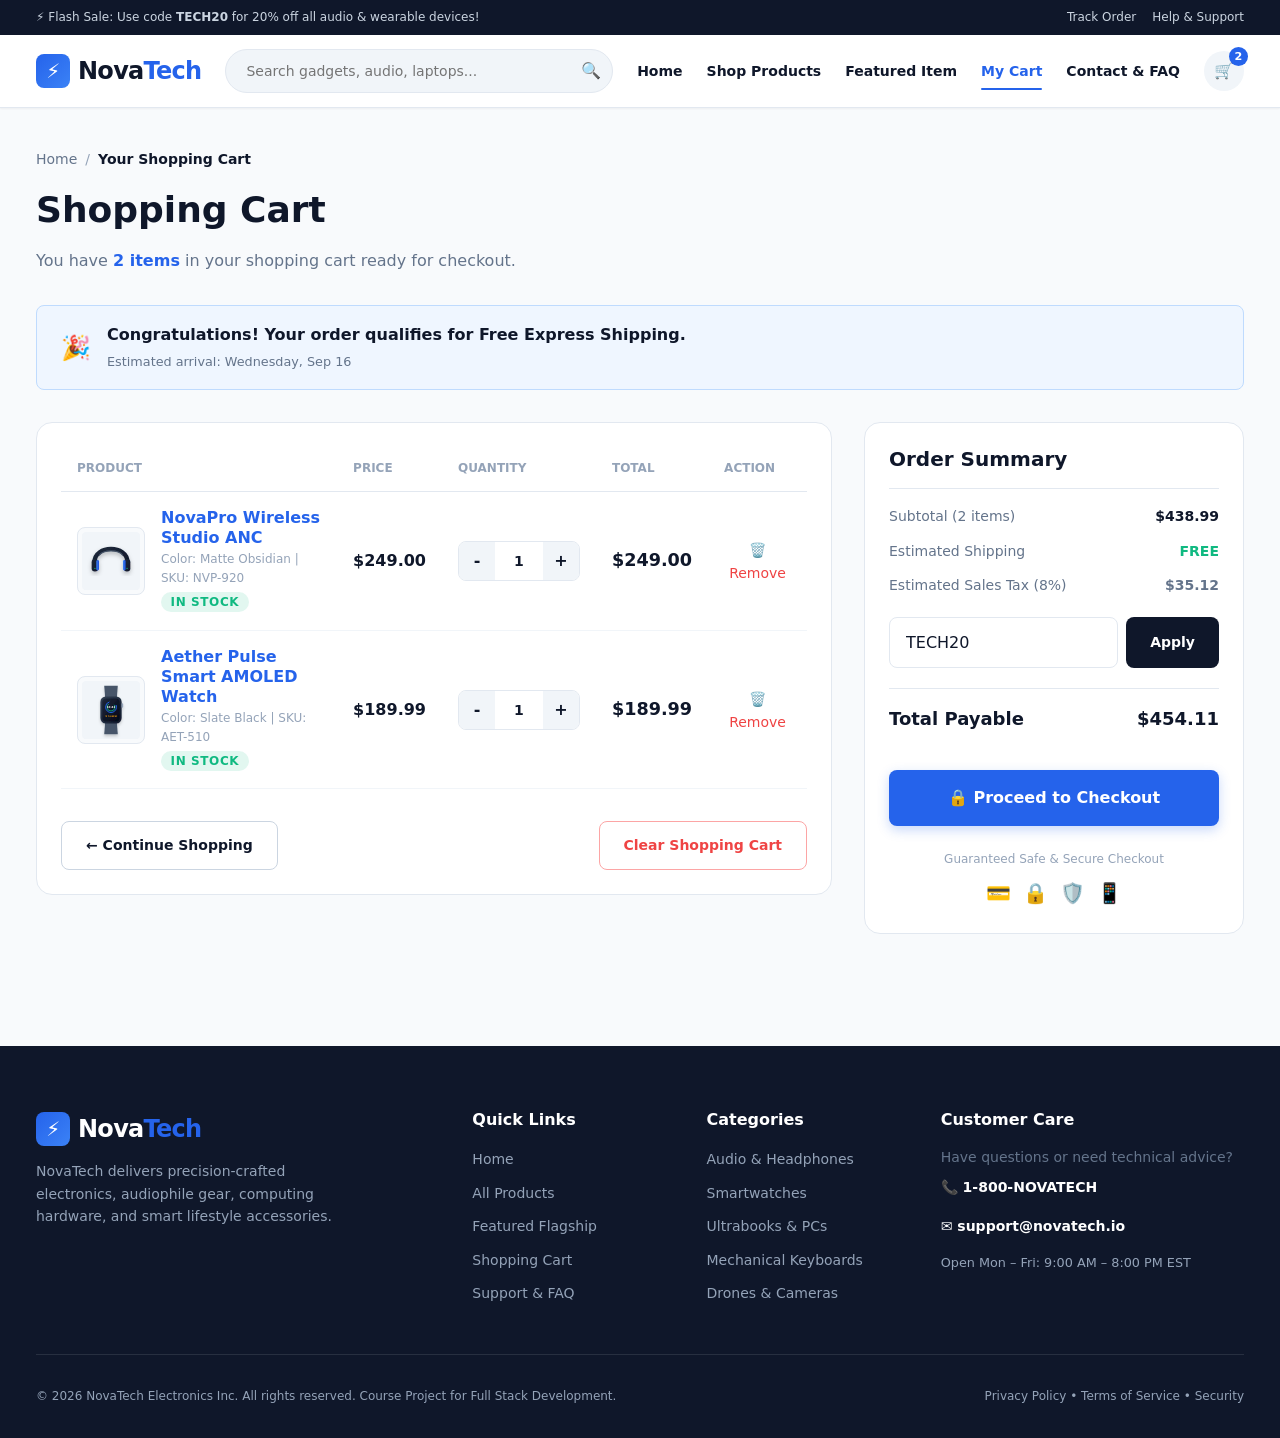
==== cart.html @ 6569bb6b "feat: complete responsive HTML5/CSS3 website (Task 1)" ====
<!DOCTYPE html>
<html lang="en">
<head>
  <meta charset="UTF-8">
  <meta name="viewport" content="width=device-width, initial-scale=1.0">
  <meta name="description" content="Review your shopping cart, apply coupon codes, and proceed to secure checkout on NovaTech.">
  <title>Shopping Cart (2 Items) | NovaTech Electronics</title>
  
  <link rel="stylesheet" href="css/variables.css">
  <link rel="stylesheet" href="css/base.css">
  <link rel="stylesheet" href="css/components.css">
  <link rel="stylesheet" href="css/layout.css">
  <link rel="stylesheet" href="css/responsive.css">
</head>
<body>

  <!-- Top Announcement Bar -->
  <div class="announcement-bar">
    <div class="container">
      <p class="announcement-text">⚡ Flash Sale: Use code <strong>TECH20</strong> for 20% off all audio & wearable devices!</p>
      <div class="announcement-links">
        <a href="contact.html">Track Order</a>
        <a href="contact.html">Help & Support</a>
      </div>
    </div>
  </div>

  <!-- Primary Header -->
  <header class="site-header">
    <div class="container nav-container">
      <a href="index.html" class="brand-logo" aria-label="NovaTech Homepage">
        <span class="logo-icon">⚡</span>
        <span>Nova<span class="logo-accent">Tech</span></span>
      </a>

      <form class="nav-search" action="products.html" method="GET" role="search">
        <label for="cart-search" class="sr-only">Search products</label>
        <input type="search" id="cart-search" name="q" class="nav-search-input" placeholder="Search gadgets, audio, laptops..." aria-label="Search products">
        <button type="submit" class="nav-search-btn" aria-label="Submit search">🔍</button>
      </form>

      <nav class="nav-menu" role="navigation" aria-label="Main Navigation">
        <a href="index.html" class="nav-link">Home</a>
        <a href="products.html" class="nav-link">Shop Products</a>
        <a href="product-detail.html" class="nav-link">Featured Item</a>
        <a href="cart.html" class="nav-link active">My Cart</a>
        <a href="contact.html" class="nav-link">Contact & FAQ</a>
      </nav>

      <div class="nav-actions">
        <a href="cart.html" class="btn-icon cart-btn-wrap" aria-label="View shopping cart">
          🛒
          <span class="cart-count-badge">2</span>
        </a>
        <button class="mobile-menu-toggle" aria-label="Toggle navigation menu" aria-expanded="false">
          ☰
        </button>
      </div>
    </div>
  </header>

  <!-- Main Landmark -->
  <main class="container section" style="padding-top: var(--space-6);">
    <!-- Breadcrumb -->
    <nav class="breadcrumb" aria-label="Breadcrumb navigation">
      <span class="breadcrumb-item"><a href="index.html">Home</a></span>
      <span class="breadcrumb-separator">/</span>
      <span class="breadcrumb-item active" aria-current="page">Your Shopping Cart</span>
    </nav>

    <!-- Page Title -->
    <div style="margin-bottom: var(--space-8);">
      <h1>Shopping Cart</h1>
      <p>You have <strong style="color: var(--color-primary);">2 items</strong> in your shopping cart ready for checkout.</p>
    </div>

    <!-- Free Shipping Progress Tracker Banner -->
    <div style="background-color: var(--color-primary-light); border: 1px solid #bfdbfe; border-radius: var(--radius-md); padding: 1rem 1.5rem; margin-bottom: 2rem; display: flex; align-items: center; gap: 1rem;">
      <span style="font-size: 1.5rem;">🎉</span>
      <div>
        <p style="margin-bottom: 0; font-weight: 600; color: var(--color-secondary);">
          Congratulations! Your order qualifies for <strong>Free Express Shipping</strong>.
        </p>
        <span style="font-size: 0.8rem; color: var(--color-text-muted);">Estimated arrival: Wednesday, Sep 16</span>
      </div>
    </div>

    <!-- Cart Layout (Grid: Table + Summary) -->
    <div class="cart-layout">
      <!-- Left: Line Items List -->
      <div class="cart-items-card">
        <table class="cart-table">
          <thead>
            <tr>
              <th>Product</th>
              <th>Price</th>
              <th>Quantity</th>
              <th>Total</th>
              <th>Action</th>
            </tr>
          </thead>
          <tbody>
            <!-- Cart Row 1 -->
            <tr>
              <td class="cart-product-td" data-label="Product">
                <div class="cart-product-cell">
                  <img src="assets/images/headphones.svg" alt="NovaPro Wireless ANC Headphones" class="cart-thumb">
                  <div>
                    <h2 class="cart-product-name"><a href="product-detail.html">NovaPro Wireless Studio ANC</a></h2>
                    <div class="cart-product-sku">Color: Matte Obsidian | SKU: NVP-920</div>
                    <span class="badge badge-success" style="margin-top: 4px;">In Stock</span>
                  </div>
                </div>
              </td>
              <td data-label="Price">
                <strong style="color: var(--color-secondary);">$249.00</strong>
              </td>
              <td data-label="Quantity">
                <div class="quantity-stepper">
                  <button class="stepper-btn stepper-dec" aria-label="Decrease quantity">-</button>
                  <input type="text" class="stepper-input" value="1" readonly aria-label="Quantity">
                  <button class="stepper-btn stepper-inc" aria-label="Increase quantity">+</button>
                </div>
              </td>
              <td data-label="Total">
                <strong style="font-size: 1.1rem; color: var(--color-secondary);">$249.00</strong>
              </td>
              <td data-label="Action">
                <button class="cart-remove-btn" onclick="showToast('Removed NovaPro Headphones from cart'); this.closest('tr').remove();" aria-label="Remove item">
                  🗑️ Remove
                </button>
              </td>
            </tr>

            <!-- Cart Row 2 -->
            <tr>
              <td class="cart-product-td" data-label="Product">
                <div class="cart-product-cell">
                  <img src="assets/images/smartwatch.svg" alt="Aether Pulse Smart AMOLED Watch" class="cart-thumb">
                  <div>
                    <h2 class="cart-product-name"><a href="product-detail.html">Aether Pulse Smart AMOLED Watch</a></h2>
                    <div class="cart-product-sku">Color: Slate Black | SKU: AET-510</div>
                    <span class="badge badge-success" style="margin-top: 4px;">In Stock</span>
                  </div>
                </div>
              </td>
              <td data-label="Price">
                <strong style="color: var(--color-secondary);">$189.99</strong>
              </td>
              <td data-label="Quantity">
                <div class="quantity-stepper">
                  <button class="stepper-btn stepper-dec" aria-label="Decrease quantity">-</button>
                  <input type="text" class="stepper-input" value="1" readonly aria-label="Quantity">
                  <button class="stepper-btn stepper-inc" aria-label="Increase quantity">+</button>
                </div>
              </td>
              <td data-label="Total">
                <strong style="font-size: 1.1rem; color: var(--color-secondary);">$189.99</strong>
              </td>
              <td data-label="Action">
                <button class="cart-remove-btn" onclick="showToast('Removed Aether Watch from cart'); this.closest('tr').remove();" aria-label="Remove item">
                  🗑️ Remove
                </button>
              </td>
            </tr>
          </tbody>
        </table>

        <!-- Cart Table Actions -->
        <div style="display: flex; justify-content: space-between; align-items: center; margin-top: 2rem; flex-wrap: wrap; gap: 1rem;">
          <a href="products.html" class="btn btn-outline">&larr; Continue Shopping</a>
          <button class="btn btn-outline" style="color: var(--color-danger); border-color: #fca5a5;" onclick="showToast('Cart cleared!'); document.querySelector('.cart-table tbody').innerHTML = '<tr><td colspan=5 style=text-align:center;padding:2rem;>Your cart is empty.</td></tr>';">
            Clear Shopping Cart
          </button>
        </div>
      </div>

      <!-- Right: Order Summary -->
      <aside class="order-summary-card" aria-label="Order summary">
        <h2 class="summary-title">Order Summary</h2>

        <div class="summary-line-item">
          <span>Subtotal (2 items)</span>
          <strong style="color: var(--color-secondary);">$438.99</strong>
        </div>

        <div class="summary-line-item">
          <span>Estimated Shipping</span>
          <strong style="color: var(--color-success);">FREE</strong>
        </div>

        <div class="summary-line-item">
          <span>Estimated Sales Tax (8%)</span>
          <strong>$35.12</strong>
        </div>

        <!-- Promo Code Input -->
        <div class="promo-input-group">
          <label for="promo-code" class="sr-only">Promo or Coupon Code</label>
          <input type="text" id="promo-code" class="form-control" placeholder="Promo code (e.g. TECH20)" value="TECH20" style="text-transform: uppercase;">
          <button class="btn btn-secondary" onclick="showToast('Promo code TECH20 applied: -$20.00 saved!')">Apply</button>
        </div>

        <div class="summary-line-item total">
          <span>Total Payable</span>
          <span>$454.11</span>
        </div>

        <button class="btn btn-primary btn-block btn-lg" style="margin-top: 1.5rem;" onclick="showToast('Proceeding to encrypted payment gateway...')">
          🔒 Proceed to Checkout
        </button>

        <div style="margin-top: 1.5rem; text-align: center;">
          <p style="font-size: 0.75rem; color: var(--color-text-light); margin-bottom: 0.5rem;">Guaranteed Safe & Secure Checkout</p>
          <div style="display: flex; justify-content: center; gap: 0.75rem; font-size: 1.25rem;">
            <span>💳</span>
            <span>🔒</span>
            <span>🛡️</span>
            <span>📱</span>
          </div>
        </div>
      </aside>
    </div>
  </main>

  <!-- Site Footer -->
  <footer class="site-footer">
    <div class="container">
      <div class="footer-top-grid">
        <div class="footer-brand">
          <a href="index.html" class="brand-logo" style="color: #ffffff;">
            <span class="logo-icon">⚡</span>
            <span>Nova<span class="logo-accent">Tech</span></span>
          </a>
          <p>NovaTech delivers precision-crafted electronics, audiophile gear, computing hardware, and smart lifestyle accessories.</p>
        </div>

        <div>
          <h3 class="footer-title">Quick Links</h3>
          <ul class="footer-links">
            <li><a href="index.html">Home</a></li>
            <li><a href="products.html">All Products</a></li>
            <li><a href="product-detail.html">Featured Flagship</a></li>
            <li><a href="cart.html">Shopping Cart</a></li>
            <li><a href="contact.html">Support & FAQ</a></li>
          </ul>
        </div>

        <div>
          <h3 class="footer-title">Categories</h3>
          <ul class="footer-links">
            <li><a href="products.html?category=audio">Audio & Headphones</a></li>
            <li><a href="products.html?category=wearables">Smartwatches</a></li>
            <li><a href="products.html?category=computing">Ultrabooks & PCs</a></li>
            <li><a href="products.html?category=accessories">Mechanical Keyboards</a></li>
            <li><a href="products.html">Drones & Cameras</a></li>
          </ul>
        </div>

        <div>
          <h3 class="footer-title">Customer Care</h3>
          <p style="font-size: 0.875rem; margin-bottom: 0.5rem;">Have questions or need technical advice?</p>
          <p style="font-size: 0.875rem; color: #ffffff; font-weight: 600;">📞 1-800-NOVATECH</p>
          <p style="font-size: 0.875rem; color: #ffffff; font-weight: 600;">✉ support@novatech.io</p>
          <p style="font-size: 0.8rem; color: #94a3b8; margin-top: 0.5rem;">Open Mon – Fri: 9:00 AM – 8:00 PM EST</p>
        </div>
      </div>

      <div class="footer-bottom">
        <div>&copy; 2026 NovaTech Electronics Inc. All rights reserved. Course Project for Full Stack Development.</div>
        <div>
          <span>Privacy Policy</span> • <span>Terms of Service</span> • <span>Security</span>
        </div>
      </div>
    </div>
  </footer>

  <script src="js/main.js"></script>
</body>
</html>
---- css/variables.css ----
/* ==========================================================================
   NovaTech E-Commerce Design System - CSS Variables & Tokens
   Course: Full Stack Development (Task 1: HTML5 & CSS3 Responsive Design)
   ========================================================================== */

:root {
  /* Brand Color Palette */
  --color-primary: #2563eb;          /* Vibrant Tech Blue */
  --color-primary-hover: #1d4ed8;    /* Darker Blue */
  --color-primary-light: #eff6ff;    /* Soft Ice Blue */
  --color-secondary: #0f172a;        /* Deep Slate Navy */
  --color-secondary-hover: #1e293b;  /* Slate Hover */
  --color-accent: #f59e0b;           /* Warm Amber / Star Rating */
  --color-accent-hover: #d97706;
  --color-success: #10b981;          /* Emerald Green */
  --color-danger: #ef4444;           /* Coral Red / Discount Badge */
  --color-warning: #f97316;          /* Orange */

  /* Neutral Surface & Background Colors */
  --color-bg-main: #f8fafc;          /* Off-white canvas */
  --color-bg-surface: #ffffff;       /* Pure white cards */
  --color-bg-subtle: #f1f5f9;        /* Light grey borders/dividers */
  --color-border: #e2e8f0;           /* Subtle border */
  --color-border-hover: #cbd5e1;

  /* Typography Colors */
  --color-text-main: #0f172a;        /* High contrast primary text */
  --color-text-muted: #64748b;       /* Secondary neutral text */
  --color-text-light: #94a3b8;       /* Subtle hints / placeholders */
  --color-text-inverse: #ffffff;     /* White text on dark bg */

  /* Typography System */
  --font-family-base: system-ui, -apple-system, BlinkMacSystemFont, 'Segoe UI', Roboto, Oxygen, Ubuntu, Cantarell, sans-serif;
  --font-family-heading: 'Segoe UI', system-ui, -apple-system, sans-serif;
  
  --font-size-xs: 0.75rem;    /* 12px */
  --font-size-sm: 0.875rem;   /* 14px */
  --font-size-base: 1rem;     /* 16px */
  --font-size-lg: 1.125rem;   /* 18px */
  --font-size-xl: 1.25rem;    /* 20px */
  --font-size-2xl: 1.5rem;    /* 24px */
  --font-size-3xl: 1.875rem;  /* 30px */
  --font-size-4xl: 2.25rem;   /* 36px */
  --font-size-5xl: 3rem;      /* 48px */

  --font-weight-normal: 400;
  --font-weight-medium: 500;
  --font-weight-semibold: 600;
  --font-weight-bold: 700;
  --font-weight-black: 800;

  /* Spacing System */
  --space-1: 0.25rem;  /* 4px */
  --space-2: 0.5rem;   /* 8px */
  --space-3: 0.75rem;  /* 12px */
  --space-4: 1rem;     /* 16px */
  --space-5: 1.25rem;  /* 20px */
  --space-6: 1.5rem;   /* 24px */
  --space-8: 2rem;     /* 32px */
  --space-10: 2.5rem;  /* 40px */
  --space-12: 3rem;    /* 48px */
  --space-16: 4rem;    /* 64px */

  /* Border Radii */
  --radius-sm: 4px;
  --radius-md: 8px;
  --radius-lg: 12px;
  --radius-xl: 16px;
  --radius-full: 9999px;

  /* Box Shadows */
  --shadow-sm: 0 1px 2px 0 rgba(0, 0, 0, 0.05);
  --shadow-md: 0 4px 6px -1px rgba(0, 0, 0, 0.08), 0 2px 4px -2px rgba(0, 0, 0, 0.06);
  --shadow-lg: 0 10px 15px -3px rgba(0, 0, 0, 0.08), 0 4px 6px -4px rgba(0, 0, 0, 0.04);
  --shadow-xl: 0 20px 25px -5px rgba(0, 0, 0, 0.1), 0 8px 10px -6px rgba(0, 0, 0, 0.04);

  /* Transitions */
  --transition-fast: 150ms ease;
  --transition-base: 250ms ease;
  --transition-slow: 350ms ease;

  /* Layout Containers */
  --container-max-width: 1240px;
  --header-height: 72px;
}
---- css/base.css ----
/* ==========================================================================
   NovaTech - Base CSS Reset & Typography
   ========================================================================== */

/* Modern CSS Reset */
*,
*::before,
*::after {
  box-sizing: border-box;
  margin: 0;
  padding: 0;
}

html {
  font-size: 100%;
  scroll-behavior: smooth;
  -webkit-text-size-adjust: 100%;
}

body {
  min-height: 100vh;
  font-family: var(--font-family-base);
  font-size: var(--font-size-base);
  line-height: 1.6;
  color: var(--color-text-main);
  background-color: var(--color-bg-main);
  text-rendering: optimizeLegibility;
  -webkit-font-smoothing: antialiased;
  display: flex;
  flex-direction: column;
}

main {
  flex: 1 0 auto;
}

/* Heading Typography */
h1, h2, h3, h4, h5, h6 {
  font-family: var(--font-family-heading);
  color: var(--color-text-main);
  line-height: 1.25;
  font-weight: var(--font-weight-bold);
}

h1 { font-size: var(--font-size-4xl); margin-bottom: var(--space-4); }
h2 { font-size: var(--font-size-3xl); margin-bottom: var(--space-3); }
h3 { font-size: var(--font-size-2xl); margin-bottom: var(--space-2); }
h4 { font-size: var(--font-size-xl); margin-bottom: var(--space-2); }
h5 { font-size: var(--font-size-lg); }
h6 { font-size: var(--font-size-base); }

p {
  margin-bottom: var(--space-4);
  color: var(--color-text-muted);
}

a {
  color: var(--color-primary);
  text-decoration: none;
  transition: color var(--transition-fast);
}

a:hover {
  color: var(--color-primary-hover);
}

img, svg, picture {
  max-width: 100%;
  height: auto;
  display: block;
}

ul, ol {
  list-style: none;
}

button, input, select, textarea {
  font: inherit;
  color: inherit;
}

button {
  cursor: pointer;
  border: none;
  background: none;
}

/* Accessibility - Screen Reader Utility */
.sr-only {
  position: absolute;
  width: 1px;
  height: 1px;
  padding: 0;
  margin: -1px;
  overflow: hidden;
  clip: rect(0, 0, 0, 0);
  white-space: nowrap;
  border-width: 0;
}

/* Standard Containers */
.container {
  width: 100%;
  max-width: var(--container-max-width);
  margin-left: auto;
  margin-right: auto;
  padding-left: var(--space-4);
  padding-right: var(--space-4);
}

/* Section Spacing */
.section {
  padding-top: var(--space-12);
  padding-bottom: var(--space-12);
}

.section-title-wrap {
  text-align: center;
  max-width: 680px;
  margin: 0 auto var(--space-10) auto;
}

.section-subtitle {
  text-transform: uppercase;
  font-size: var(--font-size-xs);
  letter-spacing: 0.1em;
  font-weight: var(--font-weight-bold);
  color: var(--color-primary);
  margin-bottom: var(--space-2);
}

.section-title {
  color: var(--color-secondary);
}

.section-desc {
  font-size: var(--font-size-lg);
  color: var(--color-text-muted);
}
---- css/components.css ----
/* ==========================================================================
   NovaTech - Reusable UI Components
   ========================================================================== */

/* --- 1. Buttons --- */
.btn {
  display: inline-flex;
  align-items: center;
  justify-content: center;
  gap: var(--space-2);
  padding: 0.75rem 1.5rem;
  font-size: var(--font-size-sm);
  font-weight: var(--font-weight-semibold);
  border-radius: var(--radius-md);
  transition: all var(--transition-base);
  text-align: center;
  white-space: nowrap;
  user-select: none;
}

.btn-primary {
  background-color: var(--color-primary);
  color: var(--color-text-inverse);
  box-shadow: 0 4px 12px rgba(37, 99, 235, 0.25);
}

.btn-primary:hover {
  background-color: var(--color-primary-hover);
  color: var(--color-text-inverse);
  transform: translateY(-1px);
  box-shadow: 0 6px 16px rgba(37, 99, 235, 0.35);
}

.btn-secondary {
  background-color: var(--color-secondary);
  color: var(--color-text-inverse);
}

.btn-secondary:hover {
  background-color: var(--color-secondary-hover);
  color: var(--color-text-inverse);
}

.btn-outline {
  background-color: transparent;
  border: 1.5px solid var(--color-border-hover);
  color: var(--color-text-main);
}

.btn-outline:hover {
  border-color: var(--color-primary);
  color: var(--color-primary);
  background-color: var(--color-primary-light);
}

.btn-outline-primary {
  background-color: transparent;
  border: 1.5px solid var(--color-primary);
  color: var(--color-primary);
}

.btn-outline-primary:hover {
  background-color: var(--color-primary);
  color: var(--color-text-inverse);
}

.btn-sm {
  padding: 0.4rem 0.85rem;
  font-size: var(--font-size-xs);
}

.btn-lg {
  padding: 0.95rem 2rem;
  font-size: var(--font-size-base);
  font-weight: var(--font-weight-bold);
}

.btn-block {
  width: 100%;
}

.btn-icon {
  width: 40px;
  height: 40px;
  padding: 0;
  border-radius: var(--radius-full);
  display: inline-flex;
  align-items: center;
  justify-content: center;
  background-color: var(--color-bg-subtle);
  color: var(--color-text-main);
  transition: all var(--transition-fast);
}

.btn-icon:hover {
  background-color: var(--color-primary-light);
  color: var(--color-primary);
}

/* --- 2. Badges & Tags --- */
.badge {
  display: inline-flex;
  align-items: center;
  padding: 0.25rem 0.6rem;
  font-size: var(--font-size-xs);
  font-weight: var(--font-weight-bold);
  border-radius: var(--radius-full);
  text-transform: uppercase;
  letter-spacing: 0.05em;
  line-height: 1;
}

.badge-sale {
  background-color: rgba(239, 68, 68, 0.12);
  color: var(--color-danger);
}

.badge-new {
  background-color: rgba(37, 99, 235, 0.12);
  color: var(--color-primary);
}

.badge-featured {
  background-color: rgba(245, 158, 11, 0.15);
  color: var(--color-accent);
}

.badge-success {
  background-color: rgba(16, 185, 129, 0.12);
  color: var(--color-success);
}

/* --- 3. Star Ratings --- */
.rating {
  display: inline-flex;
  align-items: center;
  gap: var(--space-1);
}

.rating-stars {
  color: var(--color-accent);
  font-size: var(--font-size-sm);
  display: flex;
  gap: 2px;
}

.rating-score {
  font-size: var(--font-size-xs);
  font-weight: var(--font-weight-semibold);
  color: var(--color-text-main);
  margin-left: var(--space-1);
}

.rating-count {
  font-size: var(--font-size-xs);
  color: var(--color-text-light);
}

/* --- 4. Product Cards --- */
.product-card {
  background-color: var(--color-bg-surface);
  border-radius: var(--radius-lg);
  border: 1px solid var(--color-border);
  overflow: hidden;
  display: flex;
  flex-direction: column;
  transition: transform var(--transition-base), box-shadow var(--transition-base), border-color var(--transition-base);
  position: relative;
}

.product-card:hover {
  transform: translateY(-4px);
  box-shadow: var(--shadow-lg);
  border-color: var(--color-border-hover);
}

.product-card-img-wrap {
  position: relative;
  width: 100%;
  aspect-ratio: 1 / 1;
  background-color: #f8fafc;
  overflow: hidden;
  display: flex;
  align-items: center;
  justify-content: center;
  padding: var(--space-6);
}

.product-card-img {
  width: 100%;
  height: 100%;
  object-fit: contain;
  transition: transform var(--transition-slow);
}

.product-card:hover .product-card-img {
  transform: scale(1.06);
}

.product-card-badge {
  position: absolute;
  top: var(--space-3);
  left: var(--space-3);
  z-index: 2;
}

.product-card-wishlist {
  position: absolute;
  top: var(--space-3);
  right: var(--space-3);
  z-index: 2;
  background-color: var(--color-bg-surface);
  border-radius: var(--radius-full);
  width: 34px;
  height: 34px;
  display: flex;
  align-items: center;
  justify-content: center;
  box-shadow: var(--shadow-sm);
  transition: transform var(--transition-fast), color var(--transition-fast);
  color: var(--color-text-muted);
}

.product-card-wishlist:hover {
  color: var(--color-danger);
  transform: scale(1.1);
}

.product-card-body {
  padding: var(--space-5);
  display: flex;
  flex-direction: column;
  flex-grow: 1;
}

.product-card-category {
  font-size: var(--font-size-xs);
  color: var(--color-text-light);
  text-transform: uppercase;
  letter-spacing: 0.05em;
  font-weight: var(--font-weight-semibold);
  margin-bottom: var(--space-1);
}

.product-card-title {
  font-size: var(--font-size-base);
  font-weight: var(--font-weight-semibold);
  margin-bottom: var(--space-2);
  line-height: 1.4;
  color: var(--color-text-main);
  display: -webkit-box;
  -webkit-line-clamp: 2;
  -webkit-box-orient: vertical;
  overflow: hidden;
  min-height: 2.8em;
}

.product-card-title a {
  color: inherit;
}

.product-card-title a:hover {
  color: var(--color-primary);
}

.product-card-rating {
  margin-bottom: var(--space-3);
}

.product-card-footer {
  display: flex;
  align-items: center;
  justify-content: space-between;
  margin-top: auto;
  padding-top: var(--space-3);
  border-top: 1px solid var(--color-bg-subtle);
}

.product-price-wrap {
  display: flex;
  align-items: baseline;
  gap: var(--space-2);
}

.product-current-price {
  font-size: var(--font-size-xl);
  font-weight: var(--font-weight-bold);
  color: var(--color-secondary);
}

.product-original-price {
  font-size: var(--font-size-sm);
  color: var(--color-text-light);
  text-decoration: line-through;
}

/* --- 5. Category Card --- */
.category-card {
  background-color: var(--color-bg-surface);
  border-radius: var(--radius-lg);
  border: 1px solid var(--color-border);
  padding: var(--space-6);
  text-align: center;
  transition: all var(--transition-base);
  display: flex;
  flex-direction: column;
  align-items: center;
  gap: var(--space-3);
}

.category-card:hover {
  border-color: var(--color-primary);
  transform: translateY(-3px);
  box-shadow: var(--shadow-md);
}

.category-icon-box {
  width: 64px;
  height: 64px;
  border-radius: var(--radius-full);
  background-color: var(--color-primary-light);
  color: var(--color-primary);
  display: flex;
  align-items: center;
  justify-content: center;
  font-size: 1.75rem;
  transition: transform var(--transition-fast);
}

.category-card:hover .category-icon-box {
  transform: scale(1.1);
  background-color: var(--color-primary);
  color: var(--color-text-inverse);
}

.category-title {
  font-size: var(--font-size-lg);
  font-weight: var(--font-weight-bold);
  color: var(--color-text-main);
  margin-bottom: 0;
}

.category-count {
  font-size: var(--font-size-xs);
  color: var(--color-text-muted);
}

/* --- 6. Form Controls --- */
.form-group {
  margin-bottom: var(--space-5);
  display: flex;
  flex-direction: column;
  gap: var(--space-2);
}

.form-label {
  font-size: var(--font-size-sm);
  font-weight: var(--font-weight-semibold);
  color: var(--color-text-main);
}

.form-label .required {
  color: var(--color-danger);
}

.form-control {
  width: 100%;
  padding: 0.75rem 1rem;
  font-size: var(--font-size-base);
  border: 1.5px solid var(--color-border);
  border-radius: var(--radius-md);
  background-color: var(--color-bg-surface);
  color: var(--color-text-main);
  transition: border-color var(--transition-fast), box-shadow var(--transition-fast);
}

.form-control:focus {
  outline: none;
  border-color: var(--color-primary);
  box-shadow: 0 0 0 3px rgba(37, 99, 235, 0.15);
}

.form-control::placeholder {
  color: var(--color-text-light);
}

textarea.form-control {
  min-height: 120px;
  resize: vertical;
}

.form-check {
  display: flex;
  align-items: center;
  gap: var(--space-2);
  cursor: pointer;
  user-select: none;
  font-size: var(--font-size-sm);
  color: var(--color-text-main);
}

.form-check input[type="checkbox"],
.form-check input[type="radio"] {
  accent-color: var(--color-primary);
  width: 17px;
  height: 17px;
  cursor: pointer;
}

.form-range-wrap {
  display: flex;
  flex-direction: column;
  gap: var(--space-2);
}

.form-range {
  accent-color: var(--color-primary);
  cursor: pointer;
}

.range-values {
  display: flex;
  justify-content: space-between;
  font-size: var(--font-size-xs);
  color: var(--color-text-muted);
}

/* --- 7. Quantity Stepper --- */
.quantity-stepper {
  display: inline-flex;
  align-items: center;
  border: 1.5px solid var(--color-border);
  border-radius: var(--radius-md);
  overflow: hidden;
  background-color: var(--color-bg-surface);
}

.stepper-btn {
  width: 36px;
  height: 38px;
  display: flex;
  align-items: center;
  justify-content: center;
  font-weight: var(--font-weight-bold);
  font-size: var(--font-size-base);
  background-color: var(--color-bg-subtle);
  color: var(--color-text-main);
  transition: background-color var(--transition-fast);
}

.stepper-btn:hover {
  background-color: var(--color-border);
}

.stepper-input {
  width: 48px;
  height: 38px;
  border: none;
  text-align: center;
  font-weight: var(--font-weight-semibold);
  font-size: var(--font-size-sm);
}

.stepper-input:focus {
  outline: none;
}

/* --- 8. Breadcrumb --- */
.breadcrumb {
  display: flex;
  align-items: center;
  flex-wrap: wrap;
  gap: var(--space-2);
  padding: var(--space-4) 0;
  font-size: var(--font-size-sm);
}

.breadcrumb-item a {
  color: var(--color-text-muted);
}

.breadcrumb-item a:hover {
  color: var(--color-primary);
}

.breadcrumb-separator {
  color: var(--color-text-light);
}

.breadcrumb-item.active {
  color: var(--color-text-main);
  font-weight: var(--font-weight-semibold);
}

/* --- 9. Pagination --- */
.pagination {
  display: flex;
  align-items: center;
  justify-content: center;
  gap: var(--space-2);
  margin-top: var(--space-10);
}

.page-btn {
  min-width: 40px;
  height: 40px;
  padding: 0 var(--space-3);
  display: inline-flex;
  align-items: center;
  justify-content: center;
  border-radius: var(--radius-md);
  border: 1px solid var(--color-border);
  background-color: var(--color-bg-surface);
  color: var(--color-text-main);
  font-size: var(--font-size-sm);
  font-weight: var(--font-weight-medium);
  transition: all var(--transition-fast);
}

.page-btn:hover {
  border-color: var(--color-primary);
  color: var(--color-primary);
}

.page-btn.active {
  background-color: var(--color-primary);
  color: var(--color-text-inverse);
  border-color: var(--color-primary);
}

.page-btn:disabled {
  opacity: 0.4;
  cursor: not-allowed;
}

/* --- 10. Accordion --- */
.accordion {
  display: flex;
  flex-direction: column;
  gap: var(--space-3);
}

.accordion-item {
  border: 1px solid var(--color-border);
  border-radius: var(--radius-md);
  background-color: var(--color-bg-surface);
  overflow: hidden;
  transition: border-color var(--transition-fast);
}

.accordion-item.active {
  border-color: var(--color-primary);
}

.accordion-header {
  width: 100%;
  padding: var(--space-4) var(--space-5);
  display: flex;
  align-items: center;
  justify-content: space-between;
  font-weight: var(--font-weight-semibold);
  font-size: var(--font-size-base);
  color: var(--color-text-main);
  text-align: left;
}

.accordion-header:hover {
  background-color: var(--color-bg-subtle);
}

.accordion-icon {
  font-size: 1.25rem;
  color: var(--color-primary);
  transition: transform var(--transition-base);
}

.accordion-item.active .accordion-icon {
  transform: rotate(180deg);
}

.accordion-body {
  max-height: 0;
  overflow: hidden;
  transition: max-height var(--transition-slow);
  padding: 0 var(--space-5);
}

.accordion-item.active .accordion-body {
  max-height: 250px;
  padding: 0 var(--space-5) var(--space-5) var(--space-5);
}
---- css/layout.css ----
/* ==========================================================================
   NovaTech - Layout & Structure (Header, Nav, Grids, Footer)
   ========================================================================== */

/* --- 1. Announcement Bar --- */
.announcement-bar {
  background-color: var(--color-secondary);
  color: var(--color-text-inverse);
  font-size: var(--font-size-xs);
  padding: 0.5rem 0;
  text-align: center;
  font-weight: var(--font-weight-medium);
}

.announcement-bar .container {
  display: flex;
  justify-content: space-between;
  align-items: center;
}

.announcement-text {
  margin-bottom: 0;
  color: #cbd5e1;
}

.announcement-links {
  display: flex;
  gap: var(--space-4);
}

.announcement-links a {
  color: #cbd5e1;
}

.announcement-links a:hover {
  color: var(--color-text-inverse);
}

/* --- 2. Main Navigation Header --- */
.site-header {
  position: sticky;
  top: 0;
  z-index: 100;
  background-color: var(--color-bg-surface);
  border-bottom: 1px solid var(--color-border);
  box-shadow: var(--shadow-sm);
}

.nav-container {
  height: var(--header-height);
  display: flex;
  align-items: center;
  justify-content: space-between;
  gap: var(--space-6);
}

/* Brand Logo */
.brand-logo {
  display: inline-flex;
  align-items: center;
  gap: var(--space-2);
  font-size: var(--font-size-2xl);
  font-weight: var(--font-weight-black);
  color: var(--color-secondary);
  letter-spacing: -0.03em;
}

.brand-logo .logo-icon {
  width: 34px;
  height: 34px;
  background: linear-gradient(135deg, var(--color-primary), #3b82f6);
  color: var(--color-text-inverse);
  border-radius: var(--radius-md);
  display: flex;
  align-items: center;
  justify-content: center;
  font-size: 1.25rem;
  font-weight: var(--font-weight-bold);
}

.brand-logo .logo-accent {
  color: var(--color-primary);
}

/* Search Bar */
.nav-search {
  flex: 1;
  max-width: 480px;
  position: relative;
}

.nav-search-input {
  width: 100%;
  padding: 0.6rem 2.75rem 0.6rem 1.25rem;
  border-radius: var(--radius-full);
  border: 1.5px solid var(--color-border);
  background-color: var(--color-bg-subtle);
  font-size: var(--font-size-sm);
  transition: all var(--transition-fast);
}

.nav-search-input:focus {
  outline: none;
  background-color: var(--color-bg-surface);
  border-color: var(--color-primary);
  box-shadow: 0 0 0 3px rgba(37, 99, 235, 0.15);
}

.nav-search-btn {
  position: absolute;
  right: 12px;
  top: 50%;
  transform: translateY(-50%);
  color: var(--color-text-muted);
}

.nav-search-btn:hover {
  color: var(--color-primary);
}

/* Navigation Links */
.nav-menu {
  display: flex;
  align-items: center;
  gap: var(--space-6);
}

.nav-link {
  font-size: var(--font-size-sm);
  font-weight: var(--font-weight-semibold);
  color: var(--color-text-main);
  position: relative;
  padding: var(--space-2) 0;
  transition: color var(--transition-fast);
}

.nav-link:hover,
.nav-link.active {
  color: var(--color-primary);
}

.nav-link.active::after {
  content: '';
  position: absolute;
  bottom: 0;
  left: 0;
  width: 100%;
  height: 2px;
  background-color: var(--color-primary);
  border-radius: var(--radius-full);
}

/* Nav Actions (Icons & Cart) */
.nav-actions {
  display: flex;
  align-items: center;
  gap: var(--space-3);
}

.cart-btn-wrap {
  position: relative;
}

.cart-count-badge {
  position: absolute;
  top: -4px;
  right: -4px;
  background-color: var(--color-primary);
  color: var(--color-text-inverse);
  font-size: 0.7rem;
  font-weight: var(--font-weight-bold);
  width: 19px;
  height: 19px;
  border-radius: var(--radius-full);
  display: flex;
  align-items: center;
  justify-content: center;
}

/* Mobile Hamburger Toggle */
.mobile-menu-toggle {
  display: none;
  background: none;
  border: none;
  font-size: 1.5rem;
  color: var(--color-secondary);
  cursor: pointer;
  padding: var(--space-1);
}

/* --- 3. Hero Section --- */
.hero-section {
  background: linear-gradient(135deg, #0f172a 0%, #1e293b 100%);
  color: var(--color-text-inverse);
  padding: var(--space-16) 0;
  position: relative;
  overflow: hidden;
}

.hero-grid {
  display: grid;
  grid-template-columns: 1.1fr 0.9fr;
  align-items: center;
  gap: var(--space-10);
}

.hero-content {
  max-width: 600px;
}

.hero-tagline {
  display: inline-flex;
  align-items: center;
  gap: var(--space-2);
  padding: 0.35rem 0.85rem;
  background-color: rgba(255, 255, 255, 0.1);
  border: 1px solid rgba(255, 255, 255, 0.2);
  border-radius: var(--radius-full);
  font-size: var(--font-size-xs);
  font-weight: var(--font-weight-semibold);
  letter-spacing: 0.05em;
  text-transform: uppercase;
  color: #93c5fd;
  margin-bottom: var(--space-4);
}

.hero-title {
  color: var(--color-text-inverse);
  font-size: var(--font-size-5xl);
  line-height: 1.15;
  margin-bottom: var(--space-5);
  font-weight: var(--font-weight-black);
}

.hero-title .highlight {
  background: linear-gradient(90deg, #60a5fa, #38bdf8);
  -webkit-background-clip: text;
  -webkit-text-fill-color: transparent;
}

.hero-description {
  font-size: var(--font-size-lg);
  color: #cbd5e1;
  margin-bottom: var(--space-8);
}

.hero-buttons {
  display: flex;
  gap: var(--space-4);
  flex-wrap: wrap;
}

.hero-visual {
  display: flex;
  justify-content: center;
  align-items: center;
  position: relative;
}

.hero-banner-card {
  background: rgba(255, 255, 255, 0.05);
  border: 1px solid rgba(255, 255, 255, 0.15);
  backdrop-filter: blur(12px);
  border-radius: var(--radius-xl);
  padding: var(--space-8);
  width: 100%;
  max-width: 440px;
  box-shadow: 0 25px 50px -12px rgba(0, 0, 0, 0.4);
}

.hero-stat-row {
  display: grid;
  grid-template-columns: repeat(3, 1fr);
  gap: var(--space-4);
  margin-top: var(--space-8);
  padding-top: var(--space-6);
  border-top: 1px solid rgba(255, 255, 255, 0.1);
}

.hero-stat-item {
  text-align: center;
}

.hero-stat-value {
  font-size: var(--font-size-2xl);
  font-weight: var(--font-weight-bold);
  color: #ffffff;
}

.hero-stat-label {
  font-size: var(--font-size-xs);
  color: #94a3b8;
}

/* --- 4. Value Propositions / Features Banner --- */
.features-strip {
  background-color: var(--color-bg-surface);
  border-bottom: 1px solid var(--color-border);
  padding: var(--space-8) 0;
}

.features-grid {
  display: grid;
  grid-template-columns: repeat(4, 1fr);
  gap: var(--space-6);
}

.feature-box {
  display: flex;
  align-items: center;
  gap: var(--space-4);
}

.feature-icon-wrap {
  width: 48px;
  height: 48px;
  border-radius: var(--radius-md);
  background-color: var(--color-primary-light);
  color: var(--color-primary);
  display: flex;
  align-items: center;
  justify-content: center;
  font-size: 1.5rem;
  flex-shrink: 0;
}

.feature-title {
  font-size: var(--font-size-base);
  font-weight: var(--font-weight-bold);
  margin-bottom: 2px;
}

.feature-desc {
  font-size: var(--font-size-xs);
  color: var(--color-text-muted);
  margin-bottom: 0;
}

/* --- 5. Grid Systems --- */
.grid {
  display: grid;
  gap: var(--space-6);
}

.grid-cols-4 {
  grid-template-columns: repeat(4, minmax(0, 1fr));
}

.grid-cols-3 {
  grid-template-columns: repeat(3, minmax(0, 1fr));
}

.grid-cols-2 {
  grid-template-columns: repeat(2, minmax(0, 1fr));
}

/* Promo Banner Grid */
.promo-banners-grid {
  display: grid;
  grid-template-columns: 1fr 1fr;
  gap: var(--space-6);
  margin-top: var(--space-10);
}

.promo-card {
  border-radius: var(--radius-lg);
  padding: var(--space-8);
  display: flex;
  justify-content: space-between;
  align-items: center;
  overflow: hidden;
  position: relative;
}

.promo-card.dark {
  background: linear-gradient(135deg, #1e293b, #0f172a);
  color: #ffffff;
}

.promo-card.accent {
  background: linear-gradient(135deg, #eff6ff, #dbeafe);
  color: var(--color-secondary);
}

.promo-card h3 {
  color: inherit;
}

.promo-card p {
  color: inherit;
  opacity: 0.85;
}

/* --- 6. Catalog Page Layout (Sidebar + Products) --- */
.catalog-layout {
  display: grid;
  grid-template-columns: 280px 1fr;
  gap: var(--space-8);
  align-items: start;
}

.catalog-filter-aside {
  background-color: var(--color-bg-surface);
  border: 1px solid var(--color-border);
  border-radius: var(--radius-lg);
  padding: var(--space-6);
  position: sticky;
  top: calc(var(--header-height) + var(--space-4));
}

.filter-group {
  padding-bottom: var(--space-5);
  margin-bottom: var(--space-5);
  border-bottom: 1px solid var(--color-bg-subtle);
}

.filter-group:last-child {
  border-bottom: none;
  padding-bottom: 0;
  margin-bottom: 0;
}

.filter-title {
  font-size: var(--font-size-base);
  font-weight: var(--font-weight-bold);
  color: var(--color-secondary);
  margin-bottom: var(--space-3);
  display: flex;
  align-items: center;
  justify-content: space-between;
}

.catalog-toolbar {
  display: flex;
  align-items: center;
  justify-content: space-between;
  background-color: var(--color-bg-surface);
  padding: var(--space-4) var(--space-5);
  border-radius: var(--radius-md);
  border: 1px solid var(--color-border);
  margin-bottom: var(--space-6);
}

.catalog-count-text {
  font-size: var(--font-size-sm);
  color: var(--color-text-muted);
}

.catalog-count-bold {
  font-weight: var(--font-weight-bold);
  color: var(--color-text-main);
}

.catalog-sort-wrap {
  display: flex;
  align-items: center;
  gap: var(--space-2);
}

.catalog-sort-select {
  padding: 0.4rem 0.85rem;
  border-radius: var(--radius-md);
  border: 1px solid var(--color-border);
  font-size: var(--font-size-sm);
  background-color: var(--color-bg-surface);
}

/* --- 7. Product Detail Layout --- */
.product-detail-layout {
  display: grid;
  grid-template-columns: 1fr 1.1fr;
  gap: var(--space-10);
  background-color: var(--color-bg-surface);
  border: 1px solid var(--color-border);
  border-radius: var(--radius-xl);
  padding: var(--space-8);
  margin-bottom: var(--space-12);
}

.gallery-container {
  display: flex;
  flex-direction: column;
  gap: var(--space-4);
}

.main-preview-img-box {
  width: 100%;
  aspect-ratio: 4 / 3;
  background-color: #f8fafc;
  border-radius: var(--radius-lg);
  border: 1px solid var(--color-border);
  display: flex;
  align-items: center;
  justify-content: center;
  padding: var(--space-6);
  overflow: hidden;
}

.main-preview-img {
  max-width: 100%;
  max-height: 100%;
  object-fit: contain;
  transition: transform var(--transition-base);
}

.thumbnails-strip {
  display: flex;
  gap: var(--space-3);
}

.thumbnail-btn {
  width: 72px;
  height: 72px;
  border-radius: var(--radius-md);
  border: 2px solid var(--color-border);
  padding: var(--space-1);
  background-color: #f8fafc;
  cursor: pointer;
  transition: all var(--transition-fast);
}

.thumbnail-btn.active,
.thumbnail-btn:hover {
  border-color: var(--color-primary);
}

.product-detail-info {
  display: flex;
  flex-direction: column;
  gap: var(--space-4);
}

.product-detail-title {
  font-size: var(--font-size-3xl);
  margin-bottom: var(--space-2);
}

.product-detail-price-box {
  display: flex;
  align-items: center;
  gap: var(--space-3);
  padding: var(--space-4) 0;
  border-top: 1px solid var(--color-bg-subtle);
  border-bottom: 1px solid var(--color-bg-subtle);
}

.product-detail-current-price {
  font-size: var(--font-size-4xl);
  font-weight: var(--font-weight-black);
  color: var(--color-secondary);
}

/* Tabs for Product Detail */
.tab-container {
  background-color: var(--color-bg-surface);
  border: 1px solid var(--color-border);
  border-radius: var(--radius-xl);
  padding: var(--space-8);
}

.tab-nav {
  display: flex;
  gap: var(--space-6);
  border-bottom: 1px solid var(--color-border);
  margin-bottom: var(--space-6);
}

.tab-btn {
  padding-bottom: var(--space-3);
  font-size: var(--font-size-base);
  font-weight: var(--font-weight-semibold);
  color: var(--color-text-muted);
  border-bottom: 2px solid transparent;
  cursor: pointer;
}

.tab-btn.active {
  color: var(--color-primary);
  border-color: var(--color-primary);
}

/* Specs Table */
.specs-table {
  width: 100%;
  border-collapse: collapse;
}

.specs-table tr {
  border-bottom: 1px solid var(--color-bg-subtle);
}

.specs-table td {
  padding: var(--space-3) var(--space-4);
  font-size: var(--font-size-sm);
}

.specs-table td:first-child {
  font-weight: var(--font-weight-semibold);
  width: 35%;
  color: var(--color-secondary);
  background-color: var(--color-bg-main);
}

/* --- 8. Shopping Cart Layout --- */
.cart-layout {
  display: grid;
  grid-template-columns: 1fr 380px;
  gap: var(--space-8);
  align-items: start;
}

.cart-items-card {
  background-color: var(--color-bg-surface);
  border: 1px solid var(--color-border);
  border-radius: var(--radius-xl);
  padding: var(--space-6);
}

.cart-table {
  width: 100%;
  border-collapse: collapse;
}

.cart-table th {
  text-align: left;
  padding: var(--space-3) var(--space-4);
  font-size: var(--font-size-xs);
  text-transform: uppercase;
  color: var(--color-text-light);
  border-bottom: 1px solid var(--color-border);
}

.cart-table td {
  padding: var(--space-4);
  vertical-align: middle;
  border-bottom: 1px solid var(--color-bg-subtle);
}

.cart-product-cell {
  display: flex;
  align-items: center;
  gap: var(--space-4);
}

.cart-thumb {
  width: 68px;
  height: 68px;
  border-radius: var(--radius-md);
  background-color: #f8fafc;
  padding: var(--space-1);
  object-fit: contain;
  border: 1px solid var(--color-border);
}

.cart-product-name {
  font-weight: var(--font-weight-semibold);
  font-size: var(--font-size-base);
  color: var(--color-text-main);
  margin-bottom: 2px;
}

.cart-product-sku {
  font-size: var(--font-size-xs);
  color: var(--color-text-light);
}

.cart-remove-btn {
  color: var(--color-danger);
  font-size: var(--font-size-sm);
  background: none;
  cursor: pointer;
  display: inline-flex;
  align-items: center;
  gap: 4px;
}

.cart-remove-btn:hover {
  text-decoration: underline;
}

/* Order Summary Card */
.order-summary-card {
  background-color: var(--color-bg-surface);
  border: 1px solid var(--color-border);
  border-radius: var(--radius-xl);
  padding: var(--space-6);
}

.summary-title {
  font-size: var(--font-size-xl);
  font-weight: var(--font-weight-bold);
  padding-bottom: var(--space-4);
  border-bottom: 1px solid var(--color-border);
  margin-bottom: var(--space-4);
}

.summary-line-item {
  display: flex;
  justify-content: space-between;
  margin-bottom: var(--space-3);
  font-size: var(--font-size-sm);
  color: var(--color-text-muted);
}

.summary-line-item.total {
  font-size: var(--font-size-lg);
  font-weight: var(--font-weight-bold);
  color: var(--color-secondary);
  border-top: 1px solid var(--color-border);
  padding-top: var(--space-4);
  margin-top: var(--space-4);
}

.promo-input-group {
  display: flex;
  gap: var(--space-2);
  margin: var(--space-5) 0;
}

/* --- 9. Contact Layout --- */
.contact-layout {
  display: grid;
  grid-template-columns: 1fr 1.2fr;
  gap: var(--space-10);
  margin-bottom: var(--space-12);
}

.contact-info-card {
  background-color: var(--color-bg-surface);
  border: 1px solid var(--color-border);
  border-radius: var(--radius-xl);
  padding: var(--space-8);
  display: flex;
  flex-direction: column;
  gap: var(--space-6);
}

.contact-info-item {
  display: flex;
  gap: var(--space-4);
  align-items: flex-start;
}

.contact-item-icon {
  width: 44px;
  height: 44px;
  border-radius: var(--radius-md);
  background-color: var(--color-primary-light);
  color: var(--color-primary);
  display: flex;
  align-items: center;
  justify-content: center;
  font-size: 1.25rem;
  flex-shrink: 0;
}

.contact-form-card {
  background-color: var(--color-bg-surface);
  border: 1px solid var(--color-border);
  border-radius: var(--radius-xl);
  padding: var(--space-8);
}

/* --- 10. Site Footer --- */
.site-footer {
  background-color: var(--color-secondary);
  color: #94a3b8;
  padding-top: var(--space-16);
  padding-bottom: var(--space-8);
  margin-top: var(--space-16);
}

.footer-top-grid {
  display: grid;
  grid-template-columns: 2fr 1fr 1fr 1.5fr;
  gap: var(--space-8);
  margin-bottom: var(--space-12);
}

.footer-brand p {
  color: #94a3b8;
  margin-top: var(--space-3);
  font-size: var(--font-size-sm);
  max-width: 320px;
}

.footer-title {
  color: #ffffff;
  font-size: var(--font-size-base);
  font-weight: var(--font-weight-bold);
  margin-bottom: var(--space-4);
}

.footer-links {
  display: flex;
  flex-direction: column;
  gap: var(--space-2);
}

.footer-links a {
  color: #94a3b8;
  font-size: var(--font-size-sm);
  transition: color var(--transition-fast);
}

.footer-links a:hover {
  color: #ffffff;
  padding-left: 3px;
}

.footer-bottom {
  padding-top: var(--space-8);
  border-top: 1px solid rgba(255, 255, 255, 0.1);
  display: flex;
  justify-content: space-between;
  align-items: center;
  font-size: var(--font-size-xs);
  flex-wrap: wrap;
  gap: var(--space-4);
}
---- css/responsive.css ----
/* ==========================================================================
   NovaTech - Responsive Breakpoints & Mobile Adaptations
   ========================================================================== */

/* --- 1. Large Tablets & Small Laptops (max-width: 1024px) --- */
@media (max-width: 1024px) {
  .hero-title {
    font-size: var(--font-size-4xl);
  }

  .grid-cols-4 {
    grid-template-columns: repeat(2, minmax(0, 1fr));
  }

  .features-grid {
    grid-template-columns: repeat(2, 1fr);
    gap: var(--space-6);
  }

  .catalog-layout {
    grid-template-columns: 240px 1fr;
    gap: var(--space-6);
  }

  .product-detail-layout {
    gap: var(--space-6);
    padding: var(--space-6);
  }

  .cart-layout {
    grid-template-columns: 1fr;
  }

  .footer-top-grid {
    grid-template-columns: repeat(2, 1fr);
    gap: var(--space-8);
  }
}

/* --- 2. Tablets & Mobile Landscape (max-width: 768px) --- */
@media (max-width: 768px) {
  :root {
    --header-height: 64px;
  }

  /* Announcement Bar */
  .announcement-bar .container {
    flex-direction: column;
    gap: var(--space-1);
    text-align: center;
  }

  .announcement-links {
    display: none;
  }

  /* Header & Navigation Drawer */
  .mobile-menu-toggle {
    display: block;
  }

  .nav-search {
    display: none; /* Accessible in mobile drawer */
  }

  .nav-menu {
    position: fixed;
    top: var(--header-height);
    left: -100%;
    width: 80%;
    max-width: 320px;
    height: calc(100vh - var(--header-height));
    background-color: var(--color-bg-surface);
    flex-direction: column;
    align-items: flex-start;
    padding: var(--space-6);
    gap: var(--space-4);
    box-shadow: var(--shadow-xl);
    transition: left var(--transition-base);
    z-index: 999;
    overflow-y: auto;
  }

  .nav-menu.active {
    left: 0;
  }

  .nav-link {
    width: 100%;
    font-size: var(--font-size-base);
    padding: var(--space-3) 0;
    border-bottom: 1px solid var(--color-bg-subtle);
  }

  .nav-link.active::after {
    display: none;
  }

  /* Overlay */
  .mobile-overlay {
    display: none;
    position: fixed;
    top: var(--header-height);
    left: 0;
    width: 100%;
    height: 100%;
    background-color: rgba(0, 0, 0, 0.5);
    z-index: 998;
  }

  .mobile-overlay.active {
    display: block;
  }

  /* Hero Section */
  .hero-section {
    padding: var(--space-10) 0;
  }

  .hero-grid {
    grid-template-columns: 1fr;
    text-align: center;
  }

  .hero-content {
    margin: 0 auto;
  }

  .hero-buttons {
    justify-content: center;
  }

  .hero-visual {
    margin-top: var(--space-6);
  }

  /* Promo Cards */
  .promo-banners-grid {
    grid-template-columns: 1fr;
  }

  /* Catalog Layout */
  .catalog-layout {
    grid-template-columns: 1fr;
  }

  .catalog-filter-aside {
    position: static;
    margin-bottom: var(--space-6);
  }

  .grid-cols-3 {
    grid-template-columns: repeat(2, minmax(0, 1fr));
  }

  /* Product Detail Layout */
  .product-detail-layout {
    grid-template-columns: 1fr;
  }

  .contact-layout {
    grid-template-columns: 1fr;
  }

  /* Cart Responsive Table */
  .cart-table thead {
    display: none;
  }

  .cart-table,
  .cart-table tbody,
  .cart-table tr,
  .cart-table td {
    display: block;
    width: 100%;
  }

  .cart-table tr {
    margin-bottom: var(--space-4);
    border: 1px solid var(--color-border);
    border-radius: var(--radius-lg);
    padding: var(--space-4);
    background-color: var(--color-bg-surface);
  }

  .cart-table td {
    border-bottom: none;
    padding: var(--space-2) 0;
    display: flex;
    justify-content: space-between;
    align-items: center;
  }

  .cart-table td::before {
    content: attr(data-label);
    font-weight: var(--font-weight-semibold);
    font-size: var(--font-size-xs);
    color: var(--color-text-light);
    text-transform: uppercase;
  }

  .cart-table td.cart-product-td {
    display: flex;
    flex-direction: column;
    align-items: flex-start;
  }

  .cart-table td.cart-product-td::before {
    display: none;
  }
}

/* --- 3. Smartphones (max-width: 540px) --- */
@media (max-width: 540px) {
  .hero-title {
    font-size: var(--font-size-3xl);
  }

  .hero-description {
    font-size: var(--font-size-base);
  }

  .hero-buttons .btn {
    width: 100%;
  }

  .features-grid {
    grid-template-columns: 1fr;
  }

  .grid-cols-4,
  .grid-cols-3,
  .grid-cols-2 {
    grid-template-columns: 1fr;
  }

  .product-detail-title {
    font-size: var(--font-size-2xl);
  }

  .product-detail-current-price {
    font-size: var(--font-size-3xl);
  }

  .tab-nav {
    flex-direction: column;
    gap: var(--space-2);
  }

  .footer-top-grid {
    grid-template-columns: 1fr;
  }

  .footer-bottom {
    flex-direction: column;
    text-align: center;
  }
}
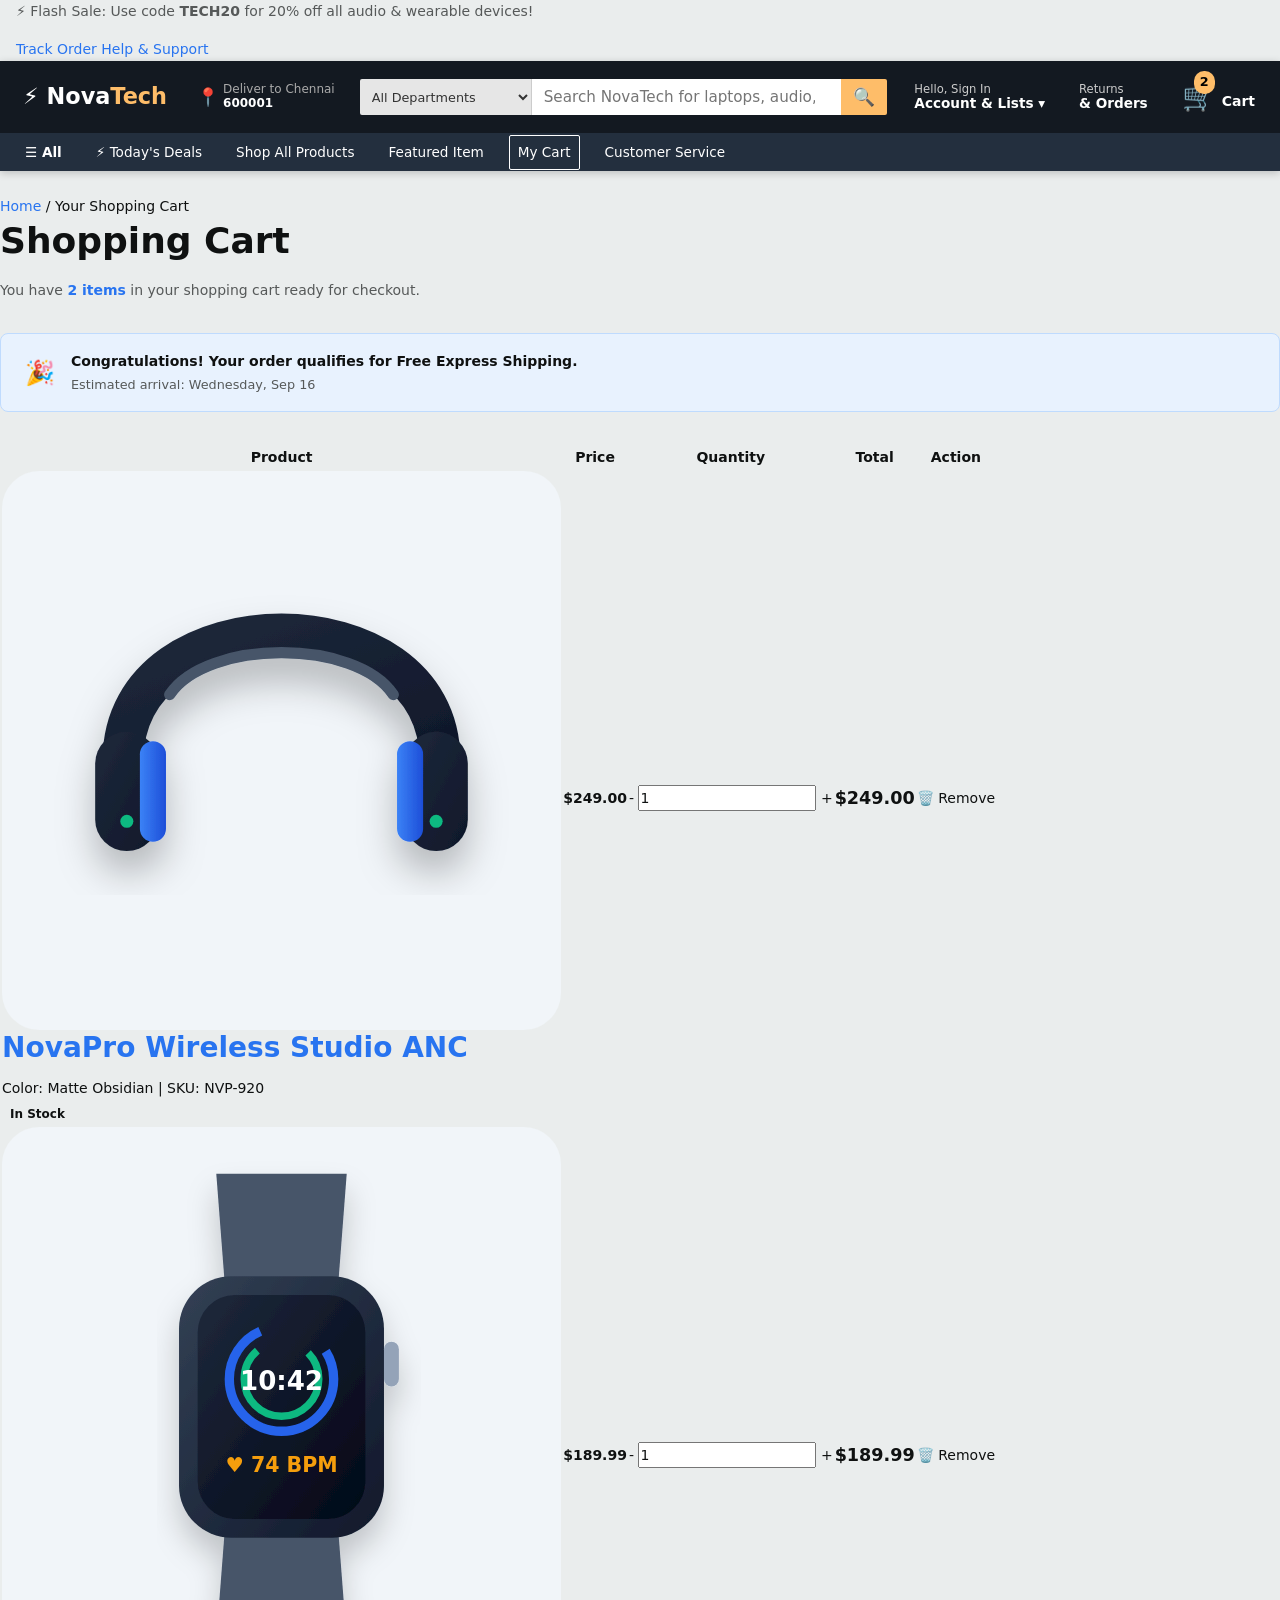
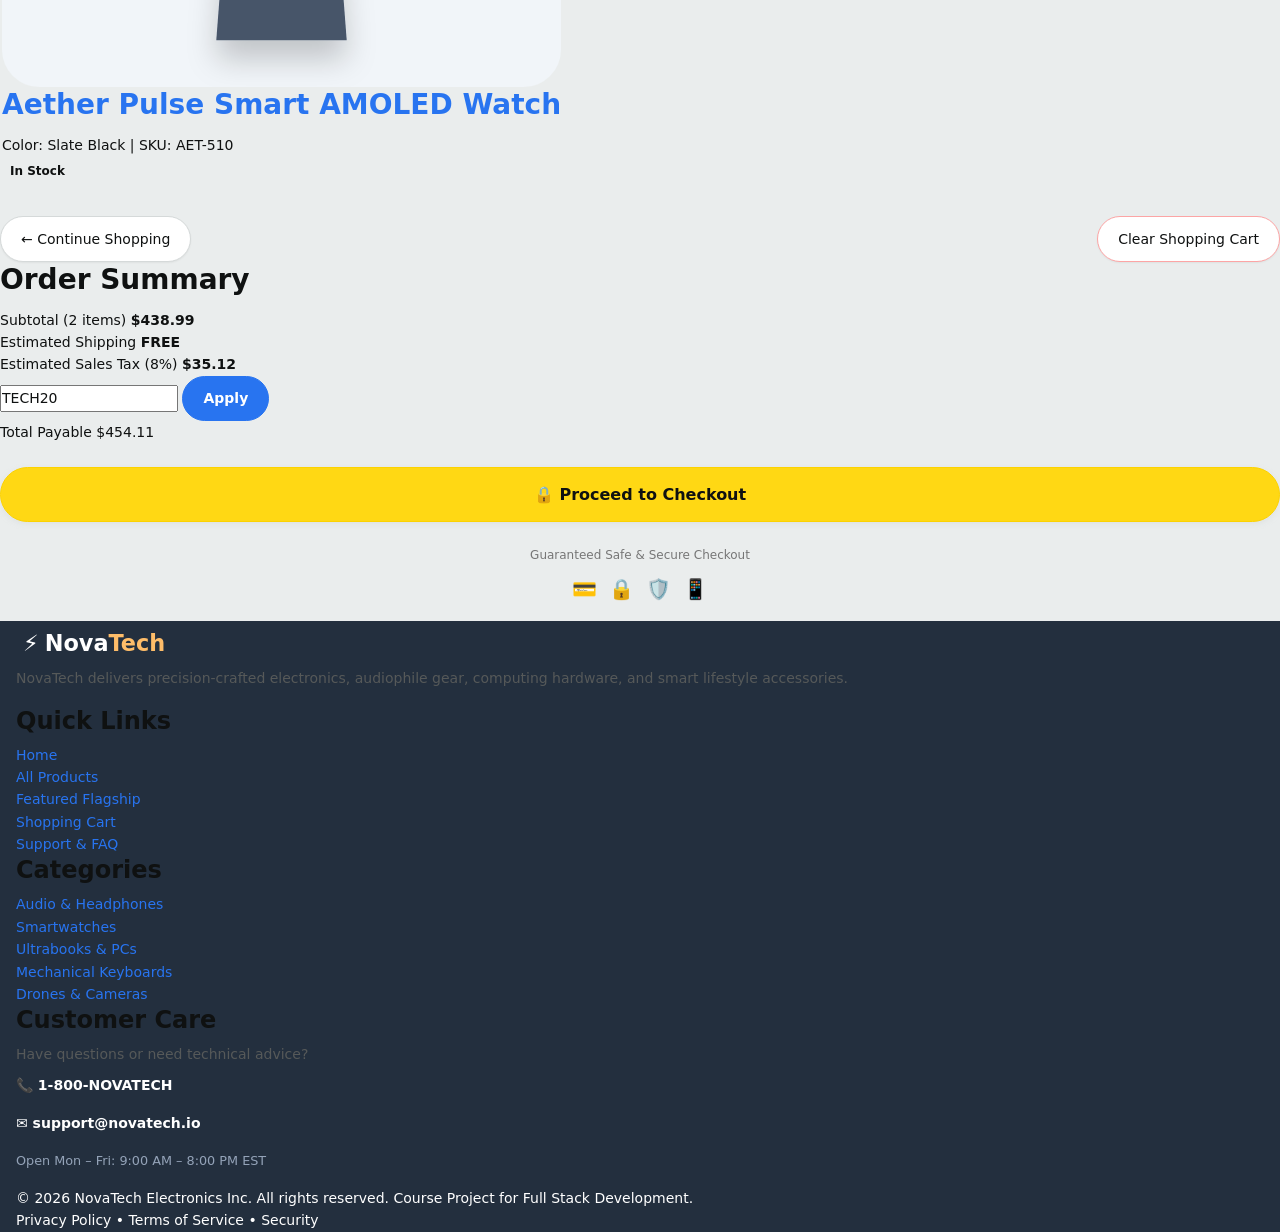
==== commit c598082b: "feat(ui): transform website into authentic Amazon/Flipkart commercial design" ====
--- a/cart.html
+++ b/cart.html
@@ -25,38 +25,67 @@
     </div>
   </div>
 
-  <!-- Primary Header -->
+  <!-- Primary Amazon / Flipkart Multi-Tier Header -->
   <header class="site-header">
-    <div class="container nav-container">
+    <div class="nav-top-bar">
+      <!-- Brand Logo -->
       <a href="index.html" class="brand-logo" aria-label="NovaTech Homepage">
-        <span class="logo-icon">⚡</span>
-        <span>Nova<span class="logo-accent">Tech</span></span>
+        <span>⚡ Nova<span class="logo-accent">Tech</span></span>
       </a>
 
-      <form class="nav-search" action="products.html" method="GET" role="search">
-        <label for="cart-search" class="sr-only">Search products</label>
-        <input type="search" id="cart-search" name="q" class="nav-search-input" placeholder="Search gadgets, audio, laptops..." aria-label="Search products">
+      <!-- Delivery Location Widget -->
+      <div class="nav-location" title="Delivery Location">
+        <span class="nav-location-icon">📍</span>
+        <div class="nav-location-text">
+          <span>Deliver to Chennai</span>
+          <strong>600001</strong>
+        </div>
+      </div>
+
+      <!-- Wide Central Search Bar -->
+      <form class="nav-search-bar" action="products.html" method="GET" role="search">
+        <select class="nav-search-category" aria-label="Select Category">
+          <option value="all">All Departments</option>
+          <option value="audio">Audio & Headphones</option>
+          <option value="computing">Laptops & PCs</option>
+          <option value="wearables">Smartwatches</option>
+          <option value="gaming">Gaming Tech</option>
+        </select>
+        <input type="search" name="q" class="nav-search-input" placeholder="Search NovaTech for laptops, audio, smartwatches..." aria-label="Search products">
         <button type="submit" class="nav-search-btn" aria-label="Submit search">🔍</button>
       </form>
 
-      <nav class="nav-menu" role="navigation" aria-label="Main Navigation">
-        <a href="index.html" class="nav-link">Home</a>
-        <a href="products.html" class="nav-link">Shop Products</a>
-        <a href="product-detail.html" class="nav-link">Featured Item</a>
-        <a href="cart.html" class="nav-link active">My Cart</a>
-        <a href="contact.html" class="nav-link">Contact & FAQ</a>
-      </nav>
-
-      <div class="nav-actions">
-        <a href="cart.html" class="btn-icon cart-btn-wrap" aria-label="View shopping cart">
-          🛒
-          <span class="cart-count-badge">2</span>
-        </a>
-        <button class="mobile-menu-toggle" aria-label="Toggle navigation menu" aria-expanded="false">
-          ☰
-        </button>
-      </div>
-    </div>
+      <!-- Account / Returns / Cart -->
+      <div class="nav-user-item">
+        <span class="nav-line-1">Hello, Sign In</span>
+        <span class="nav-line-2">Account & Lists ▾</span>
+      </div>
+
+      <a href="cart.html" class="nav-user-item">
+        <span class="nav-line-1">Returns</span>
+        <span class="nav-line-2">& Orders</span>
+      </a>
+
+      <a href="cart.html" class="nav-cart-btn" aria-label="View shopping cart">
+        <div class="nav-cart-icon-wrap">
+          <span class="nav-cart-icon">🛒</span>
+          <span class="nav-cart-badge">2</span>
+        </div>
+        <span class="nav-cart-label">Cart</span>
+      </a>
+    </div>
+
+    <!-- Secondary Nav Ribbon -->
+    <nav class="sub-nav-ribbon" aria-label="Department Ribbon">
+      <div class="sub-nav-container">
+        <a href="products.html" class="sub-nav-link" style="font-weight: 700;">☰ All</a>
+        <a href="index.html" class="sub-nav-link">⚡ Today's Deals</a>
+        <a href="products.html" class="sub-nav-link">Shop All Products</a>
+        <a href="product-detail.html" class="sub-nav-link">Featured Item</a>
+        <a href="cart.html" class="sub-nav-link active">My Cart</a>
+        <a href="contact.html" class="sub-nav-link">Customer Service</a>
+      </div>
+    </nav>
   </header>
 
   <!-- Main Landmark -->
--- a/css/variables.css
+++ b/css/variables.css
@@ -1,47 +1,67 @@
 /* ==========================================================================
-   NovaTech E-Commerce Design System - CSS Variables & Tokens
-   Course: Full Stack Development (Task 1: HTML5 & CSS3 Responsive Design)
+   NovaTech E-Commerce Design System - Amazon & Flipkart Inspired Tokens
    ========================================================================== */
 
 :root {
-  /* Brand Color Palette */
-  --color-primary: #2563eb;          /* Vibrant Tech Blue */
-  --color-primary-hover: #1d4ed8;    /* Darker Blue */
-  --color-primary-light: #eff6ff;    /* Soft Ice Blue */
-  --color-secondary: #0f172a;        /* Deep Slate Navy */
-  --color-secondary-hover: #1e293b;  /* Slate Hover */
-  --color-accent: #f59e0b;           /* Warm Amber / Star Rating */
-  --color-accent-hover: #d97706;
-  --color-success: #10b981;          /* Emerald Green */
-  --color-danger: #ef4444;           /* Coral Red / Discount Badge */
-  --color-warning: #f97316;          /* Orange */
+  /* E-Commerce Marketplace Brand Palette */
+  --color-nav-bg: #131921;           /* Amazon Signature Charcoal/Navy */
+  --color-nav-text: #ffffff;
+  --color-subnav-bg: #232f3e;        /* Secondary Dark Slate Nav */
+  --color-subnav-text: #ffffff;
+  
+  --color-primary: #2874f0;          /* Flipkart Royal Tech Blue */
+  --color-primary-hover: #125cdb;
+  --color-primary-light: #e8f2fe;
+
+  /* Call-to-Action Buttons (Amazon / Flipkart Standard) */
+  --color-cta-yellow: #ffd814;       /* Amazon Primary Add to Cart */
+  --color-cta-yellow-hover: #f7ca00;
+  --color-cta-yellow-border: #fcd200;
+  
+  --color-cta-orange: #ffa41c;       /* Amazon Buy Now / Flipkart Orange */
+  --color-cta-orange-hover: #fa8900;
+  --color-cta-orange-border: #ff8f00;
+
+  --color-search-btn: #febd69;       /* Amazon Amber Search Button */
+  --color-search-btn-hover: #f3a847;
+
+  /* Badges & Trust Accents */
+  --color-choice-bg: #232f3e;        /* "NovaTech's Choice" Dark Badge */
+  --color-choice-accent: #f08804;
+  --color-deal-red: #cc0c39;         /* Deal of the Day Red */
+  --color-deal-bg: #ffe4e6;
+  --color-prime-blue: #00a8e1;       /* Express / Assured Delivery */
+  --color-stock-green: #007600;      /* In Stock Green */
+  --color-discount-green: #388e3c;   /* 25% Off Green Tag */
+  --color-star-gold: #ffa41c;        /* Customer Review Stars */
 
   /* Neutral Surface & Background Colors */
-  --color-bg-main: #f8fafc;          /* Off-white canvas */
-  --color-bg-surface: #ffffff;       /* Pure white cards */
-  --color-bg-subtle: #f1f5f9;        /* Light grey borders/dividers */
-  --color-border: #e2e8f0;           /* Subtle border */
-  --color-border-hover: #cbd5e1;
+  --color-bg-main: #eaeded;          /* Authentic Marketplace Canvas */
+  --color-bg-surface: #ffffff;       /* Pure White Product Cards */
+  --color-bg-subtle: #f7fafa;
+  --color-border: #d5d9d9;           /* Clean product card borders */
+  --color-border-hover: #888c8c;
 
   /* Typography Colors */
-  --color-text-main: #0f172a;        /* High contrast primary text */
-  --color-text-muted: #64748b;       /* Secondary neutral text */
-  --color-text-light: #94a3b8;       /* Subtle hints / placeholders */
-  --color-text-inverse: #ffffff;     /* White text on dark bg */
+  --color-text-main: #0f1111;        /* High-contrast commercial dark */
+  --color-text-muted: #565959;       /* Secondary neutral text */
+  --color-text-light: #767676;
+  --color-link: #007185;             /* Amazon Blue Hyperlink */
+  --color-link-hover: #c7511f;       /* Orange-brown hover */
 
   /* Typography System */
-  --font-family-base: system-ui, -apple-system, BlinkMacSystemFont, 'Segoe UI', Roboto, Oxygen, Ubuntu, Cantarell, sans-serif;
-  --font-family-heading: 'Segoe UI', system-ui, -apple-system, sans-serif;
+  --font-family-base: "Ember", "Amazon Ember", system-ui, -apple-system, BlinkMacSystemFont, "Segoe UI", Roboto, Arial, sans-serif;
+  --font-family-heading: "Amazon Ember", system-ui, -apple-system, BlinkMacSystemFont, "Segoe UI", Roboto, sans-serif;
   
   --font-size-xs: 0.75rem;    /* 12px */
-  --font-size-sm: 0.875rem;   /* 14px */
-  --font-size-base: 1rem;     /* 16px */
+  --font-size-sm: 0.8125rem;  /* 13px */
+  --font-size-base: 0.875rem; /* 14px */
+  --font-size-md: 1rem;       /* 16px */
   --font-size-lg: 1.125rem;   /* 18px */
   --font-size-xl: 1.25rem;    /* 20px */
   --font-size-2xl: 1.5rem;    /* 24px */
-  --font-size-3xl: 1.875rem;  /* 30px */
+  --font-size-3xl: 1.75rem;   /* 28px */
   --font-size-4xl: 2.25rem;   /* 36px */
-  --font-size-5xl: 3rem;      /* 48px */
 
   --font-weight-normal: 400;
   --font-weight-medium: 500;
@@ -50,36 +70,27 @@
   --font-weight-black: 800;
 
   /* Spacing System */
-  --space-1: 0.25rem;  /* 4px */
-  --space-2: 0.5rem;   /* 8px */
-  --space-3: 0.75rem;  /* 12px */
-  --space-4: 1rem;     /* 16px */
-  --space-5: 1.25rem;  /* 20px */
-  --space-6: 1.5rem;   /* 24px */
-  --space-8: 2rem;     /* 32px */
-  --space-10: 2.5rem;  /* 40px */
-  --space-12: 3rem;    /* 48px */
-  --space-16: 4rem;    /* 64px */
+  --space-1: 0.25rem;
+  --space-2: 0.5rem;
+  --space-3: 0.75rem;
+  --space-4: 1rem;
+  --space-5: 1.25rem;
+  --space-6: 1.5rem;
+  --space-8: 2rem;
+  --space-10: 2.5rem;
 
   /* Border Radii */
+  --radius-xs: 2px;
   --radius-sm: 4px;
   --radius-md: 8px;
   --radius-lg: 12px;
-  --radius-xl: 16px;
   --radius-full: 9999px;
 
   /* Box Shadows */
-  --shadow-sm: 0 1px 2px 0 rgba(0, 0, 0, 0.05);
-  --shadow-md: 0 4px 6px -1px rgba(0, 0, 0, 0.08), 0 2px 4px -2px rgba(0, 0, 0, 0.06);
-  --shadow-lg: 0 10px 15px -3px rgba(0, 0, 0, 0.08), 0 4px 6px -4px rgba(0, 0, 0, 0.04);
-  --shadow-xl: 0 20px 25px -5px rgba(0, 0, 0, 0.1), 0 8px 10px -6px rgba(0, 0, 0, 0.04);
-
-  /* Transitions */
-  --transition-fast: 150ms ease;
-  --transition-base: 250ms ease;
-  --transition-slow: 350ms ease;
+  --shadow-card: 0 1px 3px rgba(0, 0, 0, 0.08), 0 1px 2px rgba(0, 0, 0, 0.06);
+  --shadow-hover: 0 8px 16px -2px rgba(0, 0, 0, 0.12), 0 4px 6px -2px rgba(0, 0, 0, 0.06);
+  --shadow-modal: 0 20px 25px -5px rgba(0, 0, 0, 0.25), 0 10px 10px -5px rgba(0, 0, 0, 0.1);
 
   /* Layout Containers */
-  --container-max-width: 1240px;
-  --header-height: 72px;
+  --container-max-width: 1440px;
 }
--- a/css/components.css
+++ b/css/components.css
@@ -1,77 +1,102 @@
 /* ==========================================================================
-   NovaTech - Reusable UI Components
+   NovaTech - Commercial E-Commerce Components (Amazon & Flipkart Design System)
    ========================================================================== */
 
-/* --- 1. Buttons --- */
+/* --- 1. Core Buttons & Amazon/Flipkart CTAs --- */
 .btn {
   display: inline-flex;
   align-items: center;
   justify-content: center;
   gap: var(--space-2);
-  padding: 0.75rem 1.5rem;
-  font-size: var(--font-size-sm);
-  font-weight: var(--font-weight-semibold);
-  border-radius: var(--radius-md);
-  transition: all var(--transition-base);
+  padding: 0.65rem 1.25rem;
+  font-size: var(--font-size-base);
+  font-weight: var(--font-weight-medium);
+  border-radius: var(--radius-full);
+  transition: all var(--transition-fast);
   text-align: center;
   white-space: nowrap;
   user-select: none;
-}
-
-.btn-primary {
+  cursor: pointer;
+  border: 1px solid transparent;
+  font-family: inherit;
+  text-decoration: none;
+}
+
+/* Amazon Yellow - Primary Add to Cart */
+.btn-primary, .btn-cart-yellow {
+  background-color: var(--color-cta-yellow);
+  border-color: var(--color-cta-yellow-border);
+  color: #0f1111;
+  box-shadow: 0 2px 5px 0 rgba(213, 217, 217, 0.5);
+  font-weight: var(--font-weight-semibold);
+}
+
+.btn-primary:hover, .btn-cart-yellow:hover {
+  background-color: var(--color-cta-yellow-hover);
+  border-color: #f2c200;
+  color: #0f1111;
+}
+
+/* Amazon Orange - Buy Now / Checkout */
+.btn-orange, .btn-buy-now {
+  background-color: var(--color-cta-orange);
+  border-color: var(--color-cta-orange-border);
+  color: #0f1111;
+  box-shadow: 0 2px 5px 0 rgba(213, 217, 217, 0.5);
+  font-weight: var(--font-weight-semibold);
+}
+
+.btn-orange:hover, .btn-buy-now:hover {
+  background-color: var(--color-cta-orange-hover);
+  border-color: #e67a00;
+  color: #0f1111;
+}
+
+/* Flipkart Blue Button */
+.btn-secondary, .btn-flipkart {
   background-color: var(--color-primary);
-  color: var(--color-text-inverse);
-  box-shadow: 0 4px 12px rgba(37, 99, 235, 0.25);
-}
-
-.btn-primary:hover {
+  border-color: var(--color-primary);
+  color: #ffffff;
+  font-weight: var(--font-weight-semibold);
+}
+
+.btn-secondary:hover, .btn-flipkart:hover {
   background-color: var(--color-primary-hover);
-  color: var(--color-text-inverse);
-  transform: translateY(-1px);
-  box-shadow: 0 6px 16px rgba(37, 99, 235, 0.35);
-}
-
-.btn-secondary {
-  background-color: var(--color-secondary);
-  color: var(--color-text-inverse);
-}
-
-.btn-secondary:hover {
-  background-color: var(--color-secondary-hover);
-  color: var(--color-text-inverse);
+  border-color: var(--color-primary-hover);
+  color: #ffffff;
 }
 
 .btn-outline {
-  background-color: transparent;
-  border: 1.5px solid var(--color-border-hover);
-  color: var(--color-text-main);
+  background-color: #ffffff;
+  border: 1px solid var(--color-border);
+  color: var(--color-text-main);
+  box-shadow: 0 1px 2px rgba(0, 0, 0, 0.05);
 }
 
 .btn-outline:hover {
-  border-color: var(--color-primary);
-  color: var(--color-primary);
-  background-color: var(--color-primary-light);
+  background-color: var(--color-bg-subtle);
+  border-color: var(--color-border-hover);
 }
 
 .btn-outline-primary {
   background-color: transparent;
-  border: 1.5px solid var(--color-primary);
-  color: var(--color-primary);
+  border: 1px solid var(--color-link);
+  color: var(--color-link);
 }
 
 .btn-outline-primary:hover {
-  background-color: var(--color-primary);
-  color: var(--color-text-inverse);
+  background-color: #eef6f8;
 }
 
 .btn-sm {
-  padding: 0.4rem 0.85rem;
+  padding: 0.35rem 0.75rem;
   font-size: var(--font-size-xs);
+  border-radius: var(--radius-sm);
 }
 
 .btn-lg {
-  padding: 0.95rem 2rem;
-  font-size: var(--font-size-base);
+  padding: 0.85rem 1.75rem;
+  font-size: var(--font-size-md);
   font-weight: var(--font-weight-bold);
 }
 
@@ -80,512 +105,1079 @@
 }
 
 .btn-icon {
-  width: 40px;
-  height: 40px;
+  width: 36px;
+  height: 36px;
   padding: 0;
   border-radius: var(--radius-full);
   display: inline-flex;
   align-items: center;
   justify-content: center;
+  background-color: #ffffff;
+  border: 1px solid var(--color-border);
+  color: var(--color-text-main);
+  transition: all var(--transition-fast);
+  cursor: pointer;
+}
+
+.btn-icon:hover {
   background-color: var(--color-bg-subtle);
-  color: var(--color-text-main);
-  transition: all var(--transition-fast);
-}
-
-.btn-icon:hover {
-  background-color: var(--color-primary-light);
-  color: var(--color-primary);
-}
-
-/* --- 2. Badges & Tags --- */
+  color: var(--color-link);
+}
+
+/* --- 2. Amazon / Flipkart Badges --- */
 .badge {
   display: inline-flex;
   align-items: center;
-  padding: 0.25rem 0.6rem;
+  gap: 4px;
+  padding: 0.25rem 0.5rem;
   font-size: var(--font-size-xs);
   font-weight: var(--font-weight-bold);
-  border-radius: var(--radius-full);
+  border-radius: var(--radius-xs);
+  line-height: 1.2;
+}
+
+/* "Amazon's Choice" Style Badge */
+.badge-choice {
+  background-color: var(--color-choice-bg);
+  color: #ffffff;
+  font-size: 0.7rem;
   text-transform: uppercase;
-  letter-spacing: 0.05em;
-  line-height: 1;
-}
-
-.badge-sale {
-  background-color: rgba(239, 68, 68, 0.12);
-  color: var(--color-danger);
-}
-
-.badge-new {
-  background-color: rgba(37, 99, 235, 0.12);
-  color: var(--color-primary);
-}
-
-.badge-featured {
-  background-color: rgba(245, 158, 11, 0.15);
-  color: var(--color-accent);
-}
-
-.badge-success {
-  background-color: rgba(16, 185, 129, 0.12);
-  color: var(--color-success);
-}
-
-/* --- 3. Star Ratings --- */
+  letter-spacing: 0.04em;
+  padding: 0.3rem 0.6rem;
+  border-radius: 2px;
+}
+
+.badge-choice .badge-accent {
+  color: var(--color-choice-accent);
+  font-weight: 800;
+}
+
+/* "Deal of the Day" Red Pill */
+.badge-deal, .badge-sale {
+  background-color: var(--color-deal-red);
+  color: #ffffff;
+  font-size: 0.7rem;
+  font-weight: 700;
+  padding: 0.25rem 0.5rem;
+  border-radius: 2px;
+}
+
+/* Flipkart Assured / Prime Blue Tag */
+.badge-prime, .badge-assured {
+  color: var(--color-prime-blue);
+  font-weight: 800;
+  font-style: italic;
+  font-size: 0.8rem;
+  display: inline-flex;
+  align-items: center;
+  gap: 2px;
+}
+
+.badge-prime::before {
+  content: "✓";
+  color: var(--color-cta-orange);
+  font-weight: 900;
+  font-style: normal;
+}
+
+.badge-discount-tag {
+  background-color: #e7f4e8;
+  color: var(--color-stock-green);
+  font-weight: 700;
+  padding: 0.15rem 0.4rem;
+  border-radius: 2px;
+  font-size: 0.75rem;
+}
+
+/* --- 3. Star Ratings & Customer Reviews --- */
 .rating {
   display: inline-flex;
   align-items: center;
-  gap: var(--space-1);
+  gap: 4px;
 }
 
 .rating-stars {
-  color: var(--color-accent);
+  color: var(--color-star-gold);
+  font-size: 0.95rem;
+  display: flex;
+  gap: 1px;
+}
+
+.rating-score {
   font-size: var(--font-size-sm);
-  display: flex;
-  gap: 2px;
-}
-
-.rating-score {
-  font-size: var(--font-size-xs);
-  font-weight: var(--font-weight-semibold);
-  color: var(--color-text-main);
-  margin-left: var(--space-1);
+  font-weight: var(--font-weight-bold);
+  color: var(--color-text-main);
 }
 
 .rating-count {
   font-size: var(--font-size-xs);
-  color: var(--color-text-light);
-}
-
-/* --- 4. Product Cards --- */
+  color: var(--color-link);
+  cursor: pointer;
+  text-decoration: none;
+}
+
+.rating-count:hover {
+  text-decoration: underline;
+  color: var(--color-link-hover);
+}
+
+/* --- 4. Product Card (Amazon / Flipkart Grid Item) --- */
 .product-card {
   background-color: var(--color-bg-surface);
-  border-radius: var(--radius-lg);
-  border: 1px solid var(--color-border);
+  border: 1px solid var(--color-border);
+  border-radius: var(--radius-sm);
   overflow: hidden;
   display: flex;
   flex-direction: column;
-  transition: transform var(--transition-base), box-shadow var(--transition-base), border-color var(--transition-base);
+  transition: box-shadow var(--transition-fast), border-color var(--transition-fast);
   position: relative;
+  padding: var(--space-3);
 }
 
 .product-card:hover {
-  transform: translateY(-4px);
-  box-shadow: var(--shadow-lg);
-  border-color: var(--color-border-hover);
+  box-shadow: 0 4px 16px rgba(0, 0, 0, 0.12);
+  border-color: #bbb;
 }
 
 .product-card-img-wrap {
   position: relative;
   width: 100%;
   aspect-ratio: 1 / 1;
-  background-color: #f8fafc;
+  background-color: #ffffff;
   overflow: hidden;
   display: flex;
   align-items: center;
   justify-content: center;
-  padding: var(--space-6);
+  padding: var(--space-4);
+  cursor: pointer;
 }
 
 .product-card-img {
-  width: 100%;
-  height: 100%;
+  max-width: 100%;
+  max-height: 100%;
   object-fit: contain;
-  transition: transform var(--transition-slow);
+  transition: transform var(--transition-base);
 }
 
 .product-card:hover .product-card-img {
-  transform: scale(1.06);
+  transform: scale(1.05);
 }
 
 .product-card-badge {
   position: absolute;
-  top: var(--space-3);
-  left: var(--space-3);
+  top: 8px;
+  left: 8px;
   z-index: 2;
 }
 
 .product-card-wishlist {
   position: absolute;
-  top: var(--space-3);
-  right: var(--space-3);
+  top: 8px;
+  right: 8px;
+  background: rgba(255, 255, 255, 0.85);
+  border: 1px solid var(--color-border);
+  width: 32px;
+  height: 32px;
+  border-radius: var(--radius-full);
+  display: flex;
+  align-items: center;
+  justify-content: center;
+  cursor: pointer;
+  font-size: 1rem;
+  color: #888;
+  transition: all var(--transition-fast);
   z-index: 2;
-  background-color: var(--color-bg-surface);
-  border-radius: var(--radius-full);
-  width: 34px;
-  height: 34px;
-  display: flex;
-  align-items: center;
-  justify-content: center;
-  box-shadow: var(--shadow-sm);
-  transition: transform var(--transition-fast), color var(--transition-fast);
+}
+
+.product-card-wishlist:hover {
+  color: var(--color-deal-red);
+  background: #ffffff;
+}
+
+.product-card-body {
+  display: flex;
+  flex-direction: column;
+  flex: 1 1 auto;
+  padding-top: var(--space-2);
+}
+
+.product-card-brand {
+  font-size: 0.75rem;
   color: var(--color-text-muted);
-}
-
-.product-card-wishlist:hover {
-  color: var(--color-danger);
-  transform: scale(1.1);
-}
-
-.product-card-body {
-  padding: var(--space-5);
-  display: flex;
-  flex-direction: column;
-  flex-grow: 1;
-}
-
-.product-card-category {
-  font-size: var(--font-size-xs);
-  color: var(--color-text-light);
   text-transform: uppercase;
   letter-spacing: 0.05em;
   font-weight: var(--font-weight-semibold);
-  margin-bottom: var(--space-1);
+  margin-bottom: 2px;
 }
 
 .product-card-title {
-  font-size: var(--font-size-base);
-  font-weight: var(--font-weight-semibold);
-  margin-bottom: var(--space-2);
-  line-height: 1.4;
-  color: var(--color-text-main);
+  font-size: 0.925rem;
+  font-weight: 500;
+  line-height: 1.35;
+  color: var(--color-text-main);
+  margin-bottom: 4px;
   display: -webkit-box;
   -webkit-line-clamp: 2;
   -webkit-box-orient: vertical;
   overflow: hidden;
-  min-height: 2.8em;
-}
-
-.product-card-title a {
-  color: inherit;
-}
-
-.product-card-title a:hover {
+  cursor: pointer;
+}
+
+.product-card-title:hover {
+  color: var(--color-link-hover);
+}
+
+.product-card-price-row {
+  display: flex;
+  align-items: baseline;
+  flex-wrap: wrap;
+  gap: 6px;
+  margin: 6px 0 4px;
+}
+
+.product-price-current {
+  font-size: 1.25rem;
+  font-weight: 700;
+  color: var(--color-text-main);
+}
+
+.product-price-current .currency-symbol {
+  font-size: 0.75em;
+  vertical-align: top;
+}
+
+.product-price-original {
+  font-size: 0.8rem;
+  color: var(--color-text-muted);
+  text-decoration: line-through;
+}
+
+.product-discount-percent {
+  font-size: 0.8rem;
+  color: var(--color-deal-red);
+  font-weight: 700;
+}
+
+.product-card-delivery {
+  font-size: 0.75rem;
+  color: var(--color-text-muted);
+  margin-bottom: var(--space-3);
+  line-height: 1.4;
+}
+
+.product-card-delivery strong {
+  color: var(--color-text-main);
+}
+
+.product-card-actions {
+  margin-top: auto;
+}
+
+/* --- 5. Multi-Tier Amazon / Flipkart Header --- */
+.site-header {
+  background-color: var(--color-nav-bg);
+  color: #ffffff;
+  position: sticky;
+  top: 0;
+  z-index: 100;
+  box-shadow: 0 2px 8px rgba(0, 0, 0, 0.2);
+}
+
+.nav-top-bar {
+  display: flex;
+  align-items: center;
+  gap: var(--space-4);
+  padding: 0.6rem var(--space-4);
+  max-width: var(--container-max-width);
+  margin: 0 auto;
+}
+
+.brand-logo {
+  display: flex;
+  align-items: center;
+  gap: 6px;
+  font-size: 1.4rem;
+  font-weight: 800;
+  color: #ffffff;
+  text-decoration: none;
+  white-space: nowrap;
+  padding: 4px 6px;
+  border: 1px solid transparent;
+  border-radius: 2px;
+}
+
+.brand-logo:hover {
+  border-color: #ffffff;
+}
+
+.brand-logo .logo-accent {
+  color: var(--color-search-btn);
+}
+
+/* Delivery Location Widget (Amazon Style) */
+.nav-location {
+  display: flex;
+  align-items: center;
+  gap: 4px;
+  color: #cccccc;
+  font-size: 0.75rem;
+  cursor: pointer;
+  padding: 4px 6px;
+  border: 1px solid transparent;
+  border-radius: 2px;
+  white-space: nowrap;
+}
+
+.nav-location:hover {
+  border-color: #ffffff;
+}
+
+.nav-location-icon {
+  font-size: 1.1rem;
+  color: #ffffff;
+}
+
+.nav-location-text {
+  display: flex;
+  flex-direction: column;
+  line-height: 1.15;
+}
+
+.nav-location-text span {
+  color: #aaaaaa;
+}
+
+.nav-location-text strong {
+  color: #ffffff;
+  font-weight: 700;
+}
+
+/* Amazon Central Wide Search Bar */
+.nav-search-bar {
+  flex: 1 1 auto;
+  display: flex;
+  align-items: stretch;
+  height: 40px;
+  border-radius: 4px;
+  overflow: hidden;
+  border: 2px solid transparent;
+  transition: border-color var(--transition-fast), box-shadow var(--transition-fast);
+}
+
+.nav-search-bar:focus-within {
+  border-color: var(--color-search-btn);
+  box-shadow: 0 0 0 2px rgba(254, 189, 105, 0.5);
+}
+
+.nav-search-category {
+  background-color: #e6e6e6;
+  color: #333333;
+  border: none;
+  font-size: 0.8rem;
+  padding: 0 8px;
+  cursor: pointer;
+  outline: none;
+  border-right: 1px solid #ccc;
+  white-space: nowrap;
+}
+
+.nav-search-category:hover {
+  background-color: #dadada;
+}
+
+.nav-search-input {
+  flex: 1 1 auto;
+  border: none;
+  padding: 0 12px;
+  font-size: 0.95rem;
+  outline: none;
+  color: #0f1111;
+  background: #ffffff;
+}
+
+.nav-search-btn {
+  background-color: var(--color-search-btn);
+  border: none;
+  width: 46px;
+  display: flex;
+  align-items: center;
+  justify-content: center;
+  cursor: pointer;
+  transition: background-color var(--transition-fast);
+  color: #111;
+  font-size: 1.1rem;
+}
+
+.nav-search-btn:hover {
+  background-color: var(--color-search-btn-hover);
+}
+
+/* User Account & Orders Nav Widgets */
+.nav-user-item {
+  display: flex;
+  flex-direction: column;
+  padding: 4px 8px;
+  border: 1px solid transparent;
+  border-radius: 2px;
+  cursor: pointer;
+  color: #ffffff;
+  text-decoration: none;
+  line-height: 1.15;
+  white-space: nowrap;
+}
+
+.nav-user-item:hover {
+  border-color: #ffffff;
+}
+
+.nav-user-item .nav-line-1 {
+  font-size: 0.725rem;
+  color: #cccccc;
+}
+
+.nav-user-item .nav-line-2 {
+  font-size: 0.85rem;
+  font-weight: 700;
+  color: #ffffff;
+}
+
+/* Cart Widget with Badge */
+.nav-cart-btn {
+  display: flex;
+  align-items: center;
+  gap: 6px;
+  padding: 4px 8px;
+  border: 1px solid transparent;
+  border-radius: 2px;
+  cursor: pointer;
+  color: #ffffff;
+  text-decoration: none;
+  position: relative;
+}
+
+.nav-cart-btn:hover {
+  border-color: #ffffff;
+}
+
+.nav-cart-icon-wrap {
+  position: relative;
+  display: flex;
+  align-items: center;
+}
+
+.nav-cart-icon {
+  font-size: 1.7rem;
+}
+
+.nav-cart-badge {
+  position: absolute;
+  top: -4px;
+  left: 12px;
+  background-color: var(--color-search-btn);
+  color: #000000;
+  font-weight: 800;
+  font-size: 0.8rem;
+  padding: 1px 6px;
+  border-radius: 10px;
+  min-width: 18px;
+  text-align: center;
+}
+
+.nav-cart-label {
+  font-size: 0.875rem;
+  font-weight: 700;
+  padding-top: 8px;
+}
+
+/* Sub-Navigation Ribbon (All, Deals, Laptops...) */
+.sub-nav-ribbon {
+  background-color: var(--color-subnav-bg);
+  color: #ffffff;
+  padding: 0 var(--space-4);
+  font-size: 0.85rem;
+  overflow-x: auto;
+  white-space: nowrap;
+}
+
+.sub-nav-container {
+  display: flex;
+  align-items: center;
+  gap: var(--space-4);
+  max-width: var(--container-max-width);
+  margin: 0 auto;
+  height: 38px;
+}
+
+.sub-nav-link {
+  color: #ffffff;
+  text-decoration: none;
+  padding: 6px 8px;
+  border: 1px solid transparent;
+  border-radius: 2px;
+  display: inline-flex;
+  align-items: center;
+  gap: 4px;
+  font-weight: 500;
+  cursor: pointer;
+}
+
+.sub-nav-link:hover, .sub-nav-link.active {
+  border-color: #ffffff;
+}
+
+.sub-nav-link.highlight {
+  color: var(--color-search-btn);
+  font-weight: 700;
+}
+
+/* --- 6. Amazon Style Hero Carousel & Flash Deals --- */
+.hero-carousel {
+  position: relative;
+  background: linear-gradient(135deg, #131921 0%, #1e293b 100%);
+  color: #ffffff;
+  padding: var(--space-8) var(--space-4);
+  margin-bottom: var(--space-4);
+  border-radius: 0;
+  overflow: hidden;
+}
+
+.hero-content {
+  max-width: var(--container-max-width);
+  margin: 0 auto;
+  display: grid;
+  grid-template-columns: 1.2fr 0.8fr;
+  align-items: center;
+  gap: var(--space-8);
+}
+
+.hero-tag {
+  display: inline-block;
+  background-color: var(--color-deal-red);
+  color: #ffffff;
+  font-weight: 700;
+  font-size: 0.75rem;
+  padding: 0.25rem 0.6rem;
+  border-radius: 2px;
+  text-transform: uppercase;
+  letter-spacing: 0.05em;
+  margin-bottom: var(--space-3);
+}
+
+.hero-title {
+  font-size: 2.25rem;
+  font-weight: 800;
+  line-height: 1.2;
+  margin-bottom: var(--space-3);
+  color: #ffffff;
+}
+
+.hero-subtitle {
+  font-size: 1.05rem;
+  color: #cbd5e1;
+  margin-bottom: var(--space-6);
+  line-height: 1.5;
+}
+
+.hero-cta-group {
+  display: flex;
+  gap: var(--space-3);
+  flex-wrap: wrap;
+}
+
+.hero-image-wrap {
+  display: flex;
+  align-items: center;
+  justify-content: center;
+}
+
+.hero-image {
+  max-height: 280px;
+  filter: drop-shadow(0 15px 25px rgba(0, 0, 0, 0.35));
+}
+
+/* Flipkart Style Circular Category Strip */
+.category-ribbon {
+  background-color: #ffffff;
+  border: 1px solid var(--color-border);
+  border-radius: var(--radius-sm);
+  padding: var(--space-3) var(--space-4);
+  margin: var(--space-4) auto;
+  max-width: var(--container-max-width);
+  display: flex;
+  align-items: center;
+  justify-content: space-around;
+  gap: var(--space-4);
+  overflow-x: auto;
+}
+
+.category-pill-item {
+  display: flex;
+  flex-direction: column;
+  align-items: center;
+  gap: 6px;
+  cursor: pointer;
+  text-decoration: none;
+  color: var(--color-text-main);
+  transition: transform var(--transition-fast);
+  min-width: 80px;
+}
+
+.category-pill-item:hover {
+  transform: translateY(-2px);
   color: var(--color-primary);
 }
 
-.product-card-rating {
+.category-pill-icon {
+  width: 54px;
+  height: 54px;
+  border-radius: 50%;
+  background-color: #f1f3f6;
+  display: flex;
+  align-items: center;
+  justify-content: center;
+  font-size: 1.5rem;
+  border: 1px solid var(--color-border);
+}
+
+.category-pill-name {
+  font-size: 0.8rem;
+  font-weight: 600;
+  text-align: center;
+}
+
+/* Lightning Deals Row with Countdown Timer */
+.deals-header-bar {
+  display: flex;
+  align-items: center;
+  justify-content: space-between;
+  background-color: #ffffff;
+  padding: var(--space-3) var(--space-4);
+  border: 1px solid var(--color-border);
+  border-bottom: none;
+  border-radius: var(--radius-sm) var(--radius-sm) 0 0;
+}
+
+.deals-title-group {
+  display: flex;
+  align-items: center;
+  gap: var(--space-3);
+}
+
+.deals-title {
+  font-size: 1.25rem;
+  font-weight: 700;
+  color: var(--color-text-main);
+}
+
+.deals-timer-badge {
+  display: inline-flex;
+  align-items: center;
+  gap: 6px;
+  background-color: var(--color-deal-bg);
+  color: var(--color-deal-red);
+  padding: 0.3rem 0.65rem;
+  border-radius: 4px;
+  font-weight: 700;
+  font-size: 0.825rem;
+}
+
+/* Amazon Quad Cluster Cards */
+.quad-grid {
+  display: grid;
+  grid-template-columns: repeat(auto-fit, minmax(280px, 1fr));
+  gap: var(--space-4);
+  margin-bottom: var(--space-6);
+}
+
+.quad-card {
+  background-color: #ffffff;
+  border: 1px solid var(--color-border);
+  border-radius: var(--radius-sm);
+  padding: var(--space-4);
+  display: flex;
+  flex-direction: column;
+}
+
+.quad-card-title {
+  font-size: 1.15rem;
+  font-weight: 700;
   margin-bottom: var(--space-3);
-}
-
-.product-card-footer {
-  display: flex;
-  align-items: center;
-  justify-content: space-between;
+  color: var(--color-text-main);
+}
+
+.quad-card-grid {
+  display: grid;
+  grid-template-columns: 1fr 1fr;
+  gap: var(--space-3);
+  margin-bottom: var(--space-4);
+}
+
+.quad-mini-item {
+  cursor: pointer;
+}
+
+.quad-mini-img-wrap {
+  aspect-ratio: 1 / 1;
+  background-color: #f7fafa;
+  border-radius: 4px;
+  display: flex;
+  align-items: center;
+  justify-content: center;
+  padding: 8px;
+  margin-bottom: 4px;
+}
+
+.quad-mini-img {
+  max-width: 100%;
+  max-height: 100%;
+  object-fit: contain;
+}
+
+.quad-mini-label {
+  font-size: 0.75rem;
+  color: var(--color-text-main);
+  line-height: 1.2;
+}
+
+.quad-card-link {
   margin-top: auto;
-  padding-top: var(--space-3);
-  border-top: 1px solid var(--color-bg-subtle);
-}
-
-.product-price-wrap {
-  display: flex;
-  align-items: baseline;
-  gap: var(--space-2);
-}
-
-.product-current-price {
-  font-size: var(--font-size-xl);
-  font-weight: var(--font-weight-bold);
-  color: var(--color-secondary);
-}
-
-.product-original-price {
-  font-size: var(--font-size-sm);
-  color: var(--color-text-light);
-  text-decoration: line-through;
-}
-
-/* --- 5. Category Card --- */
-.category-card {
-  background-color: var(--color-bg-surface);
-  border-radius: var(--radius-lg);
-  border: 1px solid var(--color-border);
+  font-size: 0.85rem;
+  color: var(--color-link);
+  text-decoration: none;
+  font-weight: 600;
+}
+
+.quad-card-link:hover {
+  text-decoration: underline;
+  color: var(--color-link-hover);
+}
+
+/* --- 7. Amazon Style Buy Box & Product Detail Page --- */
+.detail-layout-amazon {
+  display: grid;
+  grid-template-columns: 0.9fr 1.2fr 0.9fr;
+  gap: var(--space-6);
+  background-color: #ffffff;
+  border: 1px solid var(--color-border);
+  border-radius: var(--radius-sm);
   padding: var(--space-6);
+  margin-bottom: var(--space-6);
+}
+
+.detail-gallery-col {
+  display: flex;
+  gap: var(--space-3);
+}
+
+.detail-thumbs-list {
+  display: flex;
+  flex-direction: column;
+  gap: 8px;
+}
+
+.detail-thumb-btn {
+  width: 50px;
+  height: 50px;
+  border: 1px solid var(--color-border);
+  border-radius: 4px;
+  background: #ffffff;
+  padding: 4px;
+  cursor: pointer;
+}
+
+.detail-thumb-btn.active, .detail-thumb-btn:hover {
+  border-color: var(--color-cta-orange);
+  box-shadow: 0 0 0 2px rgba(255, 164, 28, 0.4);
+}
+
+.detail-thumb-img {
+  width: 100%;
+  height: 100%;
+  object-fit: contain;
+}
+
+.detail-main-img-box {
+  flex: 1 1 auto;
+  aspect-ratio: 1 / 1;
+  background: #ffffff;
+  display: flex;
+  align-items: center;
+  justify-content: center;
+  padding: var(--space-4);
+}
+
+.detail-main-img {
+  max-width: 100%;
+  max-height: 100%;
+  object-fit: contain;
+}
+
+.detail-center-col {
+  display: flex;
+  flex-direction: column;
+}
+
+.detail-title {
+  font-size: 1.5rem;
+  font-weight: 600;
+  line-height: 1.3;
+  margin-bottom: var(--space-2);
+  color: var(--color-text-main);
+}
+
+.detail-brand-link {
+  font-size: 0.85rem;
+  color: var(--color-link);
+  text-decoration: none;
+  margin-bottom: var(--space-2);
+  display: inline-block;
+}
+
+.detail-brand-link:hover {
+  text-decoration: underline;
+  color: var(--color-link-hover);
+}
+
+/* Bank Offers Card */
+.bank-offers-box {
+  border: 1px solid #d5d9d9;
+  border-radius: 6px;
+  padding: var(--space-3);
+  margin: var(--space-4) 0;
+  background-color: #f7fafa;
+}
+
+.bank-offers-title {
+  font-size: 0.85rem;
+  font-weight: 700;
+  display: flex;
+  align-items: center;
+  gap: 6px;
+  color: var(--color-text-main);
+  margin-bottom: 6px;
+}
+
+.bank-offers-text {
+  font-size: 0.8rem;
+  color: var(--color-text-muted);
+  line-height: 1.4;
+}
+
+/* Amazon Sticky Buy Box */
+.sticky-buy-box {
+  border: 1px solid var(--color-border);
+  border-radius: 8px;
+  padding: var(--space-4);
+  background-color: #ffffff;
+  box-shadow: 0 2px 5px rgba(0, 0, 0, 0.05);
+  position: sticky;
+  top: 90px;
+}
+
+.buy-box-price {
+  font-size: 1.75rem;
+  font-weight: 700;
+  color: var(--color-deal-red);
+  margin-bottom: 4px;
+}
+
+.buy-box-delivery {
+  font-size: 0.85rem;
+  color: var(--color-text-main);
+  line-height: 1.4;
+  margin-bottom: var(--space-3);
+}
+
+.buy-box-stock {
+  font-size: 1rem;
+  font-weight: 700;
+  color: var(--color-stock-green);
+  margin-bottom: var(--space-3);
+}
+
+.buy-box-qty-select {
+  width: 100%;
+  padding: 0.5rem;
+  border: 1px solid var(--color-border);
+  border-radius: 6px;
+  margin-bottom: var(--space-4);
+  font-size: 0.875rem;
+  background-color: #f0f2f2;
+}
+
+.buy-box-security {
+  font-size: 0.75rem;
+  color: var(--color-text-muted);
+  display: flex;
+  align-items: center;
+  gap: 6px;
+  margin-top: var(--space-3);
+}
+
+/* --- 8. 2-Column Amazon Cart Layout --- */
+.cart-layout-amazon {
+  display: grid;
+  grid-template-columns: 1fr 340px;
+  gap: var(--space-6);
+  align-items: start;
+}
+
+.cart-main-box {
+  background-color: #ffffff;
+  border: 1px solid var(--color-border);
+  border-radius: var(--radius-sm);
+  padding: var(--space-5);
+}
+
+.cart-summary-box {
+  background-color: #ffffff;
+  border: 1px solid var(--color-border);
+  border-radius: var(--radius-sm);
+  padding: var(--space-5);
+  position: sticky;
+  top: 90px;
+}
+
+/* Free Delivery Progress Meter */
+.free-shipping-meter {
+  background: #f0fdf4;
+  border: 1px solid #bbf7d0;
+  border-radius: 4px;
+  padding: var(--space-3);
+  margin-bottom: var(--space-4);
+  font-size: 0.85rem;
+  color: #166534;
+}
+
+.progress-bar-track {
+  width: 100%;
+  height: 8px;
+  background-color: #e2e8f0;
+  border-radius: 4px;
+  overflow: hidden;
+  margin-top: 6px;
+}
+
+.progress-bar-fill {
+  height: 100%;
+  background-color: #22c55e;
+  transition: width var(--transition-base);
+}
+
+/* --- 9. Amazon Multi-Tier Footer --- */
+.site-footer {
+  background-color: var(--color-subnav-bg);
+  color: #ffffff;
+  margin-top: auto;
+}
+
+.footer-back-to-top {
+  background-color: #37475a;
   text-align: center;
-  transition: all var(--transition-base);
+  padding: 0.9rem;
+  font-size: 0.85rem;
+  font-weight: 600;
+  cursor: pointer;
+  color: #ffffff;
+  transition: background-color var(--transition-fast);
+}
+
+.footer-back-to-top:hover {
+  background-color: #485769;
+}
+
+.footer-main-links {
+  max-width: var(--container-max-width);
+  margin: 0 auto;
+  padding: var(--space-8) var(--space-4);
+  display: grid;
+  grid-template-columns: repeat(auto-fit, minmax(200px, 1fr));
+  gap: var(--space-6);
+}
+
+.footer-col-title {
+  font-size: 1rem;
+  font-weight: 700;
+  margin-bottom: var(--space-3);
+  color: #ffffff;
+}
+
+.footer-col-links {
+  list-style: none;
+  padding: 0;
+  margin: 0;
   display: flex;
   flex-direction: column;
-  align-items: center;
-  gap: var(--space-3);
-}
-
-.category-card:hover {
-  border-color: var(--color-primary);
-  transform: translateY(-3px);
-  box-shadow: var(--shadow-md);
-}
-
-.category-icon-box {
-  width: 64px;
-  height: 64px;
-  border-radius: var(--radius-full);
-  background-color: var(--color-primary-light);
-  color: var(--color-primary);
-  display: flex;
-  align-items: center;
-  justify-content: center;
-  font-size: 1.75rem;
-  transition: transform var(--transition-fast);
-}
-
-.category-card:hover .category-icon-box {
-  transform: scale(1.1);
-  background-color: var(--color-primary);
-  color: var(--color-text-inverse);
-}
-
-.category-title {
-  font-size: var(--font-size-lg);
-  font-weight: var(--font-weight-bold);
-  color: var(--color-text-main);
+  gap: 8px;
+}
+
+.footer-col-links a {
+  color: #dddddd;
+  text-decoration: none;
+  font-size: 0.825rem;
+}
+
+.footer-col-links a:hover {
+  text-decoration: underline;
+  color: #ffffff;
+}
+
+.footer-bottom-strip {
+  background-color: var(--color-nav-bg);
+  padding: var(--space-6) var(--space-4);
+  text-align: center;
+  font-size: 0.75rem;
+  color: #999999;
+  border-top: 1px solid #3a4553;
+}
+
+/* --- 10. Filter Sidebar --- */
+.filter-sidebar {
+  background-color: #ffffff;
+  border: 1px solid var(--color-border);
+  border-radius: var(--radius-sm);
+  padding: var(--space-4);
+}
+
+.filter-group {
+  padding-bottom: var(--space-4);
+  margin-bottom: var(--space-4);
+  border-bottom: 1px solid var(--color-border);
+}
+
+.filter-group:last-child {
+  border-bottom: none;
+  padding-bottom: 0;
   margin-bottom: 0;
 }
 
-.category-count {
-  font-size: var(--font-size-xs);
-  color: var(--color-text-muted);
-}
-
-/* --- 6. Form Controls --- */
-.form-group {
-  margin-bottom: var(--space-5);
-  display: flex;
-  flex-direction: column;
-  gap: var(--space-2);
-}
-
-.form-label {
-  font-size: var(--font-size-sm);
-  font-weight: var(--font-weight-semibold);
-  color: var(--color-text-main);
-}
-
-.form-label .required {
-  color: var(--color-danger);
-}
-
-.form-control {
-  width: 100%;
-  padding: 0.75rem 1rem;
-  font-size: var(--font-size-base);
-  border: 1.5px solid var(--color-border);
-  border-radius: var(--radius-md);
-  background-color: var(--color-bg-surface);
-  color: var(--color-text-main);
-  transition: border-color var(--transition-fast), box-shadow var(--transition-fast);
-}
-
-.form-control:focus {
-  outline: none;
-  border-color: var(--color-primary);
-  box-shadow: 0 0 0 3px rgba(37, 99, 235, 0.15);
-}
-
-.form-control::placeholder {
-  color: var(--color-text-light);
-}
-
-textarea.form-control {
-  min-height: 120px;
-  resize: vertical;
-}
-
-.form-check {
-  display: flex;
-  align-items: center;
-  gap: var(--space-2);
-  cursor: pointer;
-  user-select: none;
-  font-size: var(--font-size-sm);
-  color: var(--color-text-main);
-}
-
-.form-check input[type="checkbox"],
-.form-check input[type="radio"] {
-  accent-color: var(--color-primary);
-  width: 17px;
-  height: 17px;
-  cursor: pointer;
-}
-
-.form-range-wrap {
-  display: flex;
-  flex-direction: column;
-  gap: var(--space-2);
-}
-
-.form-range {
-  accent-color: var(--color-primary);
-  cursor: pointer;
-}
-
-.range-values {
-  display: flex;
-  justify-content: space-between;
-  font-size: var(--font-size-xs);
-  color: var(--color-text-muted);
-}
-
-/* --- 7. Quantity Stepper --- */
-.quantity-stepper {
-  display: inline-flex;
-  align-items: center;
-  border: 1.5px solid var(--color-border);
-  border-radius: var(--radius-md);
-  overflow: hidden;
-  background-color: var(--color-bg-surface);
-}
-
-.stepper-btn {
-  width: 36px;
-  height: 38px;
-  display: flex;
-  align-items: center;
-  justify-content: center;
-  font-weight: var(--font-weight-bold);
-  font-size: var(--font-size-base);
-  background-color: var(--color-bg-subtle);
-  color: var(--color-text-main);
-  transition: background-color var(--transition-fast);
-}
-
-.stepper-btn:hover {
-  background-color: var(--color-border);
-}
-
-.stepper-input {
-  width: 48px;
-  height: 38px;
-  border: none;
-  text-align: center;
-  font-weight: var(--font-weight-semibold);
-  font-size: var(--font-size-sm);
-}
-
-.stepper-input:focus {
-  outline: none;
-}
-
-/* --- 8. Breadcrumb --- */
-.breadcrumb {
-  display: flex;
-  align-items: center;
-  flex-wrap: wrap;
-  gap: var(--space-2);
-  padding: var(--space-4) 0;
-  font-size: var(--font-size-sm);
-}
-
-.breadcrumb-item a {
-  color: var(--color-text-muted);
-}
-
-.breadcrumb-item a:hover {
-  color: var(--color-primary);
-}
-
-.breadcrumb-separator {
-  color: var(--color-text-light);
-}
-
-.breadcrumb-item.active {
-  color: var(--color-text-main);
-  font-weight: var(--font-weight-semibold);
-}
-
-/* --- 9. Pagination --- */
-.pagination {
-  display: flex;
-  align-items: center;
-  justify-content: center;
-  gap: var(--space-2);
-  margin-top: var(--space-10);
-}
-
-.page-btn {
-  min-width: 40px;
-  height: 40px;
-  padding: 0 var(--space-3);
-  display: inline-flex;
-  align-items: center;
-  justify-content: center;
-  border-radius: var(--radius-md);
-  border: 1px solid var(--color-border);
-  background-color: var(--color-bg-surface);
-  color: var(--color-text-main);
-  font-size: var(--font-size-sm);
-  font-weight: var(--font-weight-medium);
-  transition: all var(--transition-fast);
-}
-
-.page-btn:hover {
-  border-color: var(--color-primary);
-  color: var(--color-primary);
-}
-
-.page-btn.active {
-  background-color: var(--color-primary);
-  color: var(--color-text-inverse);
-  border-color: var(--color-primary);
-}
-
-.page-btn:disabled {
-  opacity: 0.4;
-  cursor: not-allowed;
-}
-
-/* --- 10. Accordion --- */
-.accordion {
-  display: flex;
-  flex-direction: column;
-  gap: var(--space-3);
-}
-
-.accordion-item {
-  border: 1px solid var(--color-border);
-  border-radius: var(--radius-md);
-  background-color: var(--color-bg-surface);
-  overflow: hidden;
-  transition: border-color var(--transition-fast);
-}
-
-.accordion-item.active {
-  border-color: var(--color-primary);
-}
-
-.accordion-header {
-  width: 100%;
-  padding: var(--space-4) var(--space-5);
-  display: flex;
-  align-items: center;
-  justify-content: space-between;
-  font-weight: var(--font-weight-semibold);
-  font-size: var(--font-size-base);
-  color: var(--color-text-main);
-  text-align: left;
-}
-
-.accordion-header:hover {
-  background-color: var(--color-bg-subtle);
-}
-
-.accordion-icon {
-  font-size: 1.25rem;
-  color: var(--color-primary);
-  transition: transform var(--transition-base);
-}
-
-.accordion-item.active .accordion-icon {
-  transform: rotate(180deg);
-}
-
-.accordion-body {
-  max-height: 0;
-  overflow: hidden;
-  transition: max-height var(--transition-slow);
-  padding: 0 var(--space-5);
-}
-
-.accordion-item.active .accordion-body {
-  max-height: 250px;
-  padding: 0 var(--space-5) var(--space-5) var(--space-5);
-}
+.filter-title {
+  font-size: 0.9rem;
+  font-weight: 700;
+  margin-bottom: var(--space-2);
+  color: var(--color-text-main);
+}
+
+/* Toast Component */
+.toast-container {
+  position: fixed;
+  bottom: 24px;
+  right: 24px;
+  background-color: #0f1111;
+  color: #ffffff;
+  padding: 12px 20px;
+  border-radius: 4px;
+  box-shadow: 0 4px 12px rgba(0, 0, 0, 0.25);
+  display: flex;
+  align-items: center;
+  gap: 10px;
+  z-index: 9999;
+  font-size: 0.9rem;
+  border-left: 4px solid var(--color-search-btn);
+  animation: slideUp 0.3s ease;
+}
+
+@keyframes slideUp {
+  from { transform: translateY(20px); opacity: 0; }
+  to { transform: translateY(0); opacity: 1; }
+}
--- a/css/layout.css
+++ b/css/layout.css
@@ -1,820 +1,135 @@
 /* ==========================================================================
-   NovaTech - Layout & Structure (Header, Nav, Grids, Footer)
+   NovaTech - Layout & Grid Structure (Amazon & Flipkart System)
    ========================================================================== */
 
-/* --- 1. Announcement Bar --- */
-.announcement-bar {
-  background-color: var(--color-secondary);
-  color: var(--color-text-inverse);
-  font-size: var(--font-size-xs);
-  padding: 0.5rem 0;
-  text-align: center;
-  font-weight: var(--font-weight-medium);
+.container {
+  width: 100%;
+  max-width: var(--container-max-width);
+  margin-left: auto;
+  margin-right: auto;
+  padding-left: var(--space-4);
+  padding-right: var(--space-4);
 }
 
-.announcement-bar .container {
-  display: flex;
-  justify-content: space-between;
-  align-items: center;
+.main-content {
+  padding-top: var(--space-4);
+  padding-bottom: var(--space-10);
+  background-color: var(--color-bg-main);
+  min-height: calc(100vh - 200px);
 }
 
-.announcement-text {
-  margin-bottom: 0;
-  color: #cbd5e1;
+/* --- Section Layouts --- */
+.section {
+  padding: var(--space-4) 0;
 }
 
-.announcement-links {
-  display: flex;
-  gap: var(--space-4);
-}
-
-.announcement-links a {
-  color: #cbd5e1;
-}
-
-.announcement-links a:hover {
-  color: var(--color-text-inverse);
-}
-
-/* --- 2. Main Navigation Header --- */
-.site-header {
-  position: sticky;
-  top: 0;
-  z-index: 100;
-  background-color: var(--color-bg-surface);
-  border-bottom: 1px solid var(--color-border);
-  box-shadow: var(--shadow-sm);
-}
-
-.nav-container {
-  height: var(--header-height);
+.section-header {
   display: flex;
   align-items: center;
   justify-content: space-between;
-  gap: var(--space-6);
+  margin-bottom: var(--space-3);
+  padding: 0 var(--space-2);
 }
 
-/* Brand Logo */
-.brand-logo {
-  display: inline-flex;
-  align-items: center;
-  gap: var(--space-2);
-  font-size: var(--font-size-2xl);
-  font-weight: var(--font-weight-black);
-  color: var(--color-secondary);
-  letter-spacing: -0.03em;
+.section-title {
+  font-size: 1.35rem;
+  font-weight: 700;
+  color: var(--color-text-main);
 }
 
-.brand-logo .logo-icon {
-  width: 34px;
-  height: 34px;
-  background: linear-gradient(135deg, var(--color-primary), #3b82f6);
-  color: var(--color-text-inverse);
-  border-radius: var(--radius-md);
+.section-link {
+  font-size: 0.85rem;
+  color: var(--color-link);
+  text-decoration: none;
+  font-weight: 600;
+}
+
+.section-link:hover {
+  text-decoration: underline;
+  color: var(--color-link-hover);
+}
+
+/* --- Product Grids --- */
+.product-grid {
+  display: grid;
+  grid-template-columns: repeat(auto-fill, minmax(230px, 1fr));
+  gap: var(--space-3);
+  margin-bottom: var(--space-6);
+}
+
+/* --- Catalog 2-Column Layout (Sidebar + Results) --- */
+.catalog-layout {
+  display: grid;
+  grid-template-columns: 240px 1fr;
+  gap: var(--space-4);
+  align-items: start;
+}
+
+.catalog-results-header {
+  background-color: #ffffff;
+  border: 1px solid var(--color-border);
+  border-radius: var(--radius-sm);
+  padding: var(--space-3) var(--space-4);
   display: flex;
   align-items: center;
-  justify-content: center;
-  font-size: 1.25rem;
-  font-weight: var(--font-weight-bold);
+  justify-content: space-between;
+  margin-bottom: var(--space-3);
 }
 
-.brand-logo .logo-accent {
-  color: var(--color-primary);
+.catalog-count {
+  font-size: 0.875rem;
+  color: var(--color-text-main);
 }
 
-/* Search Bar */
-.nav-search {
-  flex: 1;
-  max-width: 480px;
-  position: relative;
+.catalog-sort-box {
+  display: flex;
+  align-items: center;
+  gap: 8px;
+  font-size: 0.85rem;
 }
 
-.nav-search-input {
-  width: 100%;
-  padding: 0.6rem 2.75rem 0.6rem 1.25rem;
-  border-radius: var(--radius-full);
-  border: 1.5px solid var(--color-border);
-  background-color: var(--color-bg-subtle);
-  font-size: var(--font-size-sm);
-  transition: all var(--transition-fast);
+.catalog-sort-select {
+  padding: 0.35rem 0.65rem;
+  border: 1px solid var(--color-border);
+  border-radius: 4px;
+  background-color: #f0f2f2;
+  font-size: 0.825rem;
+  color: var(--color-text-main);
+  cursor: pointer;
 }
 
-.nav-search-input:focus {
-  outline: none;
-  background-color: var(--color-bg-surface);
-  border-color: var(--color-primary);
-  box-shadow: 0 0 0 3px rgba(37, 99, 235, 0.15);
+/* --- Trust / Value Props Bar --- */
+.trust-bar {
+  background-color: #ffffff;
+  border: 1px solid var(--color-border);
+  border-radius: var(--radius-sm);
+  padding: var(--space-4);
+  display: grid;
+  grid-template-columns: repeat(auto-fit, minmax(220px, 1fr));
+  gap: var(--space-4);
+  margin: var(--space-6) 0;
 }
 
-.nav-search-btn {
-  position: absolute;
-  right: 12px;
-  top: 50%;
-  transform: translateY(-50%);
-  color: var(--color-text-muted);
-}
-
-.nav-search-btn:hover {
-  color: var(--color-primary);
-}
-
-/* Navigation Links */
-.nav-menu {
-  display: flex;
-  align-items: center;
-  gap: var(--space-6);
-}
-
-.nav-link {
-  font-size: var(--font-size-sm);
-  font-weight: var(--font-weight-semibold);
-  color: var(--color-text-main);
-  position: relative;
-  padding: var(--space-2) 0;
-  transition: color var(--transition-fast);
-}
-
-.nav-link:hover,
-.nav-link.active {
-  color: var(--color-primary);
-}
-
-.nav-link.active::after {
-  content: '';
-  position: absolute;
-  bottom: 0;
-  left: 0;
-  width: 100%;
-  height: 2px;
-  background-color: var(--color-primary);
-  border-radius: var(--radius-full);
-}
-
-/* Nav Actions (Icons & Cart) */
-.nav-actions {
+.trust-item {
   display: flex;
   align-items: center;
   gap: var(--space-3);
 }
 
-.cart-btn-wrap {
-  position: relative;
+.trust-icon {
+  font-size: 1.75rem;
+  color: var(--color-primary);
 }
 
-.cart-count-badge {
-  position: absolute;
-  top: -4px;
-  right: -4px;
-  background-color: var(--color-primary);
-  color: var(--color-text-inverse);
-  font-size: 0.7rem;
-  font-weight: var(--font-weight-bold);
-  width: 19px;
-  height: 19px;
-  border-radius: var(--radius-full);
-  display: flex;
-  align-items: center;
-  justify-content: center;
-}
-
-/* Mobile Hamburger Toggle */
-.mobile-menu-toggle {
-  display: none;
-  background: none;
-  border: none;
-  font-size: 1.5rem;
-  color: var(--color-secondary);
-  cursor: pointer;
-  padding: var(--space-1);
-}
-
-/* --- 3. Hero Section --- */
-.hero-section {
-  background: linear-gradient(135deg, #0f172a 0%, #1e293b 100%);
-  color: var(--color-text-inverse);
-  padding: var(--space-16) 0;
-  position: relative;
-  overflow: hidden;
-}
-
-.hero-grid {
-  display: grid;
-  grid-template-columns: 1.1fr 0.9fr;
-  align-items: center;
-  gap: var(--space-10);
-}
-
-.hero-content {
-  max-width: 600px;
-}
-
-.hero-tagline {
-  display: inline-flex;
-  align-items: center;
-  gap: var(--space-2);
-  padding: 0.35rem 0.85rem;
-  background-color: rgba(255, 255, 255, 0.1);
-  border: 1px solid rgba(255, 255, 255, 0.2);
-  border-radius: var(--radius-full);
-  font-size: var(--font-size-xs);
-  font-weight: var(--font-weight-semibold);
-  letter-spacing: 0.05em;
-  text-transform: uppercase;
-  color: #93c5fd;
-  margin-bottom: var(--space-4);
-}
-
-.hero-title {
-  color: var(--color-text-inverse);
-  font-size: var(--font-size-5xl);
-  line-height: 1.15;
-  margin-bottom: var(--space-5);
-  font-weight: var(--font-weight-black);
-}
-
-.hero-title .highlight {
-  background: linear-gradient(90deg, #60a5fa, #38bdf8);
-  -webkit-background-clip: text;
-  -webkit-text-fill-color: transparent;
-}
-
-.hero-description {
-  font-size: var(--font-size-lg);
-  color: #cbd5e1;
-  margin-bottom: var(--space-8);
-}
-
-.hero-buttons {
-  display: flex;
-  gap: var(--space-4);
-  flex-wrap: wrap;
-}
-
-.hero-visual {
-  display: flex;
-  justify-content: center;
-  align-items: center;
-  position: relative;
-}
-
-.hero-banner-card {
-  background: rgba(255, 255, 255, 0.05);
-  border: 1px solid rgba(255, 255, 255, 0.15);
-  backdrop-filter: blur(12px);
-  border-radius: var(--radius-xl);
-  padding: var(--space-8);
-  width: 100%;
-  max-width: 440px;
-  box-shadow: 0 25px 50px -12px rgba(0, 0, 0, 0.4);
-}
-
-.hero-stat-row {
-  display: grid;
-  grid-template-columns: repeat(3, 1fr);
-  gap: var(--space-4);
-  margin-top: var(--space-8);
-  padding-top: var(--space-6);
-  border-top: 1px solid rgba(255, 255, 255, 0.1);
-}
-
-.hero-stat-item {
-  text-align: center;
-}
-
-.hero-stat-value {
-  font-size: var(--font-size-2xl);
-  font-weight: var(--font-weight-bold);
-  color: #ffffff;
-}
-
-.hero-stat-label {
-  font-size: var(--font-size-xs);
-  color: #94a3b8;
-}
-
-/* --- 4. Value Propositions / Features Banner --- */
-.features-strip {
-  background-color: var(--color-bg-surface);
-  border-bottom: 1px solid var(--color-border);
-  padding: var(--space-8) 0;
-}
-
-.features-grid {
-  display: grid;
-  grid-template-columns: repeat(4, 1fr);
-  gap: var(--space-6);
-}
-
-.feature-box {
-  display: flex;
-  align-items: center;
-  gap: var(--space-4);
-}
-
-.feature-icon-wrap {
-  width: 48px;
-  height: 48px;
-  border-radius: var(--radius-md);
-  background-color: var(--color-primary-light);
-  color: var(--color-primary);
-  display: flex;
-  align-items: center;
-  justify-content: center;
-  font-size: 1.5rem;
-  flex-shrink: 0;
-}
-
-.feature-title {
-  font-size: var(--font-size-base);
-  font-weight: var(--font-weight-bold);
-  margin-bottom: 2px;
-}
-
-.feature-desc {
-  font-size: var(--font-size-xs);
-  color: var(--color-text-muted);
-  margin-bottom: 0;
-}
-
-/* --- 5. Grid Systems --- */
-.grid {
-  display: grid;
-  gap: var(--space-6);
-}
-
-.grid-cols-4 {
-  grid-template-columns: repeat(4, minmax(0, 1fr));
-}
-
-.grid-cols-3 {
-  grid-template-columns: repeat(3, minmax(0, 1fr));
-}
-
-.grid-cols-2 {
-  grid-template-columns: repeat(2, minmax(0, 1fr));
-}
-
-/* Promo Banner Grid */
-.promo-banners-grid {
-  display: grid;
-  grid-template-columns: 1fr 1fr;
-  gap: var(--space-6);
-  margin-top: var(--space-10);
-}
-
-.promo-card {
-  border-radius: var(--radius-lg);
-  padding: var(--space-8);
-  display: flex;
-  justify-content: space-between;
-  align-items: center;
-  overflow: hidden;
-  position: relative;
-}
-
-.promo-card.dark {
-  background: linear-gradient(135deg, #1e293b, #0f172a);
-  color: #ffffff;
-}
-
-.promo-card.accent {
-  background: linear-gradient(135deg, #eff6ff, #dbeafe);
-  color: var(--color-secondary);
-}
-
-.promo-card h3 {
-  color: inherit;
-}
-
-.promo-card p {
-  color: inherit;
-  opacity: 0.85;
-}
-
-/* --- 6. Catalog Page Layout (Sidebar + Products) --- */
-.catalog-layout {
-  display: grid;
-  grid-template-columns: 280px 1fr;
-  gap: var(--space-8);
-  align-items: start;
-}
-
-.catalog-filter-aside {
-  background-color: var(--color-bg-surface);
-  border: 1px solid var(--color-border);
-  border-radius: var(--radius-lg);
-  padding: var(--space-6);
-  position: sticky;
-  top: calc(var(--header-height) + var(--space-4));
-}
-
-.filter-group {
-  padding-bottom: var(--space-5);
-  margin-bottom: var(--space-5);
-  border-bottom: 1px solid var(--color-bg-subtle);
-}
-
-.filter-group:last-child {
-  border-bottom: none;
-  padding-bottom: 0;
-  margin-bottom: 0;
-}
-
-.filter-title {
-  font-size: var(--font-size-base);
-  font-weight: var(--font-weight-bold);
-  color: var(--color-secondary);
-  margin-bottom: var(--space-3);
-  display: flex;
-  align-items: center;
-  justify-content: space-between;
-}
-
-.catalog-toolbar {
-  display: flex;
-  align-items: center;
-  justify-content: space-between;
-  background-color: var(--color-bg-surface);
-  padding: var(--space-4) var(--space-5);
-  border-radius: var(--radius-md);
-  border: 1px solid var(--color-border);
-  margin-bottom: var(--space-6);
-}
-
-.catalog-count-text {
-  font-size: var(--font-size-sm);
-  color: var(--color-text-muted);
-}
-
-.catalog-count-bold {
-  font-weight: var(--font-weight-bold);
-  color: var(--color-text-main);
-}
-
-.catalog-sort-wrap {
-  display: flex;
-  align-items: center;
-  gap: var(--space-2);
-}
-
-.catalog-sort-select {
-  padding: 0.4rem 0.85rem;
-  border-radius: var(--radius-md);
-  border: 1px solid var(--color-border);
-  font-size: var(--font-size-sm);
-  background-color: var(--color-bg-surface);
-}
-
-/* --- 7. Product Detail Layout --- */
-.product-detail-layout {
-  display: grid;
-  grid-template-columns: 1fr 1.1fr;
-  gap: var(--space-10);
-  background-color: var(--color-bg-surface);
-  border: 1px solid var(--color-border);
-  border-radius: var(--radius-xl);
-  padding: var(--space-8);
-  margin-bottom: var(--space-12);
-}
-
-.gallery-container {
-  display: flex;
-  flex-direction: column;
-  gap: var(--space-4);
-}
-
-.main-preview-img-box {
-  width: 100%;
-  aspect-ratio: 4 / 3;
-  background-color: #f8fafc;
-  border-radius: var(--radius-lg);
-  border: 1px solid var(--color-border);
-  display: flex;
-  align-items: center;
-  justify-content: center;
-  padding: var(--space-6);
-  overflow: hidden;
-}
-
-.main-preview-img {
-  max-width: 100%;
-  max-height: 100%;
-  object-fit: contain;
-  transition: transform var(--transition-base);
-}
-
-.thumbnails-strip {
-  display: flex;
-  gap: var(--space-3);
-}
-
-.thumbnail-btn {
-  width: 72px;
-  height: 72px;
-  border-radius: var(--radius-md);
-  border: 2px solid var(--color-border);
-  padding: var(--space-1);
-  background-color: #f8fafc;
-  cursor: pointer;
-  transition: all var(--transition-fast);
-}
-
-.thumbnail-btn.active,
-.thumbnail-btn:hover {
-  border-color: var(--color-primary);
-}
-
-.product-detail-info {
-  display: flex;
-  flex-direction: column;
-  gap: var(--space-4);
-}
-
-.product-detail-title {
-  font-size: var(--font-size-3xl);
-  margin-bottom: var(--space-2);
-}
-
-.product-detail-price-box {
-  display: flex;
-  align-items: center;
-  gap: var(--space-3);
-  padding: var(--space-4) 0;
-  border-top: 1px solid var(--color-bg-subtle);
-  border-bottom: 1px solid var(--color-bg-subtle);
-}
-
-.product-detail-current-price {
-  font-size: var(--font-size-4xl);
-  font-weight: var(--font-weight-black);
-  color: var(--color-secondary);
-}
-
-/* Tabs for Product Detail */
-.tab-container {
-  background-color: var(--color-bg-surface);
-  border: 1px solid var(--color-border);
-  border-radius: var(--radius-xl);
-  padding: var(--space-8);
-}
-
-.tab-nav {
-  display: flex;
-  gap: var(--space-6);
-  border-bottom: 1px solid var(--color-border);
-  margin-bottom: var(--space-6);
-}
-
-.tab-btn {
-  padding-bottom: var(--space-3);
-  font-size: var(--font-size-base);
-  font-weight: var(--font-weight-semibold);
-  color: var(--color-text-muted);
-  border-bottom: 2px solid transparent;
-  cursor: pointer;
-}
-
-.tab-btn.active {
-  color: var(--color-primary);
-  border-color: var(--color-primary);
-}
-
-/* Specs Table */
-.specs-table {
-  width: 100%;
-  border-collapse: collapse;
-}
-
-.specs-table tr {
-  border-bottom: 1px solid var(--color-bg-subtle);
-}
-
-.specs-table td {
-  padding: var(--space-3) var(--space-4);
-  font-size: var(--font-size-sm);
-}
-
-.specs-table td:first-child {
-  font-weight: var(--font-weight-semibold);
-  width: 35%;
-  color: var(--color-secondary);
-  background-color: var(--color-bg-main);
-}
-
-/* --- 8. Shopping Cart Layout --- */
-.cart-layout {
-  display: grid;
-  grid-template-columns: 1fr 380px;
-  gap: var(--space-8);
-  align-items: start;
-}
-
-.cart-items-card {
-  background-color: var(--color-bg-surface);
-  border: 1px solid var(--color-border);
-  border-radius: var(--radius-xl);
-  padding: var(--space-6);
-}
-
-.cart-table {
-  width: 100%;
-  border-collapse: collapse;
-}
-
-.cart-table th {
-  text-align: left;
-  padding: var(--space-3) var(--space-4);
-  font-size: var(--font-size-xs);
-  text-transform: uppercase;
-  color: var(--color-text-light);
-  border-bottom: 1px solid var(--color-border);
-}
-
-.cart-table td {
-  padding: var(--space-4);
-  vertical-align: middle;
-  border-bottom: 1px solid var(--color-bg-subtle);
-}
-
-.cart-product-cell {
-  display: flex;
-  align-items: center;
-  gap: var(--space-4);
-}
-
-.cart-thumb {
-  width: 68px;
-  height: 68px;
-  border-radius: var(--radius-md);
-  background-color: #f8fafc;
-  padding: var(--space-1);
-  object-fit: contain;
-  border: 1px solid var(--color-border);
-}
-
-.cart-product-name {
-  font-weight: var(--font-weight-semibold);
-  font-size: var(--font-size-base);
+.trust-title {
+  font-size: 0.875rem;
+  font-weight: 700;
   color: var(--color-text-main);
   margin-bottom: 2px;
 }
 
-.cart-product-sku {
-  font-size: var(--font-size-xs);
-  color: var(--color-text-light);
+.trust-desc {
+  font-size: 0.75rem;
+  color: var(--color-text-muted);
+  margin-bottom: 0;
 }
-
-.cart-remove-btn {
-  color: var(--color-danger);
-  font-size: var(--font-size-sm);
-  background: none;
-  cursor: pointer;
-  display: inline-flex;
-  align-items: center;
-  gap: 4px;
-}
-
-.cart-remove-btn:hover {
-  text-decoration: underline;
-}
-
-/* Order Summary Card */
-.order-summary-card {
-  background-color: var(--color-bg-surface);
-  border: 1px solid var(--color-border);
-  border-radius: var(--radius-xl);
-  padding: var(--space-6);
-}
-
-.summary-title {
-  font-size: var(--font-size-xl);
-  font-weight: var(--font-weight-bold);
-  padding-bottom: var(--space-4);
-  border-bottom: 1px solid var(--color-border);
-  margin-bottom: var(--space-4);
-}
-
-.summary-line-item {
-  display: flex;
-  justify-content: space-between;
-  margin-bottom: var(--space-3);
-  font-size: var(--font-size-sm);
-  color: var(--color-text-muted);
-}
-
-.summary-line-item.total {
-  font-size: var(--font-size-lg);
-  font-weight: var(--font-weight-bold);
-  color: var(--color-secondary);
-  border-top: 1px solid var(--color-border);
-  padding-top: var(--space-4);
-  margin-top: var(--space-4);
-}
-
-.promo-input-group {
-  display: flex;
-  gap: var(--space-2);
-  margin: var(--space-5) 0;
-}
-
-/* --- 9. Contact Layout --- */
-.contact-layout {
-  display: grid;
-  grid-template-columns: 1fr 1.2fr;
-  gap: var(--space-10);
-  margin-bottom: var(--space-12);
-}
-
-.contact-info-card {
-  background-color: var(--color-bg-surface);
-  border: 1px solid var(--color-border);
-  border-radius: var(--radius-xl);
-  padding: var(--space-8);
-  display: flex;
-  flex-direction: column;
-  gap: var(--space-6);
-}
-
-.contact-info-item {
-  display: flex;
-  gap: var(--space-4);
-  align-items: flex-start;
-}
-
-.contact-item-icon {
-  width: 44px;
-  height: 44px;
-  border-radius: var(--radius-md);
-  background-color: var(--color-primary-light);
-  color: var(--color-primary);
-  display: flex;
-  align-items: center;
-  justify-content: center;
-  font-size: 1.25rem;
-  flex-shrink: 0;
-}
-
-.contact-form-card {
-  background-color: var(--color-bg-surface);
-  border: 1px solid var(--color-border);
-  border-radius: var(--radius-xl);
-  padding: var(--space-8);
-}
-
-/* --- 10. Site Footer --- */
-.site-footer {
-  background-color: var(--color-secondary);
-  color: #94a3b8;
-  padding-top: var(--space-16);
-  padding-bottom: var(--space-8);
-  margin-top: var(--space-16);
-}
-
-.footer-top-grid {
-  display: grid;
-  grid-template-columns: 2fr 1fr 1fr 1.5fr;
-  gap: var(--space-8);
-  margin-bottom: var(--space-12);
-}
-
-.footer-brand p {
-  color: #94a3b8;
-  margin-top: var(--space-3);
-  font-size: var(--font-size-sm);
-  max-width: 320px;
-}
-
-.footer-title {
-  color: #ffffff;
-  font-size: var(--font-size-base);
-  font-weight: var(--font-weight-bold);
-  margin-bottom: var(--space-4);
-}
-
-.footer-links {
-  display: flex;
-  flex-direction: column;
-  gap: var(--space-2);
-}
-
-.footer-links a {
-  color: #94a3b8;
-  font-size: var(--font-size-sm);
-  transition: color var(--transition-fast);
-}
-
-.footer-links a:hover {
-  color: #ffffff;
-  padding-left: 3px;
-}
-
-.footer-bottom {
-  padding-top: var(--space-8);
-  border-top: 1px solid rgba(255, 255, 255, 0.1);
-  display: flex;
-  justify-content: space-between;
-  align-items: center;
-  font-size: var(--font-size-xs);
-  flex-wrap: wrap;
-  gap: var(--space-4);
-}
--- a/css/responsive.css
+++ b/css/responsive.css
@@ -1,258 +1,95 @@
 /* ==========================================================================
-   NovaTech - Responsive Breakpoints & Mobile Adaptations
+   NovaTech - Responsive Breakpoints (Amazon & Flipkart System)
    ========================================================================== */
 
-/* --- 1. Large Tablets & Small Laptops (max-width: 1024px) --- */
 @media (max-width: 1024px) {
-  .hero-title {
-    font-size: var(--font-size-4xl);
+  .detail-layout-amazon {
+    grid-template-columns: 1fr 1fr;
   }
-
-  .grid-cols-4 {
-    grid-template-columns: repeat(2, minmax(0, 1fr));
+  .sticky-buy-box {
+    grid-column: 1 / -1;
+    position: static;
   }
-
-  .features-grid {
-    grid-template-columns: repeat(2, 1fr);
-    gap: var(--space-6);
-  }
-
-  .catalog-layout {
-    grid-template-columns: 240px 1fr;
-    gap: var(--space-6);
-  }
-
-  .product-detail-layout {
-    gap: var(--space-6);
-    padding: var(--space-6);
-  }
-
-  .cart-layout {
+  .cart-layout-amazon {
     grid-template-columns: 1fr;
   }
-
-  .footer-top-grid {
-    grid-template-columns: repeat(2, 1fr);
-    gap: var(--space-8);
+  .cart-summary-box {
+    position: static;
   }
 }
 
-/* --- 2. Tablets & Mobile Landscape (max-width: 768px) --- */
 @media (max-width: 768px) {
-  :root {
-    --header-height: 64px;
+  .nav-top-bar {
+    flex-wrap: wrap;
+    gap: 8px;
+    padding: 8px 12px;
   }
 
-  /* Announcement Bar */
-  .announcement-bar .container {
-    flex-direction: column;
-    gap: var(--space-1);
-    text-align: center;
-  }
-
-  .announcement-links {
+  .nav-location {
     display: none;
   }
 
-  /* Header & Navigation Drawer */
-  .mobile-menu-toggle {
-    display: block;
-  }
-
-  .nav-search {
-    display: none; /* Accessible in mobile drawer */
-  }
-
-  .nav-menu {
-    position: fixed;
-    top: var(--header-height);
-    left: -100%;
-    width: 80%;
-    max-width: 320px;
-    height: calc(100vh - var(--header-height));
-    background-color: var(--color-bg-surface);
-    flex-direction: column;
-    align-items: flex-start;
-    padding: var(--space-6);
-    gap: var(--space-4);
-    box-shadow: var(--shadow-xl);
-    transition: left var(--transition-base);
-    z-index: 999;
-    overflow-y: auto;
-  }
-
-  .nav-menu.active {
-    left: 0;
-  }
-
-  .nav-link {
-    width: 100%;
-    font-size: var(--font-size-base);
-    padding: var(--space-3) 0;
-    border-bottom: 1px solid var(--color-bg-subtle);
-  }
-
-  .nav-link.active::after {
+  .nav-user-item {
     display: none;
   }
 
-  /* Overlay */
-  .mobile-overlay {
-    display: none;
-    position: fixed;
-    top: var(--header-height);
-    left: 0;
+  .nav-search-bar {
+    order: 3;
     width: 100%;
-    height: 100%;
-    background-color: rgba(0, 0, 0, 0.5);
-    z-index: 998;
+    margin-top: 4px;
   }
 
-  .mobile-overlay.active {
-    display: block;
+  .nav-search-category {
+    display: none;
   }
 
-  /* Hero Section */
-  .hero-section {
-    padding: var(--space-10) 0;
-  }
-
-  .hero-grid {
+  .hero-content {
     grid-template-columns: 1fr;
     text-align: center;
   }
 
-  .hero-content {
-    margin: 0 auto;
-  }
-
-  .hero-buttons {
+  .hero-cta-group {
     justify-content: center;
   }
 
-  .hero-visual {
-    margin-top: var(--space-6);
-  }
-
-  /* Promo Cards */
-  .promo-banners-grid {
-    grid-template-columns: 1fr;
-  }
-
-  /* Catalog Layout */
   .catalog-layout {
     grid-template-columns: 1fr;
   }
 
-  .catalog-filter-aside {
-    position: static;
-    margin-bottom: var(--space-6);
+  .detail-layout-amazon {
+    grid-template-columns: 1fr;
+    padding: var(--space-3);
   }
 
-  .grid-cols-3 {
-    grid-template-columns: repeat(2, minmax(0, 1fr));
+  .detail-gallery-col {
+    flex-direction: column-reverse;
   }
 
-  /* Product Detail Layout */
-  .product-detail-layout {
+  .detail-thumbs-list {
+    flex-direction: row;
+    justify-content: center;
+  }
+
+  .product-grid {
+    grid-template-columns: repeat(2, 1fr);
+    gap: 8px;
+  }
+
+  .quad-grid {
+    grid-template-columns: 1fr;
+  }
+}
+
+@media (max-width: 480px) {
+  .product-grid {
     grid-template-columns: 1fr;
   }
 
-  .contact-layout {
-    grid-template-columns: 1fr;
+  .brand-logo {
+    font-size: 1.15rem;
   }
 
-  /* Cart Responsive Table */
-  .cart-table thead {
-    display: none;
-  }
-
-  .cart-table,
-  .cart-table tbody,
-  .cart-table tr,
-  .cart-table td {
-    display: block;
-    width: 100%;
-  }
-
-  .cart-table tr {
-    margin-bottom: var(--space-4);
-    border: 1px solid var(--color-border);
-    border-radius: var(--radius-lg);
-    padding: var(--space-4);
-    background-color: var(--color-bg-surface);
-  }
-
-  .cart-table td {
-    border-bottom: none;
-    padding: var(--space-2) 0;
-    display: flex;
-    justify-content: space-between;
-    align-items: center;
-  }
-
-  .cart-table td::before {
-    content: attr(data-label);
-    font-weight: var(--font-weight-semibold);
-    font-size: var(--font-size-xs);
-    color: var(--color-text-light);
-    text-transform: uppercase;
-  }
-
-  .cart-table td.cart-product-td {
-    display: flex;
-    flex-direction: column;
-    align-items: flex-start;
-  }
-
-  .cart-table td.cart-product-td::before {
+  .nav-cart-label {
     display: none;
   }
 }
-
-/* --- 3. Smartphones (max-width: 540px) --- */
-@media (max-width: 540px) {
-  .hero-title {
-    font-size: var(--font-size-3xl);
-  }
-
-  .hero-description {
-    font-size: var(--font-size-base);
-  }
-
-  .hero-buttons .btn {
-    width: 100%;
-  }
-
-  .features-grid {
-    grid-template-columns: 1fr;
-  }
-
-  .grid-cols-4,
-  .grid-cols-3,
-  .grid-cols-2 {
-    grid-template-columns: 1fr;
-  }
-
-  .product-detail-title {
-    font-size: var(--font-size-2xl);
-  }
-
-  .product-detail-current-price {
-    font-size: var(--font-size-3xl);
-  }
-
-  .tab-nav {
-    flex-direction: column;
-    gap: var(--space-2);
-  }
-
-  .footer-top-grid {
-    grid-template-columns: 1fr;
-  }
-
-  .footer-bottom {
-    flex-direction: column;
-    text-align: center;
-  }
-}
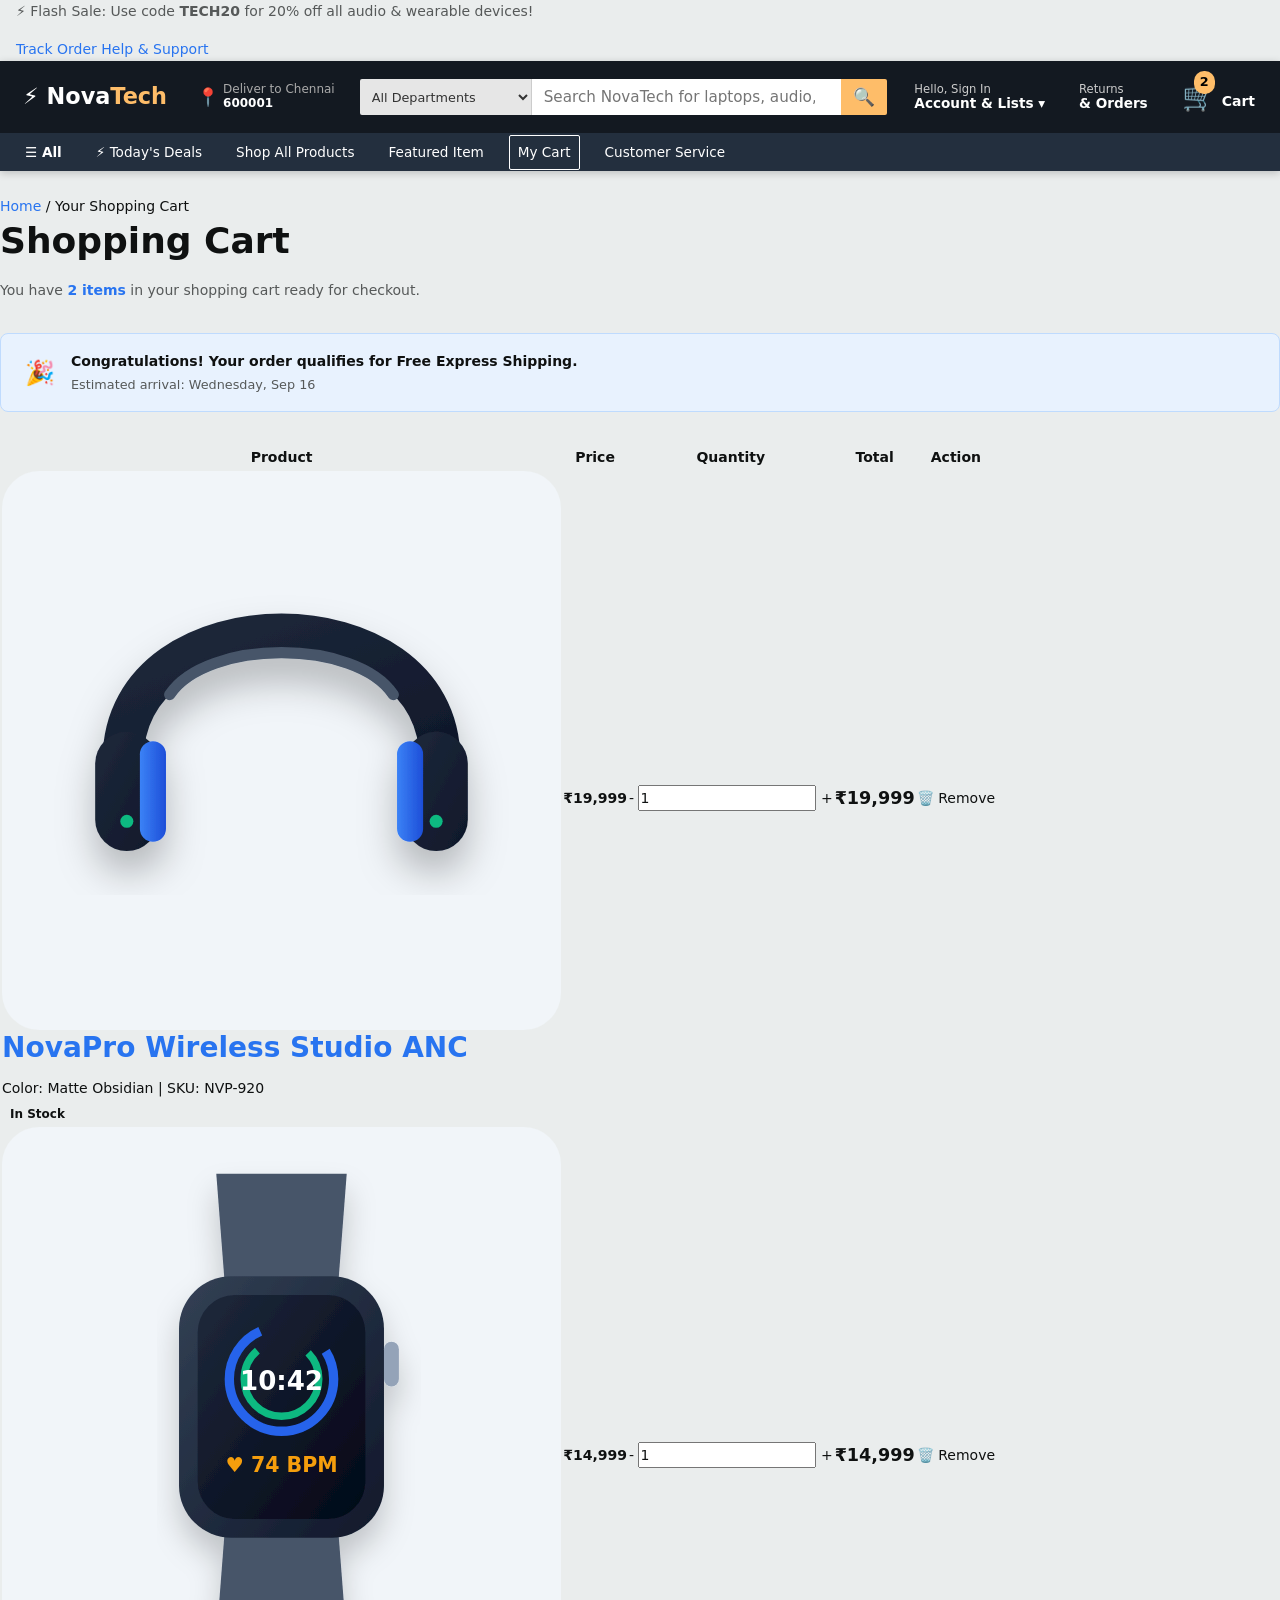
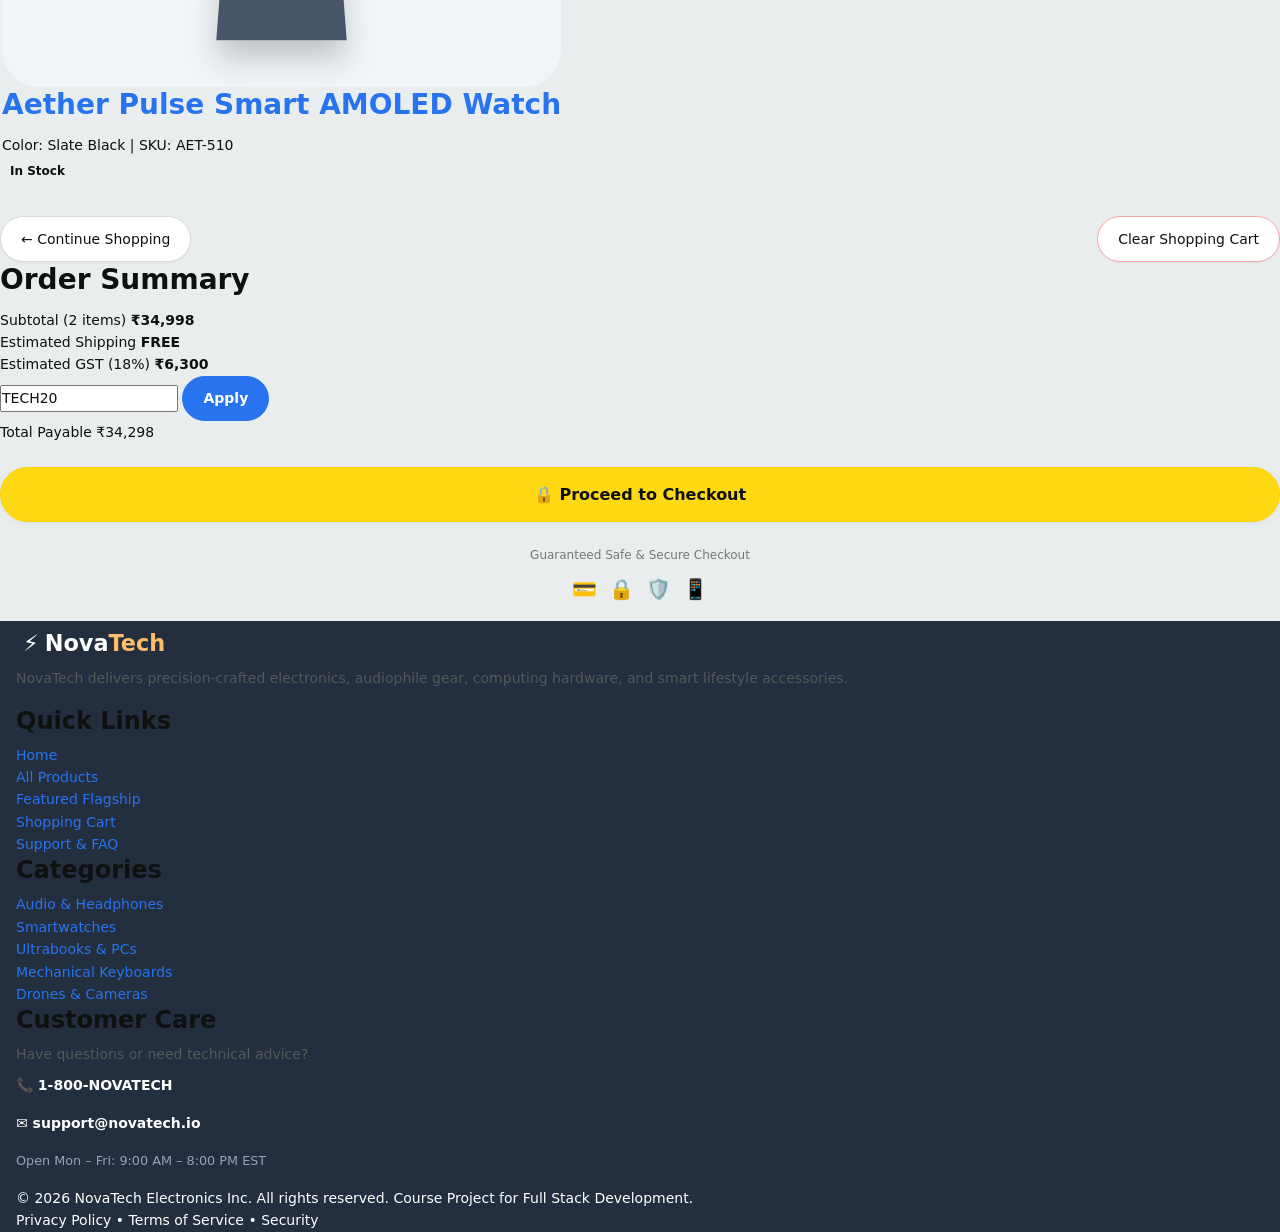
==== commit 0300fa3f: "feat(currency): update all prices, cart, and policies to INR (₹)" ====
--- a/cart.html
+++ b/cart.html
@@ -142,7 +142,7 @@
                 </div>
               </td>
               <td data-label="Price">
-                <strong style="color: var(--color-secondary);">$249.00</strong>
+                <strong style="color: var(--color-secondary);">₹19,999</strong>
               </td>
               <td data-label="Quantity">
                 <div class="quantity-stepper">
@@ -152,7 +152,7 @@
                 </div>
               </td>
               <td data-label="Total">
-                <strong style="font-size: 1.1rem; color: var(--color-secondary);">$249.00</strong>
+                <strong style="font-size: 1.1rem; color: var(--color-secondary);">₹19,999</strong>
               </td>
               <td data-label="Action">
                 <button class="cart-remove-btn" onclick="showToast('Removed NovaPro Headphones from cart'); this.closest('tr').remove();" aria-label="Remove item">
@@ -174,7 +174,7 @@
                 </div>
               </td>
               <td data-label="Price">
-                <strong style="color: var(--color-secondary);">$189.99</strong>
+                <strong style="color: var(--color-secondary);">₹14,999</strong>
               </td>
               <td data-label="Quantity">
                 <div class="quantity-stepper">
@@ -184,7 +184,7 @@
                 </div>
               </td>
               <td data-label="Total">
-                <strong style="font-size: 1.1rem; color: var(--color-secondary);">$189.99</strong>
+                <strong style="font-size: 1.1rem; color: var(--color-secondary);">₹14,999</strong>
               </td>
               <td data-label="Action">
                 <button class="cart-remove-btn" onclick="showToast('Removed Aether Watch from cart'); this.closest('tr').remove();" aria-label="Remove item">
@@ -210,7 +210,7 @@
 
         <div class="summary-line-item">
           <span>Subtotal (2 items)</span>
-          <strong style="color: var(--color-secondary);">$438.99</strong>
+          <strong style="color: var(--color-secondary);">₹34,998</strong>
         </div>
 
         <div class="summary-line-item">
@@ -219,20 +219,20 @@
         </div>
 
         <div class="summary-line-item">
-          <span>Estimated Sales Tax (8%)</span>
-          <strong>$35.12</strong>
+          <span>Estimated GST (18%)</span>
+          <strong>₹6,300</strong>
         </div>
 
         <!-- Promo Code Input -->
         <div class="promo-input-group">
           <label for="promo-code" class="sr-only">Promo or Coupon Code</label>
           <input type="text" id="promo-code" class="form-control" placeholder="Promo code (e.g. TECH20)" value="TECH20" style="text-transform: uppercase;">
-          <button class="btn btn-secondary" onclick="showToast('Promo code TECH20 applied: -$20.00 saved!')">Apply</button>
+          <button class="btn btn-secondary" onclick="showToast('Promo code TECH20 applied: -₹7,000 saved!')">Apply</button>
         </div>
 
         <div class="summary-line-item total">
           <span>Total Payable</span>
-          <span>$454.11</span>
+          <span>₹34,298</span>
         </div>
 
         <button class="btn btn-primary btn-block btn-lg" style="margin-top: 1.5rem;" onclick="showToast('Proceeding to encrypted payment gateway...')">
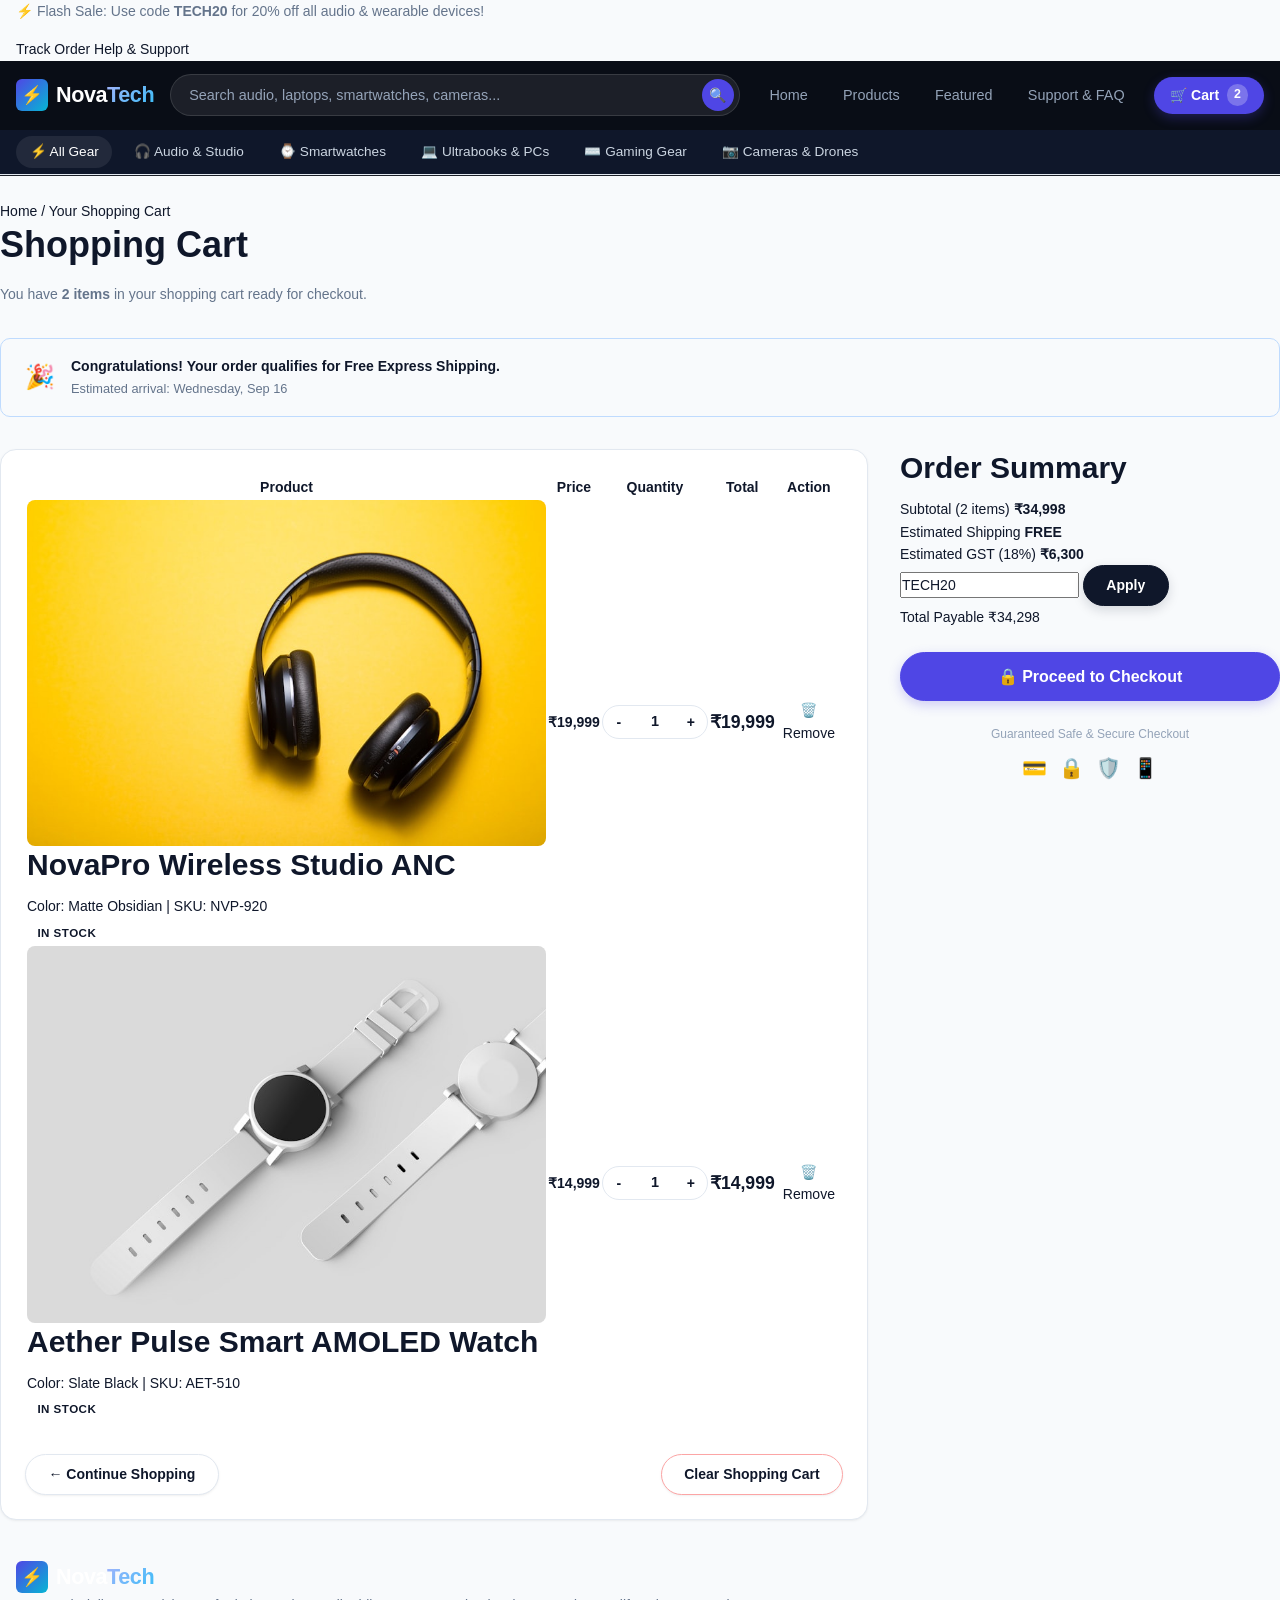
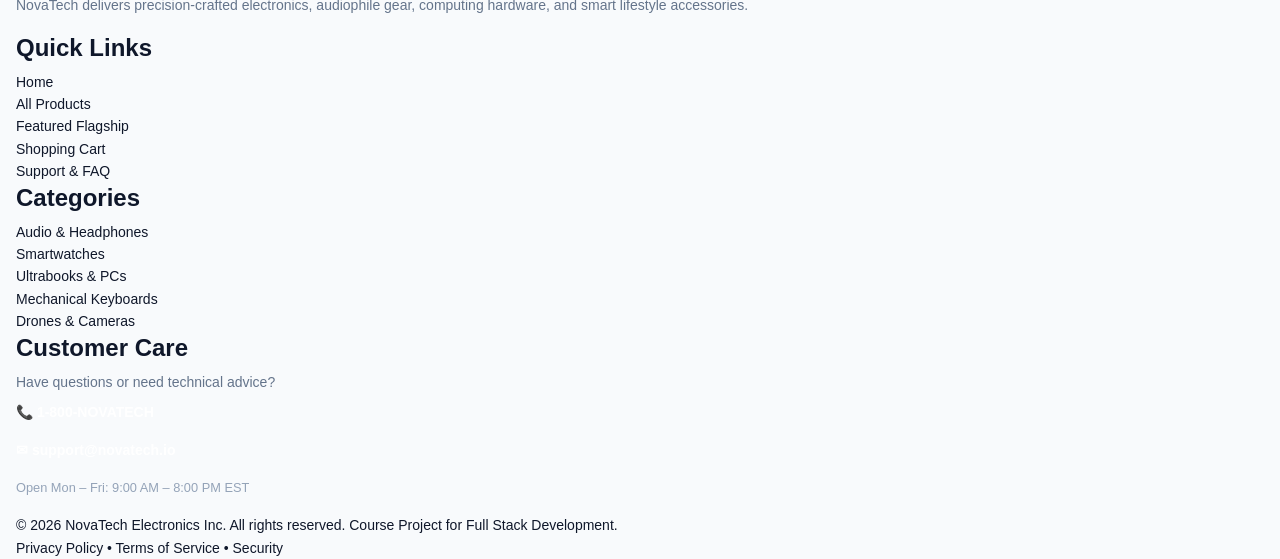
==== commit e2e87ecd: "feat(ui): redesign to modern tech commerce, add real product photos, remove Prime offers" ====
--- a/cart.html
+++ b/cart.html
@@ -25,65 +25,45 @@
     </div>
   </div>
 
-  <!-- Primary Amazon / Flipkart Multi-Tier Header -->
+  <!-- Modern Tech Header -->
   <header class="site-header">
     <div class="nav-top-bar">
       <!-- Brand Logo -->
       <a href="index.html" class="brand-logo" aria-label="NovaTech Homepage">
-        <span>⚡ Nova<span class="logo-accent">Tech</span></span>
+        <div class="logo-icon">⚡</div>
+        <span>Nova<span class="logo-accent">Tech</span></span>
       </a>
 
-      <!-- Delivery Location Widget -->
-      <div class="nav-location" title="Delivery Location">
-        <span class="nav-location-icon">📍</span>
-        <div class="nav-location-text">
-          <span>Deliver to Chennai</span>
-          <strong>600001</strong>
-        </div>
-      </div>
-
-      <!-- Wide Central Search Bar -->
+      <!-- Central Search Bar -->
       <form class="nav-search-bar" action="products.html" method="GET" role="search">
-        <select class="nav-search-category" aria-label="Select Category">
-          <option value="all">All Departments</option>
-          <option value="audio">Audio & Headphones</option>
-          <option value="computing">Laptops & PCs</option>
-          <option value="wearables">Smartwatches</option>
-          <option value="gaming">Gaming Tech</option>
-        </select>
-        <input type="search" name="q" class="nav-search-input" placeholder="Search NovaTech for laptops, audio, smartwatches..." aria-label="Search products">
+        <input type="search" name="q" class="nav-search-input" placeholder="Search audio, laptops, smartwatches, cameras..." aria-label="Search products">
         <button type="submit" class="nav-search-btn" aria-label="Submit search">🔍</button>
       </form>
 
-      <!-- Account / Returns / Cart -->
-      <div class="nav-user-item">
-        <span class="nav-line-1">Hello, Sign In</span>
-        <span class="nav-line-2">Account & Lists ▾</span>
-      </div>
-
-      <a href="cart.html" class="nav-user-item">
-        <span class="nav-line-1">Returns</span>
-        <span class="nav-line-2">& Orders</span>
+      <!-- Navigation Links -->
+      <nav class="nav-links-wrap">
+        <a href="index.html" class="nav-link-btn">Home</a>
+        <a href="products.html" class="nav-link-btn">Products</a>
+        <a href="product-detail.html" class="nav-link-btn">Featured</a>
+        <a href="contact.html" class="nav-link-btn">Support & FAQ</a>
+      </nav>
+
+      <!-- Cart Pill -->
+      <a href="cart.html" class="nav-cart-pill" aria-label="View shopping cart">
+        <span>🛒 Cart</span>
+        <span class="nav-cart-count-badge cart-count-badge">2</span>
       </a>
-
-      <a href="cart.html" class="nav-cart-btn" aria-label="View shopping cart">
-        <div class="nav-cart-icon-wrap">
-          <span class="nav-cart-icon">🛒</span>
-          <span class="nav-cart-badge">2</span>
-        </div>
-        <span class="nav-cart-label">Cart</span>
-      </a>
-    </div>
-
-    <!-- Secondary Nav Ribbon -->
-    <nav class="sub-nav-ribbon" aria-label="Department Ribbon">
+    </div>
+
+    <!-- Category Ribbon -->
+    <nav class="sub-nav-ribbon" aria-label="Category Navigation">
       <div class="sub-nav-container">
-        <a href="products.html" class="sub-nav-link" style="font-weight: 700;">☰ All</a>
-        <a href="index.html" class="sub-nav-link">⚡ Today's Deals</a>
-        <a href="products.html" class="sub-nav-link">Shop All Products</a>
-        <a href="product-detail.html" class="sub-nav-link">Featured Item</a>
-        <a href="cart.html" class="sub-nav-link active">My Cart</a>
-        <a href="contact.html" class="sub-nav-link">Customer Service</a>
+        <a href="products.html" class="sub-nav-link active">⚡ All Gear</a>
+        <a href="products.html" class="sub-nav-link">🎧 Audio & Studio</a>
+        <a href="products.html" class="sub-nav-link">⌚ Smartwatches</a>
+        <a href="products.html" class="sub-nav-link">💻 Ultrabooks & PCs</a>
+        <a href="products.html" class="sub-nav-link">⌨️ Gaming Gear</a>
+        <a href="products.html" class="sub-nav-link">📷 Cameras & Drones</a>
       </div>
     </nav>
   </header>
@@ -133,7 +113,7 @@
             <tr>
               <td class="cart-product-td" data-label="Product">
                 <div class="cart-product-cell">
-                  <img src="assets/images/headphones.svg" alt="NovaPro Wireless ANC Headphones" class="cart-thumb">
+                  <img src="assets/images/headphones.jpg" alt="NovaPro Wireless ANC Headphones" class="cart-thumb" style="object-fit: cover; border-radius: 8px;">
                   <div>
                     <h2 class="cart-product-name"><a href="product-detail.html">NovaPro Wireless Studio ANC</a></h2>
                     <div class="cart-product-sku">Color: Matte Obsidian | SKU: NVP-920</div>
@@ -165,7 +145,7 @@
             <tr>
               <td class="cart-product-td" data-label="Product">
                 <div class="cart-product-cell">
-                  <img src="assets/images/smartwatch.svg" alt="Aether Pulse Smart AMOLED Watch" class="cart-thumb">
+                  <img src="assets/images/smartwatch.jpg" alt="Aether Pulse Smart AMOLED Watch" class="cart-thumb" style="object-fit: cover; border-radius: 8px;">
                   <div>
                     <h2 class="cart-product-name"><a href="product-detail.html">Aether Pulse Smart AMOLED Watch</a></h2>
                     <div class="cart-product-sku">Color: Slate Black | SKU: AET-510</div>
--- a/css/variables.css
+++ b/css/variables.css
@@ -1,57 +1,69 @@
 /* ==========================================================================
-   NovaTech E-Commerce Design System - Amazon & Flipkart Inspired Tokens
+   NovaTech Design System - Modern Tech Commerce Tokens
+   Clean, premium, high-converting digital storefront (No Amazon replica)
    ========================================================================== */
 
 :root {
-  /* E-Commerce Marketplace Brand Palette */
-  --color-nav-bg: #131921;           /* Amazon Signature Charcoal/Navy */
-  --color-nav-text: #ffffff;
-  --color-subnav-bg: #232f3e;        /* Secondary Dark Slate Nav */
-  --color-subnav-text: #ffffff;
+  /* Brand Identity & Palette */
+  --color-brand: #4f46e5;            /* Electric Indigo */
+  --color-brand-hover: #4338ca;
+  --color-brand-light: #eef2ff;
+  --color-brand-glow: rgba(79, 70, 229, 0.25);
+
+  --color-cyan: #06b6d4;             /* Cyber Cyan Accent */
+  --color-cyan-hover: #0891b2;
+  --color-cyan-light: #ecfeff;
+
+  --color-emerald: #10b981;          /* Stock & Savings Green */
+  --color-emerald-light: #ecfdf5;
+  --color-emerald-text: #047857;
+
+  --color-rose: #f43f5e;             /* Flash Sale & Wishlist */
+  --color-rose-light: #fff1f2;
+  --color-amber: #f59e0b;            /* Star Rating Gold */
+
+  /* Navigation Bar */
+  --color-nav-bg: #090d16;           /* Deep Obsidian Night */
+  --color-nav-border: rgba(255, 255, 255, 0.08);
+  --color-nav-text: #f8fafc;
+  --color-nav-muted: #94a3b8;
+  --color-nav-hover: #ffffff;
   
-  --color-primary: #2874f0;          /* Flipkart Royal Tech Blue */
-  --color-primary-hover: #125cdb;
-  --color-primary-light: #e8f2fe;
+  --color-subnav-bg: #0f172a;        /* Secondary Slate Ribbon */
+  --color-subnav-text: #cbd5e1;
 
-  /* Call-to-Action Buttons (Amazon / Flipkart Standard) */
-  --color-cta-yellow: #ffd814;       /* Amazon Primary Add to Cart */
-  --color-cta-yellow-hover: #f7ca00;
-  --color-cta-yellow-border: #fcd200;
+  /* Primary Call-to-Actions */
+  --color-cta-primary: #4f46e5;
+  --color-cta-primary-hover: #4338ca;
+  --color-cta-primary-text: #ffffff;
+
+  --color-cta-secondary: #0f172a;
+  --color-cta-secondary-hover: #1e293b;
+  --color-cta-secondary-text: #ffffff;
+
+  --color-cta-outline-border: #cbd5e1;
+  --color-cta-outline-hover: #f1f5f9;
+
+  /* Background & Surface Colors */
+  --color-bg-main: #f8fafc;          /* Modern Tech Slate Canvas */
+  --color-bg-surface: #ffffff;       /* Pure Crisp White */
+  --color-bg-subtle: #f1f5f9;        /* Soft Slate */
+  --color-bg-alt: #e2e8f0;
   
-  --color-cta-orange: #ffa41c;       /* Amazon Buy Now / Flipkart Orange */
-  --color-cta-orange-hover: #fa8900;
-  --color-cta-orange-border: #ff8f00;
-
-  --color-search-btn: #febd69;       /* Amazon Amber Search Button */
-  --color-search-btn-hover: #f3a847;
-
-  /* Badges & Trust Accents */
-  --color-choice-bg: #232f3e;        /* "NovaTech's Choice" Dark Badge */
-  --color-choice-accent: #f08804;
-  --color-deal-red: #cc0c39;         /* Deal of the Day Red */
-  --color-deal-bg: #ffe4e6;
-  --color-prime-blue: #00a8e1;       /* Express / Assured Delivery */
-  --color-stock-green: #007600;      /* In Stock Green */
-  --color-discount-green: #388e3c;   /* 25% Off Green Tag */
-  --color-star-gold: #ffa41c;        /* Customer Review Stars */
-
-  /* Neutral Surface & Background Colors */
-  --color-bg-main: #eaeded;          /* Authentic Marketplace Canvas */
-  --color-bg-surface: #ffffff;       /* Pure White Product Cards */
-  --color-bg-subtle: #f7fafa;
-  --color-border: #d5d9d9;           /* Clean product card borders */
-  --color-border-hover: #888c8c;
+  --color-border: #e2e8f0;           /* Subtle card borders */
+  --color-border-hover: #cbd5e1;
+  --color-border-focus: #6366f1;
 
   /* Typography Colors */
-  --color-text-main: #0f1111;        /* High-contrast commercial dark */
-  --color-text-muted: #565959;       /* Secondary neutral text */
-  --color-text-light: #767676;
-  --color-link: #007185;             /* Amazon Blue Hyperlink */
-  --color-link-hover: #c7511f;       /* Orange-brown hover */
+  --color-text-main: #0f172a;        /* High-contrast Slate 900 */
+  --color-text-muted: #64748b;       /* Secondary Slate 500 */
+  --color-text-light: #94a3b8;       /* Subtle Slate 400 */
+  --color-link: #4f46e5;
+  --color-link-hover: #3730a3;
 
   /* Typography System */
-  --font-family-base: "Ember", "Amazon Ember", system-ui, -apple-system, BlinkMacSystemFont, "Segoe UI", Roboto, Arial, sans-serif;
-  --font-family-heading: "Amazon Ember", system-ui, -apple-system, BlinkMacSystemFont, "Segoe UI", Roboto, sans-serif;
+  --font-family-base: -apple-system, BlinkMacSystemFont, "Segoe UI", Roboto, "Inter", "Helvetica Neue", Arial, sans-serif;
+  --font-family-heading: -apple-system, BlinkMacSystemFont, "Segoe UI", Roboto, "Inter", sans-serif;
   
   --font-size-xs: 0.75rem;    /* 12px */
   --font-size-sm: 0.8125rem;  /* 13px */
@@ -60,7 +72,7 @@
   --font-size-lg: 1.125rem;   /* 18px */
   --font-size-xl: 1.25rem;    /* 20px */
   --font-size-2xl: 1.5rem;    /* 24px */
-  --font-size-3xl: 1.75rem;   /* 28px */
+  --font-size-3xl: 1.875rem;  /* 30px */
   --font-size-4xl: 2.25rem;   /* 36px */
 
   --font-weight-normal: 400;
@@ -78,19 +90,27 @@
   --space-6: 1.5rem;
   --space-8: 2rem;
   --space-10: 2.5rem;
+  --space-12: 3rem;
 
-  /* Border Radii */
-  --radius-xs: 2px;
-  --radius-sm: 4px;
-  --radius-md: 8px;
-  --radius-lg: 12px;
+  /* Smooth Modern Radii */
+  --radius-xs: 4px;
+  --radius-sm: 6px;
+  --radius-md: 10px;
+  --radius-lg: 16px;
+  --radius-xl: 24px;
   --radius-full: 9999px;
 
-  /* Box Shadows */
-  --shadow-card: 0 1px 3px rgba(0, 0, 0, 0.08), 0 1px 2px rgba(0, 0, 0, 0.06);
-  --shadow-hover: 0 8px 16px -2px rgba(0, 0, 0, 0.12), 0 4px 6px -2px rgba(0, 0, 0, 0.06);
-  --shadow-modal: 0 20px 25px -5px rgba(0, 0, 0, 0.25), 0 10px 10px -5px rgba(0, 0, 0, 0.1);
+  /* Modern Ambient Shadows */
+  --shadow-card: 0 1px 3px 0 rgba(0, 0, 0, 0.05), 0 1px 2px -1px rgba(0, 0, 0, 0.05);
+  --shadow-hover: 0 12px 24px -4px rgba(15, 23, 42, 0.08), 0 4px 8px -2px rgba(15, 23, 42, 0.04);
+  --shadow-glow: 0 0 20px var(--color-brand-glow);
+  --shadow-modal: 0 25px 50px -12px rgba(15, 23, 42, 0.25);
+
+  /* Transitions */
+  --transition-fast: 150ms cubic-bezier(0.4, 0, 0.2, 1);
+  --transition-base: 250ms cubic-bezier(0.4, 0, 0.2, 1);
+  --transition-smooth: 350ms cubic-bezier(0.16, 1, 0.3, 1);
 
   /* Layout Containers */
-  --container-max-width: 1440px;
+  --container-max-width: 1320px;
 }
--- a/css/components.css
+++ b/css/components.css
@@ -1,18 +1,19 @@
 /* ==========================================================================
-   NovaTech - Commercial E-Commerce Components (Amazon & Flipkart Design System)
+   NovaTech - Modern Commercial E-Commerce Components
+   Custom, high-converting, original digital storefront (No Amazon replica)
    ========================================================================== */
 
-/* --- 1. Core Buttons & Amazon/Flipkart CTAs --- */
+/* --- 1. Modern Buttons & Action CTAs --- */
 .btn {
   display: inline-flex;
   align-items: center;
   justify-content: center;
   gap: var(--space-2);
-  padding: 0.65rem 1.25rem;
+  padding: 0.65rem 1.4rem;
   font-size: var(--font-size-base);
-  font-weight: var(--font-weight-medium);
-  border-radius: var(--radius-full);
-  transition: all var(--transition-fast);
+  font-weight: var(--font-weight-semibold);
+  border-radius: var(--radius-full);
+  transition: all var(--transition-base);
   text-align: center;
   white-space: nowrap;
   user-select: none;
@@ -20,84 +21,76 @@
   border: 1px solid transparent;
   font-family: inherit;
   text-decoration: none;
-}
-
-/* Amazon Yellow - Primary Add to Cart */
+  line-height: 1.25;
+}
+
+/* Primary Indigo Button */
 .btn-primary, .btn-cart-yellow {
-  background-color: var(--color-cta-yellow);
-  border-color: var(--color-cta-yellow-border);
-  color: #0f1111;
-  box-shadow: 0 2px 5px 0 rgba(213, 217, 217, 0.5);
-  font-weight: var(--font-weight-semibold);
+  background: var(--color-brand);
+  border-color: var(--color-brand);
+  color: #ffffff;
+  box-shadow: 0 4px 12px rgba(79, 70, 229, 0.25);
 }
 
 .btn-primary:hover, .btn-cart-yellow:hover {
-  background-color: var(--color-cta-yellow-hover);
-  border-color: #f2c200;
-  color: #0f1111;
-}
-
-/* Amazon Orange - Buy Now / Checkout */
-.btn-orange, .btn-buy-now {
-  background-color: var(--color-cta-orange);
-  border-color: var(--color-cta-orange-border);
-  color: #0f1111;
-  box-shadow: 0 2px 5px 0 rgba(213, 217, 217, 0.5);
-  font-weight: var(--font-weight-semibold);
-}
-
-.btn-orange:hover, .btn-buy-now:hover {
-  background-color: var(--color-cta-orange-hover);
-  border-color: #e67a00;
-  color: #0f1111;
-}
-
-/* Flipkart Blue Button */
-.btn-secondary, .btn-flipkart {
-  background-color: var(--color-primary);
-  border-color: var(--color-primary);
-  color: #ffffff;
-  font-weight: var(--font-weight-semibold);
-}
-
-.btn-secondary:hover, .btn-flipkart:hover {
-  background-color: var(--color-primary-hover);
-  border-color: var(--color-primary-hover);
-  color: #ffffff;
-}
-
+  background: var(--color-brand-hover);
+  border-color: var(--color-brand-hover);
+  box-shadow: 0 6px 16px rgba(79, 70, 229, 0.35);
+  transform: translateY(-1px);
+  color: #ffffff;
+}
+
+/* Secondary Obsidian Button */
+.btn-secondary, .btn-orange, .btn-buy-now, .btn-flipkart {
+  background: var(--color-cta-secondary);
+  border-color: var(--color-cta-secondary);
+  color: #ffffff;
+  box-shadow: 0 4px 12px rgba(15, 23, 42, 0.15);
+}
+
+.btn-secondary:hover, .btn-orange:hover, .btn-buy-now:hover, .btn-flipkart:hover {
+  background: var(--color-cta-secondary-hover);
+  border-color: var(--color-cta-secondary-hover);
+  color: #ffffff;
+  transform: translateY(-1px);
+}
+
+/* Clean Outline Button */
 .btn-outline {
-  background-color: #ffffff;
-  border: 1px solid var(--color-border);
-  color: var(--color-text-main);
-  box-shadow: 0 1px 2px rgba(0, 0, 0, 0.05);
+  background: #ffffff;
+  border: 1px solid var(--color-border);
+  color: var(--color-text-main);
+  box-shadow: var(--shadow-card);
 }
 
 .btn-outline:hover {
-  background-color: var(--color-bg-subtle);
+  background: var(--color-bg-subtle);
   border-color: var(--color-border-hover);
+  color: var(--color-brand);
 }
 
 .btn-outline-primary {
-  background-color: transparent;
-  border: 1px solid var(--color-link);
-  color: var(--color-link);
+  background: transparent;
+  border: 1.5px solid var(--color-brand);
+  color: var(--color-brand);
 }
 
 .btn-outline-primary:hover {
-  background-color: #eef6f8;
+  background: var(--color-brand-light);
+  color: var(--color-brand-hover);
 }
 
 .btn-sm {
-  padding: 0.35rem 0.75rem;
+  padding: 0.45rem 0.95rem;
   font-size: var(--font-size-xs);
-  border-radius: var(--radius-sm);
+  border-radius: var(--radius-full);
 }
 
 .btn-lg {
-  padding: 0.85rem 1.75rem;
+  padding: 0.85rem 1.85rem;
   font-size: var(--font-size-md);
   font-weight: var(--font-weight-bold);
+  border-radius: var(--radius-full);
 }
 
 .btn-block {
@@ -105,14 +98,14 @@
 }
 
 .btn-icon {
-  width: 36px;
-  height: 36px;
+  width: 38px;
+  height: 38px;
   padding: 0;
   border-radius: var(--radius-full);
   display: inline-flex;
   align-items: center;
   justify-content: center;
-  background-color: #ffffff;
+  background: #ffffff;
   border: 1px solid var(--color-border);
   color: var(--color-text-main);
   transition: all var(--transition-fast);
@@ -120,177 +113,168 @@
 }
 
 .btn-icon:hover {
-  background-color: var(--color-bg-subtle);
-  color: var(--color-link);
-}
-
-/* --- 2. Amazon / Flipkart Badges --- */
+  background: var(--color-bg-subtle);
+  border-color: var(--color-brand);
+  color: var(--color-brand);
+}
+
+/* --- 2. Modern Product Badges --- */
 .badge {
   display: inline-flex;
   align-items: center;
   gap: 4px;
-  padding: 0.25rem 0.5rem;
-  font-size: var(--font-size-xs);
-  font-weight: var(--font-weight-bold);
-  border-radius: var(--radius-xs);
+  padding: 0.25rem 0.65rem;
+  font-size: 0.725rem;
+  font-weight: 700;
+  border-radius: var(--radius-full);
   line-height: 1.2;
-}
-
-/* "Amazon's Choice" Style Badge */
-.badge-choice {
-  background-color: var(--color-choice-bg);
-  color: #ffffff;
-  font-size: 0.7rem;
   text-transform: uppercase;
   letter-spacing: 0.04em;
-  padding: 0.3rem 0.6rem;
-  border-radius: 2px;
-}
-
-.badge-choice .badge-accent {
-  color: var(--color-choice-accent);
-  font-weight: 800;
-}
-
-/* "Deal of the Day" Red Pill */
+}
+
+.badge-primary, .badge-choice {
+  background-color: var(--color-brand-light);
+  color: var(--color-brand);
+  border: 1px solid rgba(79, 70, 229, 0.2);
+}
+
 .badge-deal, .badge-sale {
-  background-color: var(--color-deal-red);
-  color: #ffffff;
-  font-size: 0.7rem;
+  background-color: var(--color-rose-light);
+  color: var(--color-rose);
+  border: 1px solid rgba(244, 63, 94, 0.2);
+}
+
+.badge-new {
+  background-color: var(--color-cyan-light);
+  color: var(--color-cyan-hover);
+  border: 1px solid rgba(6, 182, 212, 0.2);
+}
+
+.badge-discount-tag {
+  background-color: var(--color-emerald-light);
+  color: var(--color-emerald-text);
   font-weight: 700;
-  padding: 0.25rem 0.5rem;
-  border-radius: 2px;
-}
-
-/* Flipkart Assured / Prime Blue Tag */
-.badge-prime, .badge-assured {
-  color: var(--color-prime-blue);
-  font-weight: 800;
-  font-style: italic;
+  padding: 0.2rem 0.5rem;
+  border-radius: var(--radius-full);
+  font-size: 0.75rem;
+  border: 1px solid rgba(16, 185, 129, 0.2);
+}
+
+/* Fast Dispatch Tag (Replaces Prime) */
+.badge-dispatch {
+  color: var(--color-brand);
+  font-weight: 700;
   font-size: 0.8rem;
   display: inline-flex;
   align-items: center;
-  gap: 2px;
-}
-
-.badge-prime::before {
-  content: "✓";
-  color: var(--color-cta-orange);
-  font-weight: 900;
-  font-style: normal;
-}
-
-.badge-discount-tag {
-  background-color: #e7f4e8;
-  color: var(--color-stock-green);
-  font-weight: 700;
-  padding: 0.15rem 0.4rem;
-  border-radius: 2px;
-  font-size: 0.75rem;
-}
-
-/* --- 3. Star Ratings & Customer Reviews --- */
+  gap: 4px;
+}
+
+/* --- 3. Star Ratings --- */
 .rating {
   display: inline-flex;
   align-items: center;
-  gap: 4px;
+  gap: 6px;
 }
 
 .rating-stars {
-  color: var(--color-star-gold);
+  color: var(--color-amber);
   font-size: 0.95rem;
   display: flex;
-  gap: 1px;
+  gap: 2px;
 }
 
 .rating-score {
   font-size: var(--font-size-sm);
-  font-weight: var(--font-weight-bold);
+  font-weight: 700;
   color: var(--color-text-main);
 }
 
 .rating-count {
   font-size: var(--font-size-xs);
-  color: var(--color-link);
-  cursor: pointer;
+  color: var(--color-text-muted);
   text-decoration: none;
 }
 
 .rating-count:hover {
+  color: var(--color-brand);
   text-decoration: underline;
-  color: var(--color-link-hover);
-}
-
-/* --- 4. Product Card (Amazon / Flipkart Grid Item) --- */
+}
+
+/* --- 4. Modern Product Card --- */
 .product-card {
   background-color: var(--color-bg-surface);
   border: 1px solid var(--color-border);
-  border-radius: var(--radius-sm);
+  border-radius: var(--radius-lg);
   overflow: hidden;
   display: flex;
   flex-direction: column;
-  transition: box-shadow var(--transition-fast), border-color var(--transition-fast);
+  transition: all var(--transition-base);
   position: relative;
-  padding: var(--space-3);
+  padding: var(--space-4);
+  box-shadow: var(--shadow-card);
 }
 
 .product-card:hover {
-  box-shadow: 0 4px 16px rgba(0, 0, 0, 0.12);
-  border-color: #bbb;
+  box-shadow: var(--shadow-hover);
+  border-color: var(--color-border-hover);
+  transform: translateY(-3px);
 }
 
 .product-card-img-wrap {
   position: relative;
   width: 100%;
-  aspect-ratio: 1 / 1;
-  background-color: #ffffff;
+  aspect-ratio: 4 / 3;
+  background-color: #f1f5f9;
+  border-radius: var(--radius-md);
   overflow: hidden;
   display: flex;
   align-items: center;
   justify-content: center;
-  padding: var(--space-4);
   cursor: pointer;
 }
 
 .product-card-img {
-  max-width: 100%;
-  max-height: 100%;
-  object-fit: contain;
-  transition: transform var(--transition-base);
+  width: 100%;
+  height: 100%;
+  object-fit: cover;
+  transition: transform var(--transition-smooth);
 }
 
 .product-card:hover .product-card-img {
-  transform: scale(1.05);
+  transform: scale(1.06);
 }
 
 .product-card-badge {
   position: absolute;
-  top: 8px;
-  left: 8px;
+  top: 10px;
+  left: 10px;
   z-index: 2;
 }
 
 .product-card-wishlist {
   position: absolute;
-  top: 8px;
-  right: 8px;
-  background: rgba(255, 255, 255, 0.85);
-  border: 1px solid var(--color-border);
-  width: 32px;
-  height: 32px;
+  top: 10px;
+  right: 10px;
+  background: rgba(255, 255, 255, 0.9);
+  backdrop-filter: blur(4px);
+  border: 1px solid var(--color-border);
+  width: 34px;
+  height: 34px;
   border-radius: var(--radius-full);
   display: flex;
   align-items: center;
   justify-content: center;
   cursor: pointer;
   font-size: 1rem;
-  color: #888;
+  color: var(--color-text-muted);
   transition: all var(--transition-fast);
   z-index: 2;
 }
 
 .product-card-wishlist:hover {
-  color: var(--color-deal-red);
+  color: var(--color-rose);
+  border-color: var(--color-rose);
   background: #ffffff;
 }
 
@@ -298,64 +282,58 @@
   display: flex;
   flex-direction: column;
   flex: 1 1 auto;
-  padding-top: var(--space-2);
+  padding-top: var(--space-3);
 }
 
 .product-card-brand {
-  font-size: 0.75rem;
-  color: var(--color-text-muted);
+  font-size: 0.725rem;
+  color: var(--color-brand);
   text-transform: uppercase;
-  letter-spacing: 0.05em;
-  font-weight: var(--font-weight-semibold);
-  margin-bottom: 2px;
+  letter-spacing: 0.06em;
+  font-weight: 700;
+  margin-bottom: 4px;
 }
 
 .product-card-title {
-  font-size: 0.925rem;
-  font-weight: 500;
-  line-height: 1.35;
-  color: var(--color-text-main);
-  margin-bottom: 4px;
+  font-size: 0.95rem;
+  font-weight: 600;
+  line-height: 1.4;
+  color: var(--color-text-main);
+  margin-bottom: 6px;
   display: -webkit-box;
   -webkit-line-clamp: 2;
   -webkit-box-orient: vertical;
   overflow: hidden;
   cursor: pointer;
+  transition: color var(--transition-fast);
 }
 
 .product-card-title:hover {
-  color: var(--color-link-hover);
+  color: var(--color-brand);
 }
 
 .product-card-price-row {
   display: flex;
   align-items: baseline;
   flex-wrap: wrap;
-  gap: 6px;
-  margin: 6px 0 4px;
+  gap: 8px;
+  margin: 6px 0 8px;
 }
 
 .product-price-current {
   font-size: 1.25rem;
-  font-weight: 700;
+  font-weight: 800;
   color: var(--color-text-main);
 }
 
 .product-price-current .currency-symbol {
-  font-size: 0.75em;
-  vertical-align: top;
+  font-size: 0.8em;
 }
 
 .product-price-original {
-  font-size: 0.8rem;
-  color: var(--color-text-muted);
+  font-size: 0.85rem;
+  color: var(--color-text-light);
   text-decoration: line-through;
-}
-
-.product-discount-percent {
-  font-size: 0.8rem;
-  color: var(--color-deal-red);
-  font-weight: 700;
 }
 
 .product-card-delivery {
@@ -363,6 +341,9 @@
   color: var(--color-text-muted);
   margin-bottom: var(--space-3);
   line-height: 1.4;
+  display: flex;
+  align-items: center;
+  gap: 6px;
 }
 
 .product-card-delivery strong {
@@ -373,21 +354,21 @@
   margin-top: auto;
 }
 
-/* --- 5. Multi-Tier Amazon / Flipkart Header --- */
+/* --- 5. Modern Tech Header --- */
 .site-header {
   background-color: var(--color-nav-bg);
-  color: #ffffff;
+  border-bottom: 1px solid var(--color-nav-border);
   position: sticky;
   top: 0;
   z-index: 100;
-  box-shadow: 0 2px 8px rgba(0, 0, 0, 0.2);
+  backdrop-filter: blur(12px);
 }
 
 .nav-top-bar {
   display: flex;
   align-items: center;
   gap: var(--space-4);
-  padding: 0.6rem var(--space-4);
+  padding: 0.85rem var(--space-4);
   max-width: var(--container-max-width);
   margin: 0 auto;
 }
@@ -395,413 +376,351 @@
 .brand-logo {
   display: flex;
   align-items: center;
-  gap: 6px;
-  font-size: 1.4rem;
+  gap: 8px;
+  font-size: 1.35rem;
   font-weight: 800;
   color: #ffffff;
   text-decoration: none;
-  white-space: nowrap;
-  padding: 4px 6px;
-  border: 1px solid transparent;
-  border-radius: 2px;
-}
-
-.brand-logo:hover {
-  border-color: #ffffff;
+  letter-spacing: -0.02em;
+}
+
+.brand-logo .logo-icon {
+  width: 32px;
+  height: 32px;
+  border-radius: var(--radius-sm);
+  background: linear-gradient(135deg, var(--color-brand) 0%, var(--color-cyan) 100%);
+  display: flex;
+  align-items: center;
+  justify-content: center;
+  font-size: 1.1rem;
 }
 
 .brand-logo .logo-accent {
-  color: var(--color-search-btn);
-}
-
-/* Delivery Location Widget (Amazon Style) */
-.nav-location {
-  display: flex;
-  align-items: center;
-  gap: 4px;
-  color: #cccccc;
-  font-size: 0.75rem;
-  cursor: pointer;
-  padding: 4px 6px;
-  border: 1px solid transparent;
-  border-radius: 2px;
-  white-space: nowrap;
-}
-
-.nav-location:hover {
-  border-color: #ffffff;
-}
-
-.nav-location-icon {
-  font-size: 1.1rem;
-  color: #ffffff;
-}
-
-.nav-location-text {
-  display: flex;
-  flex-direction: column;
-  line-height: 1.15;
-}
-
-.nav-location-text span {
-  color: #aaaaaa;
-}
-
-.nav-location-text strong {
-  color: #ffffff;
-  font-weight: 700;
-}
-
-/* Amazon Central Wide Search Bar */
+  background: linear-gradient(135deg, #a5b4fc 0%, #38bdf8 100%);
+  -webkit-background-clip: text;
+  -webkit-text-fill-color: transparent;
+}
+
+/* Clean Search Bar */
 .nav-search-bar {
   flex: 1 1 auto;
   display: flex;
-  align-items: stretch;
-  height: 40px;
-  border-radius: 4px;
-  overflow: hidden;
-  border: 2px solid transparent;
-  transition: border-color var(--transition-fast), box-shadow var(--transition-fast);
-}
-
-.nav-search-bar:focus-within {
-  border-color: var(--color-search-btn);
-  box-shadow: 0 0 0 2px rgba(254, 189, 105, 0.5);
-}
-
-.nav-search-category {
-  background-color: #e6e6e6;
-  color: #333333;
+  align-items: center;
+  position: relative;
+  max-width: 580px;
+}
+
+.nav-search-input {
+  width: 100%;
+  height: 42px;
+  border-radius: var(--radius-full);
+  background: rgba(255, 255, 255, 0.08);
+  border: 1px solid rgba(255, 255, 255, 0.12);
+  padding: 0 46px 0 18px;
+  font-size: 0.9rem;
+  color: #ffffff;
+  outline: none;
+  transition: all var(--transition-base);
+}
+
+.nav-search-input::placeholder {
+  color: var(--color-nav-muted);
+}
+
+.nav-search-input:focus {
+  background: rgba(255, 255, 255, 0.12);
+  border-color: var(--color-brand);
+  box-shadow: 0 0 0 3px rgba(79, 70, 229, 0.3);
+}
+
+.nav-search-btn {
+  position: absolute;
+  right: 6px;
+  width: 32px;
+  height: 32px;
+  border-radius: var(--radius-full);
+  background: var(--color-brand);
   border: none;
-  font-size: 0.8rem;
-  padding: 0 8px;
-  cursor: pointer;
-  outline: none;
-  border-right: 1px solid #ccc;
-  white-space: nowrap;
-}
-
-.nav-search-category:hover {
-  background-color: #dadada;
-}
-
-.nav-search-input {
-  flex: 1 1 auto;
-  border: none;
-  padding: 0 12px;
-  font-size: 0.95rem;
-  outline: none;
-  color: #0f1111;
-  background: #ffffff;
-}
-
-.nav-search-btn {
-  background-color: var(--color-search-btn);
-  border: none;
-  width: 46px;
+  color: #ffffff;
   display: flex;
   align-items: center;
   justify-content: center;
   cursor: pointer;
-  transition: background-color var(--transition-fast);
-  color: #111;
-  font-size: 1.1rem;
+  transition: all var(--transition-fast);
 }
 
 .nav-search-btn:hover {
-  background-color: var(--color-search-btn-hover);
-}
-
-/* User Account & Orders Nav Widgets */
-.nav-user-item {
-  display: flex;
-  flex-direction: column;
-  padding: 4px 8px;
-  border: 1px solid transparent;
-  border-radius: 2px;
-  cursor: pointer;
-  color: #ffffff;
+  background: var(--color-brand-hover);
+  transform: scale(1.05);
+}
+
+/* Nav Navigation Links */
+.nav-links-wrap {
+  display: flex;
+  align-items: center;
+  gap: var(--space-2);
+}
+
+.nav-link-btn {
+  color: var(--color-nav-muted);
   text-decoration: none;
-  line-height: 1.15;
-  white-space: nowrap;
-}
-
-.nav-user-item:hover {
-  border-color: #ffffff;
-}
-
-.nav-user-item .nav-line-1 {
-  font-size: 0.725rem;
-  color: #cccccc;
-}
-
-.nav-user-item .nav-line-2 {
-  font-size: 0.85rem;
-  font-weight: 700;
-  color: #ffffff;
-}
-
-/* Cart Widget with Badge */
-.nav-cart-btn {
-  display: flex;
-  align-items: center;
-  gap: 6px;
-  padding: 4px 8px;
-  border: 1px solid transparent;
-  border-radius: 2px;
-  cursor: pointer;
+  font-size: 0.9rem;
+  font-weight: 500;
+  padding: 0.45rem 0.85rem;
+  border-radius: var(--radius-full);
+  transition: all var(--transition-fast);
+  cursor: pointer;
+}
+
+.nav-link-btn:hover, .nav-link-btn.active {
+  color: #ffffff;
+  background: rgba(255, 255, 255, 0.08);
+}
+
+/* Nav Cart Pill Button */
+.nav-cart-pill {
+  display: inline-flex;
+  align-items: center;
+  gap: 8px;
+  background: var(--color-brand);
   color: #ffffff;
   text-decoration: none;
-  position: relative;
-}
-
-.nav-cart-btn:hover {
-  border-color: #ffffff;
-}
-
-.nav-cart-icon-wrap {
-  position: relative;
-  display: flex;
-  align-items: center;
-}
-
-.nav-cart-icon {
-  font-size: 1.7rem;
-}
-
-.nav-cart-badge {
-  position: absolute;
-  top: -4px;
-  left: 12px;
-  background-color: var(--color-search-btn);
-  color: #000000;
-  font-weight: 800;
-  font-size: 0.8rem;
-  padding: 1px 6px;
-  border-radius: 10px;
-  min-width: 18px;
-  text-align: center;
-}
-
-.nav-cart-label {
+  padding: 0.45rem 1rem;
+  border-radius: var(--radius-full);
   font-size: 0.875rem;
-  font-weight: 700;
-  padding-top: 8px;
-}
-
-/* Sub-Navigation Ribbon (All, Deals, Laptops...) */
+  font-weight: 600;
+  box-shadow: 0 4px 12px rgba(79, 70, 229, 0.3);
+  transition: all var(--transition-fast);
+  cursor: pointer;
+}
+
+.nav-cart-pill:hover {
+  background: var(--color-brand-hover);
+  transform: translateY(-1px);
+}
+
+.nav-cart-count-badge {
+  background: rgba(255, 255, 255, 0.25);
+  padding: 1px 7px;
+  border-radius: var(--radius-full);
+  font-size: 0.775rem;
+}
+
+/* Sub-Navigation Ribbon */
 .sub-nav-ribbon {
   background-color: var(--color-subnav-bg);
-  color: #ffffff;
+  border-bottom: 1px solid var(--color-border);
   padding: 0 var(--space-4);
   font-size: 0.85rem;
+}
+
+.sub-nav-container {
+  display: flex;
+  align-items: center;
+  gap: var(--space-2);
+  max-width: var(--container-max-width);
+  margin: 0 auto;
+  height: 44px;
   overflow-x: auto;
   white-space: nowrap;
 }
 
-.sub-nav-container {
-  display: flex;
-  align-items: center;
-  gap: var(--space-4);
-  max-width: var(--container-max-width);
-  margin: 0 auto;
-  height: 38px;
-}
-
 .sub-nav-link {
-  color: #ffffff;
+  color: var(--color-subnav-text);
   text-decoration: none;
-  padding: 6px 8px;
-  border: 1px solid transparent;
-  border-radius: 2px;
+  padding: 0.35rem 0.85rem;
+  border-radius: var(--radius-full);
   display: inline-flex;
   align-items: center;
-  gap: 4px;
+  gap: 6px;
   font-weight: 500;
   cursor: pointer;
+  transition: all var(--transition-fast);
 }
 
 .sub-nav-link:hover, .sub-nav-link.active {
-  border-color: #ffffff;
-}
-
-.sub-nav-link.highlight {
-  color: var(--color-search-btn);
-  font-weight: 700;
-}
-
-/* --- 6. Amazon Style Hero Carousel & Flash Deals --- */
-.hero-carousel {
+  color: #ffffff;
+  background: rgba(255, 255, 255, 0.08);
+}
+
+/* --- 6. Modern Tech Hero Showcase --- */
+.hero-showcase {
+  background: radial-gradient(circle at top right, #1e1b4b 0%, #0f172a 100%);
+  color: #ffffff;
+  padding: var(--space-10) var(--space-4);
   position: relative;
-  background: linear-gradient(135deg, #131921 0%, #1e293b 100%);
-  color: #ffffff;
-  padding: var(--space-8) var(--space-4);
-  margin-bottom: var(--space-4);
-  border-radius: 0;
   overflow: hidden;
 }
 
-.hero-content {
+.hero-showcase::after {
+  content: "";
+  position: absolute;
+  top: -50%;
+  right: -20%;
+  width: 600px;
+  height: 600px;
+  background: radial-gradient(circle, rgba(79, 70, 229, 0.25) 0%, transparent 70%);
+  pointer-events: none;
+}
+
+.hero-showcase-content {
   max-width: var(--container-max-width);
   margin: 0 auto;
   display: grid;
   grid-template-columns: 1.2fr 0.8fr;
   align-items: center;
   gap: var(--space-8);
-}
-
-.hero-tag {
-  display: inline-block;
-  background-color: var(--color-deal-red);
-  color: #ffffff;
-  font-weight: 700;
-  font-size: 0.75rem;
-  padding: 0.25rem 0.6rem;
-  border-radius: 2px;
-  text-transform: uppercase;
-  letter-spacing: 0.05em;
-  margin-bottom: var(--space-3);
-}
-
-.hero-title {
-  font-size: 2.25rem;
-  font-weight: 800;
-  line-height: 1.2;
-  margin-bottom: var(--space-3);
-  color: #ffffff;
-}
-
-.hero-subtitle {
-  font-size: 1.05rem;
-  color: #cbd5e1;
-  margin-bottom: var(--space-6);
-  line-height: 1.5;
-}
-
-.hero-cta-group {
-  display: flex;
-  gap: var(--space-3);
-  flex-wrap: wrap;
-}
-
-.hero-image-wrap {
-  display: flex;
-  align-items: center;
-  justify-content: center;
-}
-
-.hero-image {
-  max-height: 280px;
-  filter: drop-shadow(0 15px 25px rgba(0, 0, 0, 0.35));
-}
-
-/* Flipkart Style Circular Category Strip */
-.category-ribbon {
-  background-color: #ffffff;
-  border: 1px solid var(--color-border);
-  border-radius: var(--radius-sm);
-  padding: var(--space-3) var(--space-4);
-  margin: var(--space-4) auto;
-  max-width: var(--container-max-width);
-  display: flex;
-  align-items: center;
-  justify-content: space-around;
-  gap: var(--space-4);
-  overflow-x: auto;
-}
-
-.category-pill-item {
-  display: flex;
-  flex-direction: column;
+  position: relative;
+  z-index: 2;
+}
+
+.hero-pill-badge {
+  display: inline-flex;
   align-items: center;
   gap: 6px;
-  cursor: pointer;
-  text-decoration: none;
-  color: var(--color-text-main);
-  transition: transform var(--transition-fast);
-  min-width: 80px;
-}
-
-.category-pill-item:hover {
-  transform: translateY(-2px);
-  color: var(--color-primary);
-}
-
-.category-pill-icon {
-  width: 54px;
-  height: 54px;
-  border-radius: 50%;
-  background-color: #f1f3f6;
-  display: flex;
-  align-items: center;
-  justify-content: center;
-  font-size: 1.5rem;
-  border: 1px solid var(--color-border);
-}
-
-.category-pill-name {
+  background: rgba(99, 102, 241, 0.2);
+  border: 1px solid rgba(165, 180, 252, 0.3);
+  color: #c7d2fe;
   font-size: 0.8rem;
   font-weight: 600;
-  text-align: center;
-}
-
-/* Lightning Deals Row with Countdown Timer */
-.deals-header-bar {
+  padding: 0.35rem 0.85rem;
+  border-radius: var(--radius-full);
+  margin-bottom: var(--space-4);
+}
+
+.hero-showcase-title {
+  font-size: 2.75rem;
+  font-weight: 800;
+  line-height: 1.15;
+  letter-spacing: -0.03em;
+  margin-bottom: var(--space-4);
+}
+
+.hero-showcase-title span {
+  background: linear-gradient(135deg, #a5b4fc 0%, #38bdf8 100%);
+  -webkit-background-clip: text;
+  -webkit-text-fill-color: transparent;
+}
+
+.hero-showcase-desc {
+  font-size: 1.1rem;
+  color: #94a3b8;
+  line-height: 1.6;
+  margin-bottom: var(--space-6);
+  max-width: 540px;
+}
+
+.hero-preview-card {
+  position: relative;
+  border-radius: var(--radius-xl);
+  overflow: hidden;
+  box-shadow: 0 25px 50px -12px rgba(0, 0, 0, 0.5);
+  border: 1px solid rgba(255, 255, 255, 0.1);
+  background: rgba(255, 255, 255, 0.05);
+  backdrop-filter: blur(8px);
+  padding: 12px;
+}
+
+.hero-preview-img {
+  width: 100%;
+  height: 320px;
+  object-fit: cover;
+  border-radius: var(--radius-lg);
+  display: block;
+}
+
+/* Category Strip */
+.category-pill-strip {
+  display: flex;
+  align-items: center;
+  justify-content: center;
+  flex-wrap: wrap;
+  gap: var(--space-3);
+  margin: var(--space-8) auto;
+  max-width: var(--container-max-width);
+  padding: 0 var(--space-4);
+}
+
+.category-pill-btn {
+  display: inline-flex;
+  align-items: center;
+  gap: 8px;
+  background: #ffffff;
+  border: 1px solid var(--color-border);
+  color: var(--color-text-main);
+  padding: 0.6rem 1.2rem;
+  border-radius: var(--radius-full);
+  font-size: 0.875rem;
+  font-weight: 600;
+  cursor: pointer;
+  box-shadow: var(--shadow-card);
+  transition: all var(--transition-fast);
+}
+
+.category-pill-btn:hover, .category-pill-btn.active {
+  background: var(--color-brand);
+  color: #ffffff;
+  border-color: var(--color-brand);
+  transform: translateY(-2px);
+  box-shadow: 0 4px 12px rgba(79, 70, 229, 0.25);
+}
+
+/* Deals Strip */
+.deals-banner {
+  background: #ffffff;
+  border: 1px solid var(--color-border);
+  border-radius: var(--radius-lg);
+  padding: var(--space-4) var(--space-6);
+  margin-bottom: var(--space-6);
   display: flex;
   align-items: center;
   justify-content: space-between;
-  background-color: #ffffff;
-  padding: var(--space-3) var(--space-4);
-  border: 1px solid var(--color-border);
-  border-bottom: none;
-  border-radius: var(--radius-sm) var(--radius-sm) 0 0;
-}
-
-.deals-title-group {
-  display: flex;
-  align-items: center;
-  gap: var(--space-3);
-}
-
-.deals-title {
-  font-size: 1.25rem;
+  flex-wrap: wrap;
+  gap: var(--space-4);
+  box-shadow: var(--shadow-card);
+}
+
+.deals-timer-box {
+  display: inline-flex;
+  align-items: center;
+  gap: 8px;
+  background: var(--color-rose-light);
+  color: var(--color-rose);
+  padding: 0.4rem 0.9rem;
+  border-radius: var(--radius-full);
   font-weight: 700;
-  color: var(--color-text-main);
-}
-
-.deals-timer-badge {
-  display: inline-flex;
-  align-items: center;
-  gap: 6px;
-  background-color: var(--color-deal-bg);
-  color: var(--color-deal-red);
-  padding: 0.3rem 0.65rem;
-  border-radius: 4px;
-  font-weight: 700;
-  font-size: 0.825rem;
-}
-
-/* Amazon Quad Cluster Cards */
+  font-size: 0.85rem;
+  border: 1px solid rgba(244, 63, 94, 0.2);
+}
+
+/* Innovation Quad Grid */
 .quad-grid {
   display: grid;
   grid-template-columns: repeat(auto-fit, minmax(280px, 1fr));
-  gap: var(--space-4);
-  margin-bottom: var(--space-6);
+  gap: var(--space-6);
+  margin-bottom: var(--space-8);
 }
 
 .quad-card {
   background-color: #ffffff;
   border: 1px solid var(--color-border);
-  border-radius: var(--radius-sm);
-  padding: var(--space-4);
+  border-radius: var(--radius-lg);
+  padding: var(--space-6);
   display: flex;
   flex-direction: column;
+  box-shadow: var(--shadow-card);
+  transition: all var(--transition-base);
+}
+
+.quad-card:hover {
+  box-shadow: var(--shadow-hover);
+  border-color: var(--color-border-hover);
 }
 
 .quad-card-title {
   font-size: 1.15rem;
   font-weight: 700;
-  margin-bottom: var(--space-3);
+  margin-bottom: var(--space-4);
   color: var(--color-text-main);
 }
 
@@ -814,370 +733,353 @@
 
 .quad-mini-item {
   cursor: pointer;
+  border-radius: var(--radius-md);
+  padding: 6px;
+  transition: background var(--transition-fast);
+}
+
+.quad-mini-item:hover {
+  background: var(--color-bg-subtle);
 }
 
 .quad-mini-img-wrap {
-  aspect-ratio: 1 / 1;
-  background-color: #f7fafa;
-  border-radius: 4px;
-  display: flex;
-  align-items: center;
-  justify-content: center;
-  padding: 8px;
-  margin-bottom: 4px;
+  aspect-ratio: 4 / 3;
+  background-color: #f1f5f9;
+  border-radius: var(--radius-sm);
+  overflow: hidden;
+  margin-bottom: 6px;
 }
 
 .quad-mini-img {
-  max-width: 100%;
-  max-height: 100%;
-  object-fit: contain;
+  width: 100%;
+  height: 100%;
+  object-fit: cover;
 }
 
 .quad-mini-label {
-  font-size: 0.75rem;
-  color: var(--color-text-main);
-  line-height: 1.2;
+  font-size: 0.775rem;
+  font-weight: 600;
+  color: var(--color-text-main);
+  line-height: 1.3;
 }
 
 .quad-card-link {
   margin-top: auto;
-  font-size: 0.85rem;
-  color: var(--color-link);
+  font-size: 0.875rem;
+  color: var(--color-brand);
   text-decoration: none;
   font-weight: 600;
 }
 
 .quad-card-link:hover {
+  color: var(--color-brand-hover);
   text-decoration: underline;
-  color: var(--color-link-hover);
-}
-
-/* --- 7. Amazon Style Buy Box & Product Detail Page --- */
-.detail-layout-amazon {
+}
+
+/* Trust Guarantees Bar */
+.trust-bar {
   display: grid;
-  grid-template-columns: 0.9fr 1.2fr 0.9fr;
-  gap: var(--space-6);
-  background-color: #ffffff;
-  border: 1px solid var(--color-border);
-  border-radius: var(--radius-sm);
-  padding: var(--space-6);
-  margin-bottom: var(--space-6);
-}
-
-.detail-gallery-col {
-  display: flex;
-  gap: var(--space-3);
-}
-
-.detail-thumbs-list {
-  display: flex;
-  flex-direction: column;
-  gap: 8px;
-}
-
-.detail-thumb-btn {
+  grid-template-columns: repeat(auto-fit, minmax(220px, 1fr));
+  gap: var(--space-4);
+  margin: var(--space-8) 0;
+}
+
+.trust-item {
+  background: #ffffff;
+  border: 1px solid var(--color-border);
+  border-radius: var(--radius-lg);
+  padding: var(--space-5);
+  display: flex;
+  align-items: center;
+  gap: var(--space-4);
+  box-shadow: var(--shadow-card);
+}
+
+.trust-icon {
+  font-size: 2rem;
+  flex-shrink: 0;
   width: 50px;
   height: 50px;
-  border: 1px solid var(--color-border);
-  border-radius: 4px;
-  background: #ffffff;
-  padding: 4px;
-  cursor: pointer;
+  border-radius: var(--radius-full);
+  background: var(--color-bg-subtle);
+  display: flex;
+  align-items: center;
+  justify-content: center;
+}
+
+.trust-title {
+  font-size: 0.95rem;
+  font-weight: 700;
+  color: var(--color-text-main);
+  margin-bottom: 2px;
+}
+
+.trust-desc {
+  font-size: 0.8rem;
+  color: var(--color-text-muted);
+  margin: 0;
+}
+
+/* --- 7. Product Catalog & Aside Filters --- */
+.catalog-layout {
+  display: grid;
+  grid-template-columns: 280px 1fr;
+  gap: var(--space-6);
+  margin: var(--space-6) 0;
+}
+
+.catalog-sidebar {
+  background: #ffffff;
+  border: 1px solid var(--color-border);
+  border-radius: var(--radius-lg);
+  padding: var(--space-6);
+  align-self: start;
+  position: sticky;
+  top: 90px;
+  box-shadow: var(--shadow-card);
+}
+
+.filter-group {
+  margin-bottom: var(--space-5);
+  padding-bottom: var(--space-5);
+  border-bottom: 1px solid var(--color-border);
+}
+
+.filter-group:last-child {
+  border-bottom: none;
+  margin-bottom: 0;
+  padding-bottom: 0;
+}
+
+.filter-title {
+  font-size: 0.9rem;
+  font-weight: 700;
+  color: var(--color-text-main);
+  margin-bottom: var(--space-3);
+  text-transform: uppercase;
+  letter-spacing: 0.05em;
+}
+
+.form-check {
+  display: flex;
+  align-items: center;
+  gap: 8px;
+  font-size: 0.875rem;
+  color: var(--color-text-muted);
+  cursor: pointer;
+  user-select: none;
+  transition: color var(--transition-fast);
+}
+
+.form-check:hover {
+  color: var(--color-text-main);
+}
+
+.form-check input {
+  accent-color: var(--color-brand);
+  width: 16px;
+  height: 16px;
+  cursor: pointer;
+}
+
+.form-range {
+  width: 100%;
+  accent-color: var(--color-brand);
+  cursor: pointer;
+}
+
+/* --- 8. Product Detail View --- */
+.product-detail-view {
+  background: #ffffff;
+  border: 1px solid var(--color-border);
+  border-radius: var(--radius-xl);
+  padding: var(--space-8);
+  margin: var(--space-6) 0;
+  box-shadow: var(--shadow-card);
+}
+
+.product-detail-grid {
+  display: grid;
+  grid-template-columns: 1fr 1.2fr;
+  gap: var(--space-10);
+  align-items: start;
+}
+
+.detail-gallery-main {
+  width: 100%;
+  aspect-ratio: 4 / 3;
+  background: #f1f5f9;
+  border-radius: var(--radius-lg);
+  overflow: hidden;
+  margin-bottom: var(--space-4);
+  border: 1px solid var(--color-border);
+}
+
+.detail-main-img {
+  width: 100%;
+  height: 100%;
+  object-fit: cover;
+}
+
+.detail-thumbs-strip {
+  display: flex;
+  gap: var(--space-3);
+}
+
+.detail-thumb-btn {
+  width: 70px;
+  height: 70px;
+  border-radius: var(--radius-md);
+  border: 2px solid var(--color-border);
+  background: #f8fafc;
+  overflow: hidden;
+  cursor: pointer;
+  padding: 0;
+  transition: all var(--transition-fast);
 }
 
 .detail-thumb-btn.active, .detail-thumb-btn:hover {
-  border-color: var(--color-cta-orange);
-  box-shadow: 0 0 0 2px rgba(255, 164, 28, 0.4);
+  border-color: var(--color-brand);
+  box-shadow: 0 0 0 2px var(--color-brand-light);
 }
 
 .detail-thumb-img {
   width: 100%;
   height: 100%;
-  object-fit: contain;
-}
-
-.detail-main-img-box {
-  flex: 1 1 auto;
-  aspect-ratio: 1 / 1;
-  background: #ffffff;
+  object-fit: cover;
+}
+
+.detail-buy-box {
+  background: #f8fafc;
+  border: 1px solid var(--color-border);
+  border-radius: var(--radius-lg);
+  padding: var(--space-6);
+  margin-top: var(--space-6);
+}
+
+/* --- 9. Shopping Cart & Checkout --- */
+.cart-layout {
+  display: grid;
+  grid-template-columns: 1fr 380px;
+  gap: var(--space-8);
+  margin: var(--space-6) 0;
+}
+
+.cart-items-card {
+  background: #ffffff;
+  border: 1px solid var(--color-border);
+  border-radius: var(--radius-lg);
+  padding: var(--space-6);
+  box-shadow: var(--shadow-card);
+}
+
+.cart-summary-card {
+  background: #ffffff;
+  border: 1px solid var(--color-border);
+  border-radius: var(--radius-lg);
+  padding: var(--space-6);
+  position: sticky;
+  top: 90px;
+  box-shadow: var(--shadow-card);
+  align-self: start;
+}
+
+.cart-item-row {
+  display: flex;
+  gap: var(--space-4);
+  padding: var(--space-4) 0;
+  border-bottom: 1px solid var(--color-border);
+}
+
+.cart-item-row:last-child {
+  border-bottom: none;
+}
+
+.cart-item-thumb {
+  width: 100px;
+  height: 80px;
+  border-radius: var(--radius-md);
+  object-fit: cover;
+  background: #f1f5f9;
+}
+
+/* Modern Stepper */
+.quantity-stepper {
+  display: inline-flex;
+  align-items: center;
+  border: 1px solid var(--color-border);
+  border-radius: var(--radius-full);
+  background: #ffffff;
+  overflow: hidden;
+}
+
+.stepper-btn {
+  background: transparent;
+  border: none;
+  width: 32px;
+  height: 32px;
+  display: flex;
+  align-items: center;
+  justify-content: center;
+  font-weight: 700;
+  color: var(--color-text-main);
+  cursor: pointer;
+  transition: background var(--transition-fast);
+}
+
+.stepper-btn:hover {
+  background: var(--color-bg-subtle);
+  color: var(--color-brand);
+}
+
+.stepper-input {
+  width: 40px;
+  border: none;
+  text-align: center;
+  font-weight: 600;
+  font-size: 0.9rem;
+  outline: none;
+}
+
+/* Modal Overlay */
+.modal-overlay {
+  position: fixed;
+  inset: 0;
+  background: rgba(15, 23, 42, 0.65);
+  backdrop-filter: blur(4px);
+  z-index: 1000;
   display: flex;
   align-items: center;
   justify-content: center;
   padding: var(--space-4);
 }
 
-.detail-main-img {
-  max-width: 100%;
-  max-height: 100%;
-  object-fit: contain;
-}
-
-.detail-center-col {
-  display: flex;
-  flex-direction: column;
-}
-
-.detail-title {
-  font-size: 1.5rem;
-  font-weight: 600;
-  line-height: 1.3;
-  margin-bottom: var(--space-2);
-  color: var(--color-text-main);
-}
-
-.detail-brand-link {
-  font-size: 0.85rem;
-  color: var(--color-link);
-  text-decoration: none;
-  margin-bottom: var(--space-2);
-  display: inline-block;
-}
-
-.detail-brand-link:hover {
-  text-decoration: underline;
-  color: var(--color-link-hover);
-}
-
-/* Bank Offers Card */
-.bank-offers-box {
-  border: 1px solid #d5d9d9;
-  border-radius: 6px;
-  padding: var(--space-3);
-  margin: var(--space-4) 0;
-  background-color: #f7fafa;
-}
-
-.bank-offers-title {
-  font-size: 0.85rem;
-  font-weight: 700;
-  display: flex;
-  align-items: center;
-  gap: 6px;
-  color: var(--color-text-main);
-  margin-bottom: 6px;
-}
-
-.bank-offers-text {
-  font-size: 0.8rem;
-  color: var(--color-text-muted);
-  line-height: 1.4;
-}
-
-/* Amazon Sticky Buy Box */
-.sticky-buy-box {
-  border: 1px solid var(--color-border);
-  border-radius: 8px;
-  padding: var(--space-4);
-  background-color: #ffffff;
-  box-shadow: 0 2px 5px rgba(0, 0, 0, 0.05);
-  position: sticky;
-  top: 90px;
-}
-
-.buy-box-price {
-  font-size: 1.75rem;
-  font-weight: 700;
-  color: var(--color-deal-red);
-  margin-bottom: 4px;
-}
-
-.buy-box-delivery {
-  font-size: 0.85rem;
-  color: var(--color-text-main);
-  line-height: 1.4;
-  margin-bottom: var(--space-3);
-}
-
-.buy-box-stock {
-  font-size: 1rem;
-  font-weight: 700;
-  color: var(--color-stock-green);
-  margin-bottom: var(--space-3);
-}
-
-.buy-box-qty-select {
+.modal-content {
+  background: #ffffff;
+  border-radius: var(--radius-xl);
+  max-width: 540px;
   width: 100%;
-  padding: 0.5rem;
-  border: 1px solid var(--color-border);
-  border-radius: 6px;
-  margin-bottom: var(--space-4);
-  font-size: 0.875rem;
-  background-color: #f0f2f2;
-}
-
-.buy-box-security {
-  font-size: 0.75rem;
-  color: var(--color-text-muted);
-  display: flex;
-  align-items: center;
-  gap: 6px;
-  margin-top: var(--space-3);
-}
-
-/* --- 8. 2-Column Amazon Cart Layout --- */
-.cart-layout-amazon {
-  display: grid;
-  grid-template-columns: 1fr 340px;
-  gap: var(--space-6);
-  align-items: start;
-}
-
-.cart-main-box {
-  background-color: #ffffff;
-  border: 1px solid var(--color-border);
-  border-radius: var(--radius-sm);
-  padding: var(--space-5);
-}
-
-.cart-summary-box {
-  background-color: #ffffff;
-  border: 1px solid var(--color-border);
-  border-radius: var(--radius-sm);
-  padding: var(--space-5);
-  position: sticky;
-  top: 90px;
-}
-
-/* Free Delivery Progress Meter */
-.free-shipping-meter {
-  background: #f0fdf4;
-  border: 1px solid #bbf7d0;
-  border-radius: 4px;
-  padding: var(--space-3);
-  margin-bottom: var(--space-4);
-  font-size: 0.85rem;
-  color: #166534;
-}
-
-.progress-bar-track {
-  width: 100%;
-  height: 8px;
-  background-color: #e2e8f0;
-  border-radius: 4px;
-  overflow: hidden;
-  margin-top: 6px;
-}
-
-.progress-bar-fill {
-  height: 100%;
-  background-color: #22c55e;
-  transition: width var(--transition-base);
-}
-
-/* --- 9. Amazon Multi-Tier Footer --- */
-.site-footer {
-  background-color: var(--color-subnav-bg);
-  color: #ffffff;
-  margin-top: auto;
-}
-
-.footer-back-to-top {
-  background-color: #37475a;
-  text-align: center;
-  padding: 0.9rem;
-  font-size: 0.85rem;
-  font-weight: 600;
-  cursor: pointer;
-  color: #ffffff;
-  transition: background-color var(--transition-fast);
-}
-
-.footer-back-to-top:hover {
-  background-color: #485769;
-}
-
-.footer-main-links {
-  max-width: var(--container-max-width);
-  margin: 0 auto;
-  padding: var(--space-8) var(--space-4);
-  display: grid;
-  grid-template-columns: repeat(auto-fit, minmax(200px, 1fr));
-  gap: var(--space-6);
-}
-
-.footer-col-title {
-  font-size: 1rem;
-  font-weight: 700;
-  margin-bottom: var(--space-3);
-  color: #ffffff;
-}
-
-.footer-col-links {
-  list-style: none;
-  padding: 0;
-  margin: 0;
-  display: flex;
-  flex-direction: column;
-  gap: 8px;
-}
-
-.footer-col-links a {
-  color: #dddddd;
-  text-decoration: none;
-  font-size: 0.825rem;
-}
-
-.footer-col-links a:hover {
-  text-decoration: underline;
-  color: #ffffff;
-}
-
-.footer-bottom-strip {
-  background-color: var(--color-nav-bg);
-  padding: var(--space-6) var(--space-4);
-  text-align: center;
-  font-size: 0.75rem;
-  color: #999999;
-  border-top: 1px solid #3a4553;
-}
-
-/* --- 10. Filter Sidebar --- */
-.filter-sidebar {
-  background-color: #ffffff;
-  border: 1px solid var(--color-border);
-  border-radius: var(--radius-sm);
-  padding: var(--space-4);
-}
-
-.filter-group {
-  padding-bottom: var(--space-4);
-  margin-bottom: var(--space-4);
-  border-bottom: 1px solid var(--color-border);
-}
-
-.filter-group:last-child {
-  border-bottom: none;
-  padding-bottom: 0;
-  margin-bottom: 0;
-}
-
-.filter-title {
-  font-size: 0.9rem;
-  font-weight: 700;
-  margin-bottom: var(--space-2);
-  color: var(--color-text-main);
-}
-
-/* Toast Component */
-.toast-container {
+  padding: var(--space-8);
+  box-shadow: var(--shadow-modal);
+  position: relative;
+  max-height: 90vh;
+  overflow-y: auto;
+}
+
+/* Toast */
+.toast-msg {
   position: fixed;
   bottom: 24px;
   right: 24px;
-  background-color: #0f1111;
-  color: #ffffff;
-  padding: 12px 20px;
-  border-radius: 4px;
-  box-shadow: 0 4px 12px rgba(0, 0, 0, 0.25);
-  display: flex;
-  align-items: center;
-  gap: 10px;
+  background: var(--color-cta-secondary);
+  color: #ffffff;
+  padding: 12px 24px;
+  border-radius: var(--radius-full);
+  box-shadow: var(--shadow-hover);
   z-index: 9999;
   font-size: 0.9rem;
-  border-left: 4px solid var(--color-search-btn);
-  animation: slideUp 0.3s ease;
-}
-
-@keyframes slideUp {
-  from { transform: translateY(20px); opacity: 0; }
-  to { transform: translateY(0); opacity: 1; }
-}
+  font-weight: 500;
+  display: flex;
+  align-items: center;
+  gap: 10px;
+}
--- a/css/layout.css
+++ b/css/layout.css
@@ -1,5 +1,5 @@
 /* ==========================================================================
-   NovaTech - Layout & Grid Structure (Amazon & Flipkart System)
+   NovaTech - Modern Tech Commerce Layout & Grid System
    ========================================================================== */
 
 .container {
